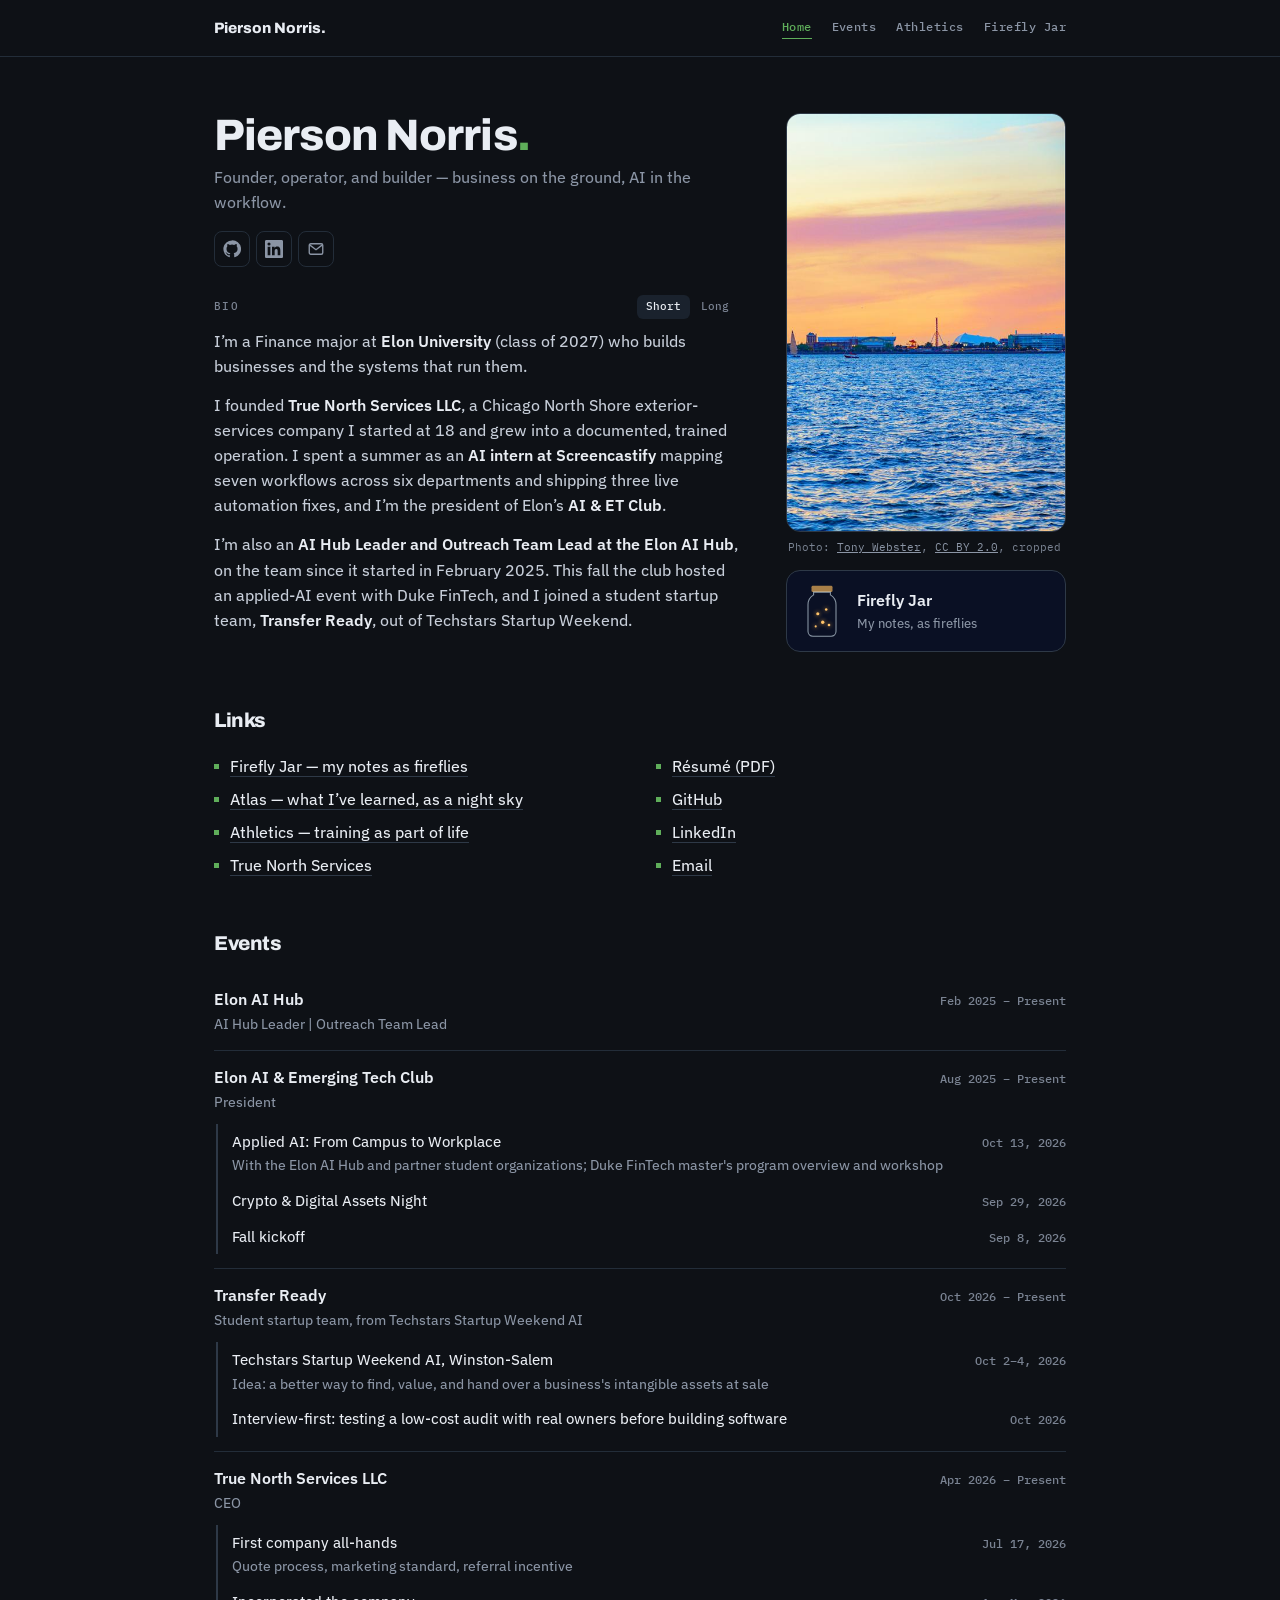
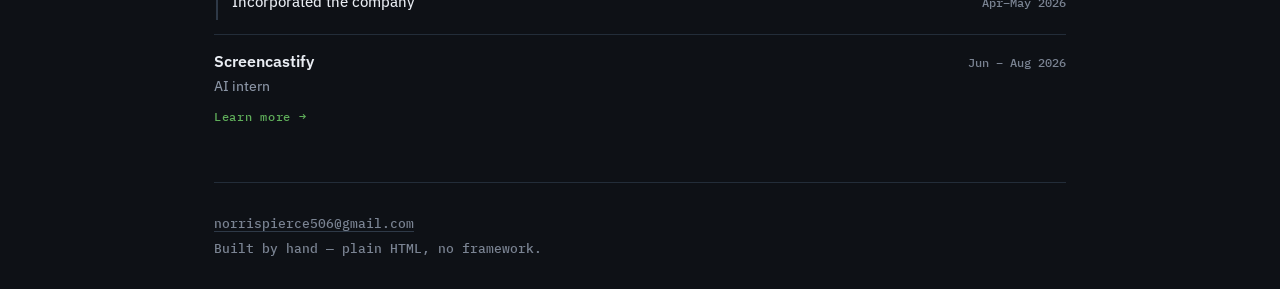
==== index.html @ 028e6ff4 "Oct 20 refresh: fall events, AI Hub title, Transfer Ready, athletics 2026, llms.txt and sitemap" ====
<!doctype html>
<html lang="en">
<head>
  <meta charset="utf-8">
  <meta name="viewport" content="width=device-width, initial-scale=1">
  <title>Pierson Norris</title>
  <meta name="description" content="Pierson Norris — founder of True North Services LLC, Finance student at Elon University (class of 2027), AI-workflow builder. Profile, portfolio, and the tools he builds for himself.">
  <link rel="canonical" href="https://piersonnorris.github.io/">
  <link rel="icon" href="/assets/img/favicon.svg" type="image/svg+xml">
  <meta name="theme-color" content="#0e1116">

  <meta property="og:type" content="profile">
  <meta property="og:title" content="Pierson Norris">
  <meta property="og:description" content="Founder, operator, and builder — business on the ground, AI in the workflow.">
  <meta property="og:url" content="https://piersonnorris.github.io/">
  <meta property="og:image" content="https://piersonnorris.github.io/assets/img/og/home.png">
  <meta property="og:image:width" content="1200">
  <meta property="og:image:height" content="630">
  <meta property="og:image:alt" content="Pierson Norris — Founder, operator, and builder.">
  <meta name="twitter:card" content="summary_large_image">
  <meta name="twitter:image" content="https://piersonnorris.github.io/assets/img/og/home.png">

  <link rel="preconnect" href="https://fonts.googleapis.com">
  <link rel="preconnect" href="https://fonts.gstatic.com" crossorigin>
  <link rel="stylesheet" href="https://fonts.googleapis.com/css2?family=Archivo:wght@600;700;800&family=IBM+Plex+Sans:wght@400;450;500;600&family=IBM+Plex+Mono:wght@400;500&display=swap">
  <link rel="stylesheet" href="/assets/css/site.css">

  <script type="application/ld+json">
  {
    "@context": "https://schema.org",
    "@type": "Person",
    "name": "Pierson Norris",
    "alternateName": "Pierce Norris",
    "url": "https://piersonnorris.github.io/",
    "email": "mailto:norrispierce506@gmail.com",
    "jobTitle": "CEO, True North Services LLC",
    "affiliation": [
      {"@type": "Organization", "name": "True North Services LLC"},
      {"@type": "CollegeOrUniversity", "name": "Elon University"}
    ],
    "description": "Founder of True North Services LLC, Finance student at Elon University (class of 2027), AI intern at Screencastify (Jun–Aug 2026), AI Hub Leader and Outreach Team Lead at the Elon AI Hub, president of Elon's AI & ET Club, and a member of the Transfer Ready student startup team.",
    "knowsLanguage": ["English", "Chinese (Mandarin)"],
    "knowsAbout": ["Small business operations", "Sales and local marketing", "Finance and markets", "AI workflow automation", "Web tools"],
    "sameAs": ["https://www.linkedin.com/in/pierson-norris-634954246", "https://github.com/piersonnorris"]
  }
  </script>

  <style>
    /* ---- home: a leerob.com-style profile ----
       Text on the left, one image on the right, then plain dated lists.
       No framework, no carousel. To add an event, copy one <li>. */
    .home{display:grid;grid-template-columns:minmax(0,1fr) 280px;gap:48px;align-items:start;padding:56px 0 8px}
    .home h1{font-size:clamp(34px,5vw,44px);margin:0 0 6px}
    .home h1 span{color:var(--acc)}
    .role{color:var(--mut);margin:0 0 16px}

    .socials{display:flex;gap:6px;margin:0 0 28px;padding:0;list-style:none}
    .socials a{display:grid;place-items:center;width:36px;height:36px;border-radius:8px;color:var(--mut);border:1px solid var(--line)}
    .socials a:hover,.socials a:focus-visible{color:var(--acc-hi);border-color:var(--acc)}
    .socials svg{width:18px;height:18px}

    .bio-head{display:flex;align-items:center;justify-content:space-between;gap:12px;margin:0 0 10px}
    .label{font-family:var(--mono);font-size:11px;letter-spacing:.12em;text-transform:uppercase;color:var(--dim);margin:0}
    .toggle{display:flex;gap:2px}
    .toggle button{font:inherit;font-family:var(--mono);font-size:11px;background:none;border:0;border-radius:6px;padding:3px 9px;color:var(--dim);cursor:pointer}
    .toggle button[aria-pressed="true"]{background:var(--panel2);color:var(--ink)}
    .bio p{margin:0 0 14px;color:#c7ced9;max-width:62ch}
    .bio p b{color:var(--ink);font-weight:600}

    .photo{position:sticky;top:24px;margin:0}

    /* The evening scene (assets/js/nightfall.js). At rest every layer is
       transparent, so the photo shows exactly as taken; the layers only
       move once the jar is pressed. */
    .scene{position:relative;overflow:hidden;border-radius:var(--r-lg);border:1px solid var(--line2);
      --nf-glow:0;--nf-sink:0;--nf-dusk:0;--nf-night:0}
    .scene img{display:block;width:100%;height:auto;
      filter:brightness(calc(1 - .42 * var(--nf-night) - .1 * var(--nf-sink))) saturate(calc(1 - .4 * var(--nf-night)))}
    .scene > div{position:absolute;inset:0;pointer-events:none}
    /* the evening light: swells gold over the horizon, then sinks below it */
    .nf-glow{background:radial-gradient(ellipse 85% 34% at 50% 57%,rgba(255,196,120,.75),rgba(255,140,90,.28) 45%,transparent 72%);
      mix-blend-mode:screen;opacity:var(--nf-glow);transform:translateY(calc(var(--nf-sink) * 9%))}
    .nf-dusk{background:linear-gradient(to bottom,rgba(84,48,140,.6),rgba(214,96,120,.32) 50%,rgba(18,28,72,.5));
      mix-blend-mode:multiply;opacity:var(--nf-dusk)}
    .nf-night{background:linear-gradient(to bottom,rgba(6,11,28,.9),rgba(6,11,28,.62) 57%,rgba(6,11,28,.55));opacity:var(--nf-night)}
    .nf-stars i{position:absolute;border-radius:50%;background:#eef3ff;opacity:0;box-shadow:0 0 4px rgba(238,243,255,.8)}
    /* the swarm and the veil live on <body>, fixed, above everything */
    .nf-veil{position:fixed;inset:0;opacity:0;pointer-events:none;z-index:90}
    .nf-swarm{position:fixed;inset:0;pointer-events:none;z-index:91}
    .nf-swarm i{position:absolute;left:0;top:0;margin:-3px 0 0 -3px;border-radius:50%;opacity:0;
      background:#fff3c4;box-shadow:0 0 8px 3px rgba(255,196,107,.85),0 0 22px 6px rgba(255,179,71,.35)}

    .credit{margin:8px 2px 0;font:11px/1.4 var(--mono);color:var(--dim)}
    .credit a{color:var(--mut)}

    .firefly-jar{display:flex;align-items:center;gap:14px;margin-top:14px;padding:12px 14px;
      border:1px solid var(--line2);border-radius:var(--r-lg);background:#0a1024;color:var(--ink);text-decoration:none;
      transition:border-color .2s ease,box-shadow .2s ease;--nf-jar-dots:1;--nf-lid:0}
    .firefly-jar svg{width:42px;height:56px;flex:none;overflow:visible;transition:transform .3s ease}
    .firefly-jar .lid{transform-box:fill-box;transform-origin:0% 100%;
      transform:translate(calc(var(--nf-lid) * -3px),calc(var(--nf-lid) * -9px)) rotate(calc(var(--nf-lid) * -24deg))}
    .firefly-jar .ff-dots{opacity:var(--nf-jar-dots)}
    .firefly-jar .ff-dots circle{fill:#ffc46b;filter:drop-shadow(0 0 3px #ffb347);animation:jarglow 2.6s ease-in-out infinite}
    .firefly-jar .ff-dots circle:nth-child(2){animation-delay:-.7s}
    .firefly-jar .ff-dots circle:nth-child(3){animation-delay:-1.3s}
    .firefly-jar .ff-dots circle:nth-child(4){animation-delay:-1.9s}
    .firefly-jar .ff-dots circle:nth-child(5){animation-delay:-.4s}
    @keyframes jarglow{0%,100%{opacity:.35}50%{opacity:1}}
    .firefly-jar b{display:block;font-weight:600}
    .firefly-jar small{display:block;color:var(--mut);font-size:13px}
    .firefly-jar:hover,.firefly-jar:focus-visible,.firefly-jar.is-opening{border-color:#ffc46b;box-shadow:0 0 22px rgba(255,196,107,.18)}
    .firefly-jar:hover svg{transform:translateY(-2px) rotate(-3deg)}
    .firefly-jar.is-opening svg{transform:none}
    @media (prefers-reduced-motion:reduce){.firefly-jar .ff-dots circle{animation:none;opacity:.8}}


    .block{margin:44px 0 0}
    .block h2{font-size:20px;margin:0 0 14px}

    .links{list-style:none;margin:0;padding:0;columns:2;column-gap:32px}
    .links li{break-inside:avoid;padding:4px 0 4px 16px;position:relative}
    .links li::before{content:"";position:absolute;left:0;top:14px;width:5px;height:5px;background:var(--acc)}
    .links a{color:var(--ink);text-decoration:none;border-bottom:1px solid var(--line2)}
    .links a:hover{color:var(--acc-hi);border-bottom-color:var(--acc)}

    .events,.events .sub{list-style:none;margin:0;padding:0}
    .events .org{padding:14px 0;border-bottom:1px solid var(--line)}
    .events .org:last-child{border-bottom:0}
    .events .head,.events .sub li{display:grid;grid-template-columns:minmax(0,1fr) auto;gap:4px 16px;align-items:baseline}
    .events .what{color:var(--ink)}
    .events .what b{font-weight:600}
    .events .what small{display:block;color:var(--mut);font-size:13.5px;margin-top:2px}
    .events .when,.events time{font-family:var(--mono);font-size:12px;color:var(--dim);white-space:nowrap}
    .events .sub{margin:10px 0 0 2px;padding-left:14px;border-left:2px solid var(--line2)}
    .events .sub li{padding:6px 0;font-size:14.5px}
    .more summary{display:inline-block;margin-top:10px;cursor:pointer;font-family:var(--mono);font-size:11.5px;letter-spacing:.06em;color:var(--acc);list-style:none}
    .more summary::-webkit-details-marker{display:none}
    .more summary::after{content:" →"}
    .more[open] summary::after{content:" ↓"}
    .more summary:hover{color:var(--acc-hi)}

    @media (max-width:760px){
      .home{grid-template-columns:1fr;gap:28px;padding-top:36px}
      .photo{position:static;max-width:240px}
      .links{columns:1}
    }
  </style>
</head>
<body>
  <a class="skip-link" href="#main">Skip to content</a>
  <header class="sitehead">
    <div class="wrap">
      <nav class="sitenav" aria-label="Primary">
        <a class="brand" href="/">Pierson Norris<span aria-hidden="true">.</span></a>
        <button type="button" class="navtoggle" aria-expanded="false" aria-controls="navlinks" aria-label="Menu">
          <svg width="18" height="18" viewBox="0 0 24 24" fill="none" aria-hidden="true">
            <path d="M4 7h16M4 12h16M4 17h16" stroke="currentColor" stroke-width="1.8" stroke-linecap="round"/>
          </svg>
        </button>
        <div class="navlinks" id="navlinks">
          <a href="/" aria-current="page">Home</a>
          <a href="/#events">Events</a>
          <a href="/athletics/">Athletics</a>
          <a href="/jar/">Firefly Jar</a>
        </div>
      </nav>
    </div>
  </header>

  <main class="wrap" id="main">
    <div class="home">
      <div>
        <h1>Pierson Norris<span>.</span></h1>
        <p class="role">Founder, operator, and builder — business on the ground, AI in the workflow.</p>

        <ul class="socials" aria-label="Profiles">
          <li><a href="https://github.com/piersonnorris" rel="noopener" aria-label="GitHub" title="GitHub">
            <svg viewBox="0 0 24 24" fill="currentColor" aria-hidden="true"><path d="M12 .5a11.5 11.5 0 0 0-3.64 22.41c.58.1.79-.25.79-.56v-2c-3.2.7-3.88-1.37-3.88-1.37-.52-1.33-1.28-1.69-1.28-1.69-1.05-.72.08-.7.08-.7 1.16.08 1.770 1.19 1.77 1.19 1.03 1.77 2.7 1.26 3.36.96.1-.75.4-1.26.73-1.55-2.55-.29-5.24-1.280-5.24-5.69 0-1.26.45-2.28 1.19-3.09-.12-.29-.52-1.46.11-3.05 0 0 .97-.31 3.17 1.18a11 11 0 0 1 5.77 0c2.2-1.49 3.17-1.18 3.17-1.18.63 1.59.23 2.76.11 3.05.74.81 1.19 1.83 1.19 3.09 0 4.42-2.7 5.39-5.26 5.68.41.36.78 1.06.78 2.14v3.17c0 .31.21.67.8.56A11.5 11.5 0 0 0 12 .5Z"/></svg></a></li>
          <li><a href="https://www.linkedin.com/in/pierson-norris-634954246" rel="noopener" aria-label="LinkedIn" title="LinkedIn">
            <svg viewBox="0 0 24 24" fill="currentColor" aria-hidden="true"><path d="M20.45 20.45h-3.56v-5.57c0-1.33-.02-3.04-1.85-3.04-1.86 0-2.14 1.45-2.14 2.94v5.67H9.34V9h3.41v1.56h.05c.48-.9 1.64-1.85 3.37-1.85 3.6 0 4.27 2.37 4.27 5.46v6.28ZM5.34 7.43a2.06 2.06 0 1 1 0-4.130 2.06 2.06 0 0 1 0 4.13ZM7.12 20.45H3.56V9h3.56v11.45ZM22.22 0H1.77C.8 0 0 .77 0 1.73v20.54C0 23.23.8 24 1.77 24h20.45c.98 0 1.78-.77 1.78-1.73V1.73C24 .77 23.2 0 22.22 0Z"/></svg></a></li>
          <li><a href="mailto:norrispierce506@gmail.com" aria-label="Email" title="Email">
            <svg viewBox="0 0 24 24" fill="none" stroke="currentColor" stroke-width="1.8" aria-hidden="true"><rect x="3" y="5" width="18" height="14" rx="2"/><path d="m3.5 6.5 8.5 6.5 8.5-6.5"/></svg></a></li>
        </ul>

        <div class="bio-head">
          <p class="label">Bio</p>
          <div class="toggle" role="group" aria-label="Bio length">
            <button type="button" aria-pressed="true" data-bio="short">Short</button>
            <button type="button" aria-pressed="false" data-bio="long">Long</button>
          </div>
        </div>
        <div class="bio" id="bio-short">
          <p>I’m a Finance major at <b>Elon University</b> (class of 2027) who builds businesses and the systems that run them.</p>
          <p>I founded <b>True North Services LLC</b>, a Chicago North Shore exterior-services company I started at 18 and grew into a documented, trained operation. I spent a summer as an <b>AI intern at Screencastify</b> mapping seven workflows across six departments and shipping three live automation fixes, and I’m the president of Elon’s <b>AI &amp; ET Club</b>.</p>
          <p>I’m also an <b>AI Hub Leader and Outreach Team Lead at the Elon AI Hub</b>, on the team since it started in February 2025. This fall the club hosted an applied-AI event with Duke FinTech, and I joined a student startup team, <b>Transfer Ready</b>, out of Techstars Startup Weekend.</p>
        </div>
        <div class="bio" id="bio-long" hidden>
          <p>I grew up on Chicago’s North Shore doing the jobs that teach you how work actually happens — a Taco Bell register, moving furniture for a design firm, a one-month internship shadowing a CEO. The summer before college I started a power-washing and window-washing business with a crew of high-school and college kids. First summer: 50+ clients and five figures in revenue, sold with flyers, Nextdoor posts, and knocking on doors.</p>
          <p>At Elon I study Finance with minors in Entrepreneurship and Mandarin Chinese. The business kept growing alongside the degree, and in 2026 it became <b>True North Services LLC</b> — a real company now, with an operations framework, a crew-training program I wrote myself, and a team that runs weekly ops calls without me in the room.</p>
          <p>The other thread is AI. In summer 2026 I was the AI intern at <b>Screencastify</b>, where I learned my favorite working method: don’t start with the tool, start with someone’s actual Tuesday. One written prompt got seven workflows mapped across six departments in 48 hours, and every single one had the same failure — a person acting as the API between systems that don’t talk. We shipped three fixes; one cut a 4–8 hour weekly finance task to under 15 minutes.</p>
          <p>Now I run True North, trade and track my own portfolio (since 2020), serve as president of Elon’s AI &amp; ET Club, am an AI Hub Leader and Outreach Team Lead at the Elon AI Hub (since it started in February 2025), work with a student team on Transfer Ready, and build my own tools.</p>
        </div>
      </div>

      <figure class="photo">
        <div class="scene" id="scene">
          <img src="/assets/img/home/lake-sunset-800.jpg"
               srcset="/assets/img/home/lake-sunset-480.jpg 480w, /assets/img/home/lake-sunset-800.jpg 800w"
               sizes="(max-width:760px) 240px, 400px"
               width="800" height="1200" fetchpriority="high"
               alt="Sunset over Lake Michigan: a gold and pink sky above the Chicago lakefront, a Ferris wheel on the horizon, blue water in the foreground">
          <div class="nf-glow"></div>
          <div class="nf-dusk"></div>
          <div class="nf-night"></div>
          <div class="nf-stars"></div>
        </div>
        <figcaption class="credit">Photo: <a href="https://commons.wikimedia.org/wiki/File:Chicago_Lakefront_Sunset_-_Lake_Michigan_Harbor.jpg" rel="noopener">Tony Webster</a>, <a href="https://creativecommons.org/licenses/by/2.0/" rel="noopener license">CC BY 2.0</a>, cropped</figcaption>
        <!-- the jar: press it and night falls over the lake, the fireflies
             get out, and it opens into the Firefly Jar (nightfall.js) -->
        <a class="firefly-jar" id="firefly-jar" href="/jar/">
          <svg viewBox="0 0 60 80" aria-hidden="true">
            <rect class="lid" x="15" y="4" width="30" height="9" rx="2" fill="#a87f48"/>
            <path d="M18 13h24v4c5 3 8 8 8 14v38c0 4-3 7-7 7H17c-4 0-7-3-7-7V31c0-6 3-11 8-14z" fill="#0a1024" stroke="rgba(226,244,253,.6)" stroke-width="1.5"/>
            <g class="ff-dots">
              <circle cx="24" cy="44" r="2.2"/><circle cx="36" cy="38" r="1.8"/>
              <circle cx="31" cy="56" r="2.4"/><circle cx="21" cy="62" r="1.5"/>
              <circle cx="40" cy="60" r="1.9"/>
            </g>
          </svg>
          <span><b>Firefly Jar</b><small>My notes, as fireflies</small></span>
        </a>
      </figure>
    </div>

    <section class="block" aria-labelledby="links-h">
      <h2 id="links-h">Links</h2>
      <ul class="links">
        <li><a href="/jar/">Firefly Jar — my notes as fireflies</a></li>
        <li><a href="/atlas/">Atlas — what I’ve learned, as a night sky</a></li>
        <li><a href="/athletics/">Athletics — training as part of life</a></li>
        <li><a href="https://truenorthservicesllc.netlify.app" rel="noopener">True North Services</a></li>
        <li><a href="/assets/resume/pierson-norris-resume.pdf">Résumé (PDF)</a></li>
        <li><a href="https://github.com/piersonnorris" rel="noopener">GitHub</a></li>
        <li><a href="https://www.linkedin.com/in/pierson-norris-634954246" rel="noopener">LinkedIn</a></li>
        <li><a href="mailto:norrispierce506@gmail.com">Email</a></li>
      </ul>
    </section>

    <!-- Events, grouped by organization. Current roles first.
         To add an event, copy an <li> inside its group's .sub list. -->
    <section class="block" id="events" aria-labelledby="events-h">
      <h2 id="events-h">Events</h2>
      <ul class="events">
        <li class="org">
          <div class="head"><span class="what"><b>Elon AI Hub</b><small>AI Hub Leader | Outreach Team Lead</small></span><span class="when">Feb 2025 – Present</span></div>
        </li>
        <li class="org">
          <div class="head"><span class="what"><b>Elon AI &amp; Emerging Tech Club</b><small>President</small></span><span class="when">Aug 2025 – Present</span></div>
          <ul class="sub">
            <li><span class="what">Applied AI: From Campus to Workplace<small>With the Elon AI Hub and partner student organizations; Duke FinTech master's program overview and workshop</small></span><time datetime="2026-10-13">Oct 13, 2026</time></li>
            <li><span class="what">Crypto &amp; Digital Assets Night</span><time datetime="2026-09-29">Sep 29, 2026</time></li>
            <li><span class="what">Fall kickoff</span><time datetime="2026-09-08">Sep 8, 2026</time></li>
          </ul>
        </li>
        <li class="org">
          <div class="head"><span class="what"><b>Transfer Ready</b><small>Student startup team, from Techstars Startup Weekend AI</small></span><span class="when">Oct 2026 – Present</span></div>
          <ul class="sub">
            <li><span class="what">Techstars Startup Weekend AI, Winston-Salem<small>Idea: a better way to find, value, and hand over a business's intangible assets at sale</small></span><time datetime="2026-10-02">Oct 2–4, 2026</time></li>
            <li><span class="what">Interview-first: testing a low-cost audit with real owners before building software</span><time datetime="2026-10-10">Oct 2026</time></li>
          </ul>
        </li>
        <li class="org">
          <div class="head"><span class="what"><b>True North Services LLC</b><small>CEO</small></span><span class="when">Apr 2026 – Present</span></div>
          <ul class="sub">
            <li><span class="what">First company all-hands<small>Quote process, marketing standard, referral incentive</small></span><time datetime="2026-07-17">Jul 17, 2026</time></li>
            <li><span class="what">Incorporated the company</span><time>Apr–May 2026</time></li>
          </ul>
        </li>
        <li class="org">
          <div class="head"><span class="what"><b>Screencastify</b><small>AI intern</small></span><span class="when">Jun – Aug 2026</span></div>
          <details class="more">
            <summary>Learn more</summary>
            <ul class="sub">
              <li><span class="what">Mapped 7 workflows across 6 departments in 48 hours<small>Then shipped three live automation fixes</small></span><time datetime="2026-06-09">Jun 2026</time></li>
              <li><span class="what">Proposal Generator shipped to production<small>30 min → 5 min per proposal</small></span><time datetime="2026-07-07">Jul 7, 2026</time></li>
              <li><span class="what">Castify OS third module in beta<small>Nine weeks from idea to platform</small></span><time datetime="2026-07-31">Jul 31, 2026</time></li>
            </ul>
          </details>
        </li>
      </ul>
    </section>

    <footer class="sitefoot">
      <address>
        <a href="mailto:norrispierce506@gmail.com">norrispierce506@gmail.com</a><br>
        Built by hand — plain HTML, no framework.
      </address>
    </footer>
  </main>

  <script src="/assets/js/nav.js"></script>
  <script src="/assets/js/atlas-flight.js"></script>
  <script src="/assets/js/nightfall.js"></script>
  <script>
    PNNightfall.mount({
      scene: document.getElementById("scene"),
      jar: document.getElementById("firefly-jar")
    });
  </script>
  <script>
    /* Short / Long bio toggle. With JS off, the short bio shows. */
    document.querySelectorAll('[data-bio]').forEach(function (btn) {
      btn.addEventListener('click', function () {
        var which = btn.getAttribute('data-bio');
        document.querySelectorAll('[data-bio]').forEach(function (b) {
          b.setAttribute('aria-pressed', String(b === btn));
        });
        document.getElementById('bio-short').hidden = which !== 'short';
        document.getElementById('bio-long').hidden = which !== 'long';
      });
    });
  </script>
</body>
</html>
---- assets/css/site.css ----
/* ============================================================
   piersonnorris.com — shared design system
   Plain CSS. No framework, no build step, no preprocessor.
   Tokens follow docs/BLUEPRINT.md §4. Dark-only by design.
   ============================================================ */

:root{
  /* ground + surfaces */
  --bg:#0e1116;
  --panel:#151b23;
  --panel2:#1a222d;
  --line:#232d39;
  --line2:#2e3947;

  /* ink */
  --ink:#e9edf3;
  --mut:#8b95a5;
  --dim:#7a8392; /* U1: was #5c6675 (3.25:1 on --bg, fails WCAG AA); now 4.94:1 */

  /* the one accent — Fern */
  --acc:#5FAE5A;
  --acc-hi:#8ED18A;
  --acc-soft:rgba(95,174,90,.12);

  /* semantic */
  --good:#45c26b;
  --bad:#e5534b;
  --warn:#E8A33D;
  --info:#4CC9F0;

  /* platform brand colors (tracker spec §4, now in the stock-trackers repo) */
  --p-sofi:#00A2C7;
  --p-webull:#3d6ea8;   /* lightened from #001B39 so it reads on a dark ground */
  --p-robinhood:#00C805;
  --p-gemini:#F5A623;
  --p-gomining:#7C3AED;

  /* geometry */
  --r:10px;
  --r-lg:14px;
  --wrap:900px;

  --mono:'IBM Plex Mono',ui-monospace,SFMono-Regular,Menlo,monospace;
  --sans:'IBM Plex Sans',system-ui,-apple-system,'Segoe UI',sans-serif;
  --display:'Archivo',system-ui,sans-serif;
}

*{box-sizing:border-box}
html{background:var(--bg);scroll-behavior:smooth;-webkit-text-size-adjust:100%}

body{
  margin:0;
  background:var(--bg);
  color:var(--ink);
  font-family:var(--sans);
  font-size:15.5px;
  line-height:1.62;
  font-weight:450;
  -webkit-font-smoothing:antialiased;
  min-height:100svh;
}

::selection{background:var(--acc);color:#0e1116}
a{color:inherit}
img{max-width:100%;height:auto}

.wrap{max-width:var(--wrap);margin:0 auto;padding:0 24px}
.wrap-wide{max-width:1180px;margin:0 auto;padding:0 24px}

.mono{font-family:var(--mono);font-variant-numeric:tabular-nums}
.num{font-family:var(--mono);font-variant-numeric:tabular-nums}

.eyebrow{
  font-family:var(--mono);font-size:11px;letter-spacing:.16em;
  text-transform:uppercase;color:var(--acc);margin:0;
}

h1,h2,h3{font-family:var(--display);letter-spacing:-.02em;text-wrap:balance}
h1{font-weight:800;font-size:clamp(34px,6.4vw,52px);line-height:1.03;margin:16px 0 12px}
h2{font-weight:800;font-size:24px;margin:0 0 10px}
h3{font-weight:700;font-size:18px;letter-spacing:-.01em;margin:0 0 6px}

.lede{color:var(--mut);max-width:64ch;font-size:16.5px;margin:0 0 26px}
.lede b{color:var(--ink);font-weight:600}

/* ---------- header / nav ---------- */
.sitehead{border-bottom:1px solid var(--line);padding:16px 0}
.sitenav{display:flex;align-items:center;justify-content:space-between;gap:16px;flex-wrap:wrap}
.sitenav a{text-decoration:none}
.brand{font-family:var(--display);font-weight:800;font-size:15px;color:var(--ink)}
.navlinks{display:flex;gap:20px;flex-wrap:wrap;font-family:var(--mono);font-size:12px;letter-spacing:.04em}
.navlinks a{color:var(--mut);border-bottom:1px solid transparent;padding-bottom:2px;transition:color .15s}
.navlinks a:hover{color:var(--acc)}
.navlinks a[aria-current="page"]{color:var(--acc);border-bottom-color:var(--acc)}
.navlinks .soon{color:var(--dim);cursor:default}
.navlinks .soon i{font-style:normal;font-size:10px;letter-spacing:.08em}
.navlinks .lockicon{color:var(--dim);font-size:10px}

/* U6: hamburger toggle, hidden until the nav row actually needs it.
   Collapsing pushes the header taller rather than overlaying content —
   simplest thing that can't clash with a page's other fixed/sticky UI
   (the tracker's filter bars, the notes vault sidebar, etc). */
.navtoggle{
  display:none;width:34px;height:34px;align-items:center;justify-content:center;
  background:transparent;border:1px solid var(--line2);border-radius:8px;color:var(--ink);
  cursor:pointer;margin-left:auto;flex:none;
}
.navtoggle:hover{border-color:var(--acc);color:var(--acc)}
.navtoggle svg{display:block}
@media (max-width:760px){
  .navtoggle{display:inline-flex}
  .navlinks{
    display:none;flex-basis:100%;flex-direction:column;align-items:flex-start;gap:16px;
    padding-top:16px;margin-top:14px;border-top:1px solid var(--line);
  }
  .navlinks.is-open{display:flex}
}

/* ---------- surfaces ---------- */
.panel{
  background:var(--panel);border:1px solid var(--line);border-radius:var(--r);
  padding:18px 20px;transition:border-color .18s,background .18s;
}
.panel:hover{border-color:var(--line2)}

.tile{
  position:relative;display:block;text-decoration:none;color:inherit;
  background:var(--panel);border:1px solid var(--line);border-radius:var(--r-lg);
  padding:20px;overflow:hidden;
  transition:border-color .18s,transform .18s,background .18s;
}
.tile:hover{border-color:var(--line2);background:var(--panel2);transform:translateY(-2px)}
.tile::before{
  content:"";position:absolute;left:0;top:0;bottom:0;width:2px;background:var(--acc);
  transform:scaleY(0);transform-origin:top;transition:transform .22s ease;
}
.tile:hover::before{transform:scaleY(1)}
.tile .k{
  font-family:var(--mono);font-size:10.5px;letter-spacing:.14em;text-transform:uppercase;
  color:var(--acc);margin:0 0 10px;display:flex;align-items:center;gap:8px;
}
.tile .k .lock{color:var(--dim);margin-left:auto;letter-spacing:.06em}
.tile h3{margin:0 0 6px}
.tile .d{color:var(--mut);font-size:13.5px;margin:0;line-height:1.55}

/* ---------- chips / tags / buttons ---------- */
.chip{
  display:inline-flex;align-items:center;gap:7px;
  font-family:var(--mono);font-size:11px;letter-spacing:.07em;text-transform:uppercase;
  padding:7px 13px;border-radius:999px;border:1px solid var(--line2);color:var(--mut);
  background:var(--panel);cursor:pointer;user-select:none;
  transition:border-color .15s,color .15s,background .15s;
}
.chip:hover{color:var(--ink);border-color:var(--mut)}
.chip[aria-pressed="true"]{color:#0e1116;background:var(--acc);border-color:var(--acc);font-weight:500}
.chip[aria-pressed="true"] .dot{background:#0e1116 !important;box-shadow:none}
.dot{width:7px;height:7px;border-radius:50%;flex:none}

.btn{
  display:inline-flex;align-items:center;gap:8px;text-decoration:none;cursor:pointer;
  border-radius:9px;border:1px solid var(--line2);background:var(--panel);color:var(--mut);
  font-family:var(--mono);font-size:12.5px;font-weight:500;padding:10px 16px;
  transition:border-color .15s,color .15s,background .15s;
}
.btn:hover{color:var(--ink);border-color:var(--mut)}
.btn.primary{background:var(--acc);color:#0e1116;border-color:var(--acc)}
.btn.primary:hover{background:var(--acc-hi);border-color:var(--acc-hi);color:#0e1116}
.btn.ghost{background:transparent;color:var(--acc);border-color:var(--line2)}
.btn.ghost:hover{border-color:var(--acc);color:var(--acc-hi)}
.btn.danger:hover{color:var(--bad);border-color:var(--bad)}
.btn:disabled{opacity:.5;cursor:not-allowed}
.btn .lockdot{font-size:11px;letter-spacing:.08em;opacity:.75}

/* ---------- inputs ---------- */
input[type=text],input[type=password],input[type=search],textarea,select{
  background:var(--bg);border:1px solid var(--line2);border-radius:9px;color:var(--ink);
  font-family:var(--sans);font-size:14.5px;padding:10px 13px;width:100%;
}
input::placeholder,textarea::placeholder{color:var(--dim)}
input:focus,textarea:focus,select:focus{outline:none;border-color:var(--acc)}
textarea{resize:vertical;line-height:1.6}
label.fld{display:block;margin:0 0 14px}
label.fld > span{
  display:block;font-family:var(--mono);font-size:10.5px;letter-spacing:.12em;
  text-transform:uppercase;color:var(--dim);margin:0 0 6px;
}

/* ---------- metrics ---------- */
.metrics{display:flex;flex-wrap:wrap;gap:8px;margin:12px 0 4px;padding:0;list-style:none}
.metrics li{
  background:var(--acc-soft);border:1px solid rgba(95,174,90,.22);border-radius:8px;
  padding:8px 12px;min-width:82px;
}
.metrics b{
  display:block;font-family:var(--display);font-size:19px;font-weight:800;
  color:var(--acc-hi);line-height:1.1;letter-spacing:-.01em;font-variant-numeric:tabular-nums;
}
.metrics span{
  display:block;font-family:var(--mono);font-size:9.5px;letter-spacing:.1em;
  text-transform:uppercase;color:var(--mut);margin-top:3px;
}

.statline{display:flex;flex-wrap:wrap;gap:10px;margin:0;padding:0;list-style:none}
.statline li{
  background:var(--panel);border:1px solid var(--line);border-radius:999px;
  padding:7px 14px;font-family:var(--mono);font-size:12px;color:var(--mut);
  font-variant-numeric:tabular-nums;
}
.statline li b{color:var(--acc);font-weight:500}

/* ---------- tables ---------- */
.tscroll{overflow-x:auto;-webkit-overflow-scrolling:touch}
table{width:100%;border-collapse:collapse;font-size:14px}
th{
  font-family:var(--mono);font-size:10.5px;letter-spacing:.12em;text-transform:uppercase;
  color:var(--dim);font-weight:500;text-align:left;padding:10px 10px 8px;
  border-bottom:1px solid var(--line2);white-space:nowrap;
}
td{padding:9px 10px;border-bottom:1px solid var(--line);vertical-align:top}
tr:last-child td{border-bottom:0}
/* U16 */
.tscroll tbody tr:hover td{background:var(--panel2)}
/* U10: first column stays put while a wide row scrolls horizontally.
   Background must be opaque and match the surrounding surface, or the
   sticky cell shows the row sliding underneath it. */
.tscroll th:first-child,.tscroll td:first-child{position:sticky;left:0;z-index:1;background:var(--panel)}
.tscroll tbody tr:hover td:first-child{background:var(--panel2)}
th.r,td.r{text-align:right}
td.label{font-weight:600;white-space:nowrap}
td.num{font-family:var(--mono);font-variant-numeric:tabular-nums;text-align:right;white-space:nowrap}
td.unit{font-family:var(--mono);font-size:12.5px;color:var(--dim);white-space:nowrap}
td.notes{color:var(--mut);font-size:13.5px;min-width:170px}

/* ---------- platform badges ---------- */
.pdot{width:9px;height:9px;border-radius:50%;flex:none;display:inline-block}
.p-sofi{background:var(--p-sofi)}
.p-webull{background:var(--p-webull)}
.p-robinhood{background:var(--p-robinhood)}
.p-gemini{background:var(--p-gemini)}
.p-gomining{background:var(--p-gomining)}

/* ---------- misc ---------- */
.takeaway{
  border-left:2px solid var(--acc);padding:2px 0 2px 13px;margin:13px 0 0;
  color:var(--mut);font-size:14px;font-style:italic;
}
.muted{color:var(--mut)}
.dimmed{color:var(--dim)}
.finetext{font-family:var(--mono);font-size:11.5px;color:var(--dim);line-height:1.7}

hr.rule{border:0;border-top:1px solid var(--line);margin:36px 0}

.sitefoot{border-top:1px solid var(--line);padding:28px 0;margin-top:40px}
.sitefoot address{
  font-style:normal;font-family:var(--mono);font-size:12.5px;color:var(--dim);line-height:2;
}
.sitefoot address a{text-decoration:none;border-bottom:1px solid var(--line2)}
.sitefoot address a:hover{color:var(--acc);border-bottom-color:var(--acc)}

a:focus-visible,button:focus-visible,input:focus-visible,textarea:focus-visible,
select:focus-visible,summary:focus-visible,[tabindex]:focus-visible{
  outline:2px solid var(--acc);outline-offset:3px;border-radius:4px;
}

/* U3: visible only once it has keyboard focus */
.skip-link{
  position:absolute;left:12px;top:-48px;z-index:100;
  background:var(--acc);color:#0e1116;font-family:var(--mono);font-size:13px;font-weight:500;
  padding:10px 16px;border-radius:8px;text-decoration:none;transition:top .15s;
}
.skip-link:focus{top:12px}

[hidden]{display:none !important}
.visually-hidden{
  position:absolute;width:1px;height:1px;padding:0;margin:-1px;overflow:hidden;
  clip:rect(0 0 0 0);white-space:nowrap;border:0;
}

@media (max-width:640px){
  body{font-size:15px}
  .wrap,.wrap-wide{padding:0 18px}
  .panel,.tile{padding:16px}
}

/* U18: shared first-load entrance animation. Apply .enter-fade to a
   container and give children nth-child delays (see index.html /
   experience/index.html) for a staggered feel, capped at ~8 items so a
   long list doesn't keep animating for seconds after load. */
@keyframes enterFadeUp{from{opacity:0;transform:translateY(10px)}to{opacity:1;transform:translateY(0)}}
.enter-fade > *{animation:enterFadeUp .5s ease both}

@media (prefers-reduced-motion:reduce){
  *{transition:none !important;animation:none !important}
  html{scroll-behavior:auto}
}

/* ============================================================
   Chart components (rendered by assets/js/charts.js)
   ============================================================ */

.pnchart{display:block;width:100%;height:auto;overflow:visible}
.pnchart-spark{width:120px;height:28px}

.chart-empty{
  color:var(--dim);font-family:var(--mono);font-size:12px;
  margin:0;padding:22px 4px;text-align:center;
}

.chart-donutwrap{
  display:grid;grid-template-columns:220px minmax(0,1fr);gap:22px;align-items:center;
}
.chart-donutwrap .pnchart-donut{max-width:220px}
@media (max-width:620px){
  .chart-donutwrap{grid-template-columns:1fr;justify-items:center}
}

.chart-stackwrap{display:block}
.chart-stackwrap .pnchart-stack{border-radius:7px;overflow:hidden}

.chart-legend{list-style:none;margin:0;padding:0;display:grid;gap:6px}
.chart-legend li{
  display:flex;align-items:center;gap:9px;
  font-family:var(--mono);font-size:12px;font-variant-numeric:tabular-nums;
}
.chart-legend .lg-label{color:var(--ink);flex:1;overflow:hidden;text-overflow:ellipsis;white-space:nowrap}
.chart-legend .lg-val{color:var(--mut)}
.chart-legend .lg-pct{color:var(--dim);min-width:44px;text-align:right}
.chart-legend-inline{
  display:flex;flex-wrap:wrap;gap:6px 16px;margin-top:12px;
}
.chart-legend-inline li{flex:0 0 auto}
.chart-legend-inline .lg-label{flex:0 0 auto}

.chartcard{
  background:var(--panel);border:1px solid var(--line);border-radius:var(--r);
  padding:18px 20px;
}
.chartcard > h3{
  font-family:var(--display);font-size:15px;font-weight:700;margin:0 0 3px;
}
.chartcard > .sub{
  font-family:var(--mono);font-size:10.5px;letter-spacing:.1em;text-transform:uppercase;
  color:var(--dim);margin:0 0 16px;
}
.chartgrid{
  display:grid;grid-template-columns:repeat(auto-fit,minmax(320px,1fr));gap:16px;
}

/* ---------- market chart overlays (EMA legend) ---------- */
.market-overlaylegend{
  display:flex;flex-wrap:wrap;gap:6px 16px;margin:0 0 8px;
  font-family:var(--mono);font-size:10.5px;color:var(--mut);
}
.market-overlaylegend span{display:inline-flex;align-items:center;gap:6px}
.market-overlaylegend i{width:14px;height:2px;border-radius:2px;display:inline-block}
.market-overlaylegend i.mk-diamond{
  width:8px;height:8px;border-radius:2px;transform:rotate(45deg);background:var(--good);
}
.market-overlaylegend i.mk-hollow{background:transparent;border:1.4px dashed;border-color:var(--good)}

.emabar{display:flex;flex-wrap:wrap;gap:6px;align-items:center}
.emabar .lbl{font-family:var(--mono);font-size:10px;letter-spacing:.1em;text-transform:uppercase;color:var(--dim);margin-right:2px}
.emabtn{
  appearance:none;cursor:pointer;font-family:var(--mono);font-size:10.5px;letter-spacing:.04em;
  border:1px solid var(--line2);border-radius:999px;background:var(--bg);color:var(--dim);padding:6px 10px;
  transition:color .15s,border-color .15s,box-shadow .15s;
}
.emabtn[aria-pressed="true"]{color:var(--ink);border-color:var(--ema,var(--acc));box-shadow:inset 0 0 0 1px var(--ema,var(--acc))}
.emabtn:disabled{opacity:.4;cursor:not-allowed}
.emabtn.off{margin-left:4px}

/* ---------- Obsidian bundle baked into the build ---------- */
.obsync{
  background:var(--acc-soft);border:1px solid rgba(95,174,90,.3);border-radius:10px;
  padding:14px 16px;margin:0 0 16px;
}
.obsync p{margin:0 0 11px;font-size:13.5px;color:var(--mut);line-height:1.6;max-width:78ch}
.obsync b{color:var(--ink);font-weight:600}
.obsync-row{display:flex;flex-wrap:wrap;align-items:center;gap:10px}
.obsync-msg{font-family:var(--mono);font-size:11.5px;color:var(--dim)}

/* ---------- Obsidian vault graph ---------- */
.pnchart-graph{background:radial-gradient(ellipse at 50% 42%,rgba(95,174,90,.05),transparent 70%);border-radius:10px}
.pnchart-graph .vg-node{cursor:pointer;transition:opacity .15s}
/* U2: this two-class selector (0,0,3,0) outranks the generic
   [tabindex]:focus-visible rule (0,0,2,0) below, so it must restate a
   real focus ring rather than removing one — plain inputs don't need
   this because input:focus / input:focus-visible tie in specificity
   and the generic rule, being later, already wins there. */
.pnchart-graph .vg-node:focus{outline:none}
.pnchart-graph .vg-node:focus-visible{outline:2px solid var(--acc);outline-offset:3px;border-radius:4px}
.pnchart-graph .vg-edge{transition:opacity .15s,stroke .15s}
.vg-legend{
  display:flex;flex-wrap:wrap;gap:6px 18px;margin-top:10px;
  font-family:var(--mono);font-size:10.5px;color:var(--dim);
}
.vg-legend span{display:inline-flex;align-items:center;gap:6px}
.vg-legend i{width:9px;height:9px;border-radius:50%;display:inline-block}
.vaultgraph{
  margin-top:16px;background:var(--bg);border:1px solid var(--line);border-radius:10px;padding:16px;
}
.vaultgraph h3{font-size:16px;margin:0 0 2px}
.vaultgraph .sub{font:11px var(--mono);color:var(--dim);text-transform:uppercase;letter-spacing:.07em;margin:0 0 12px}
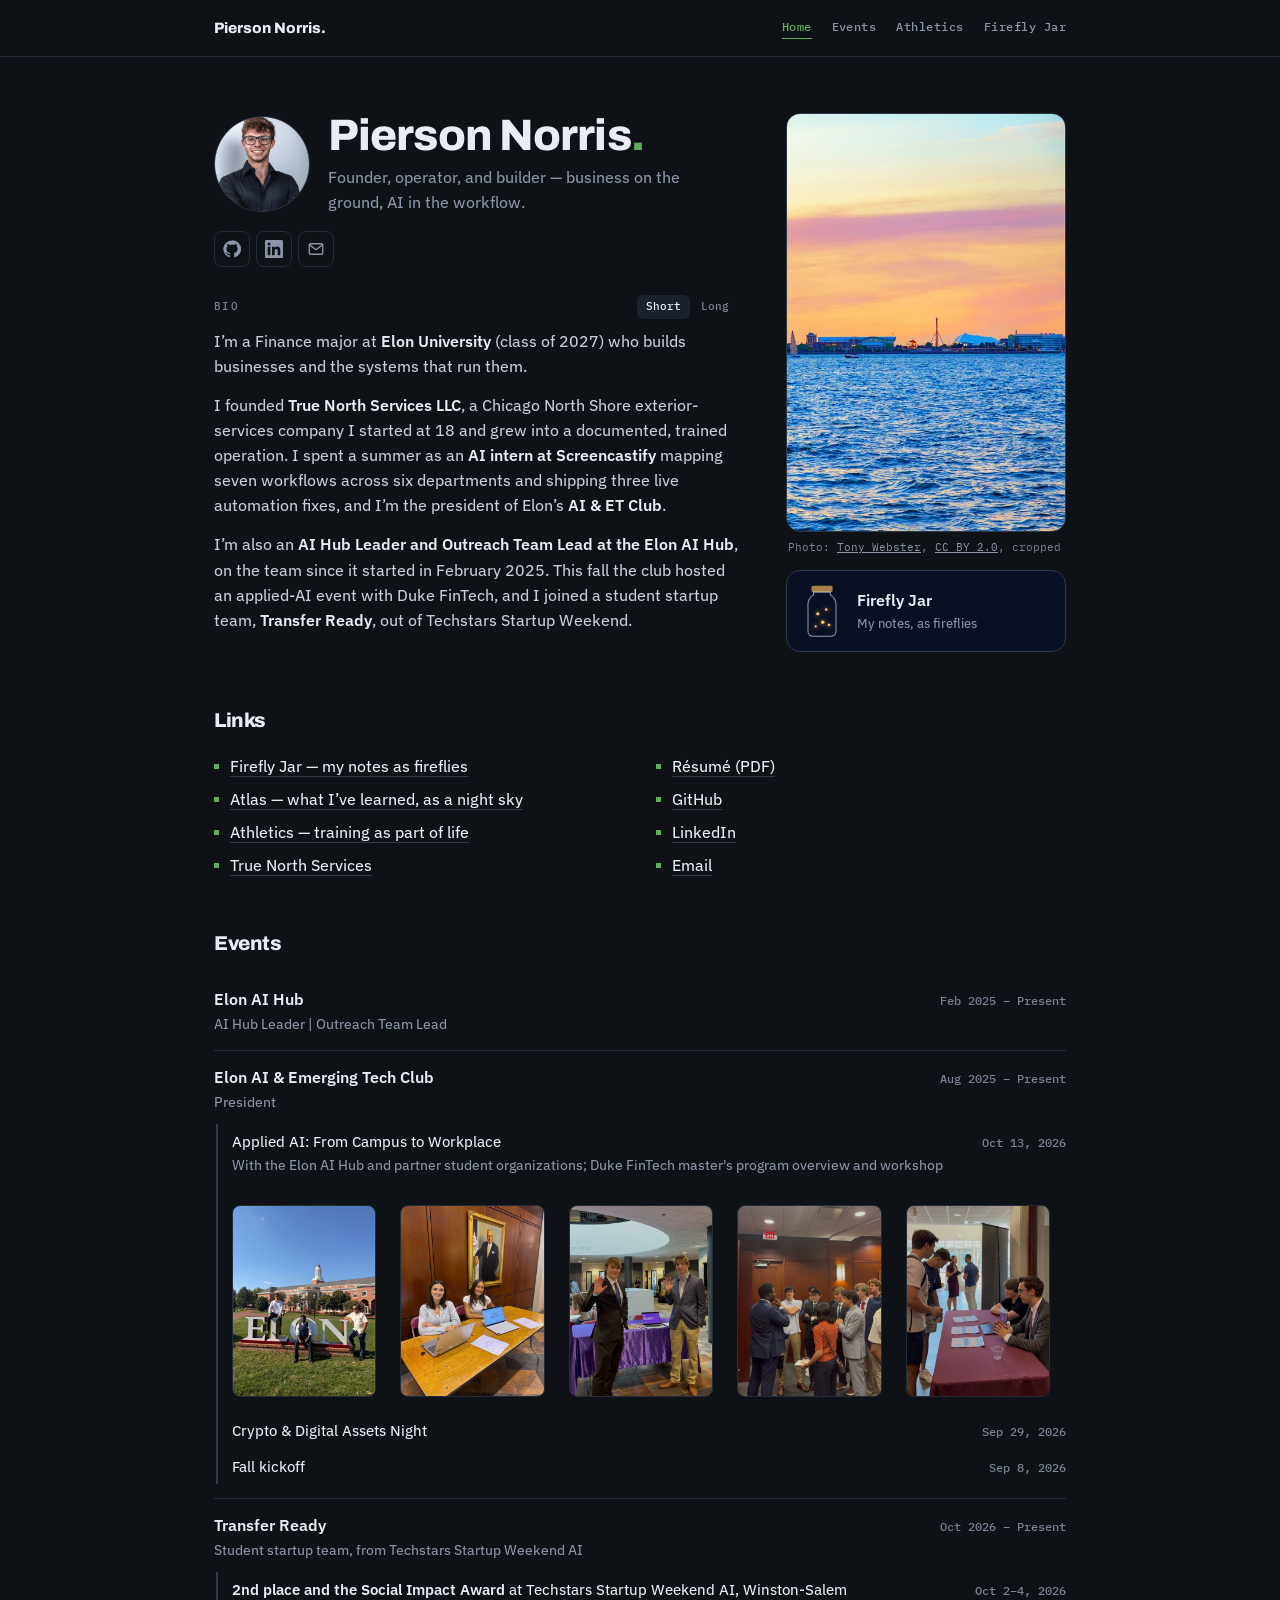
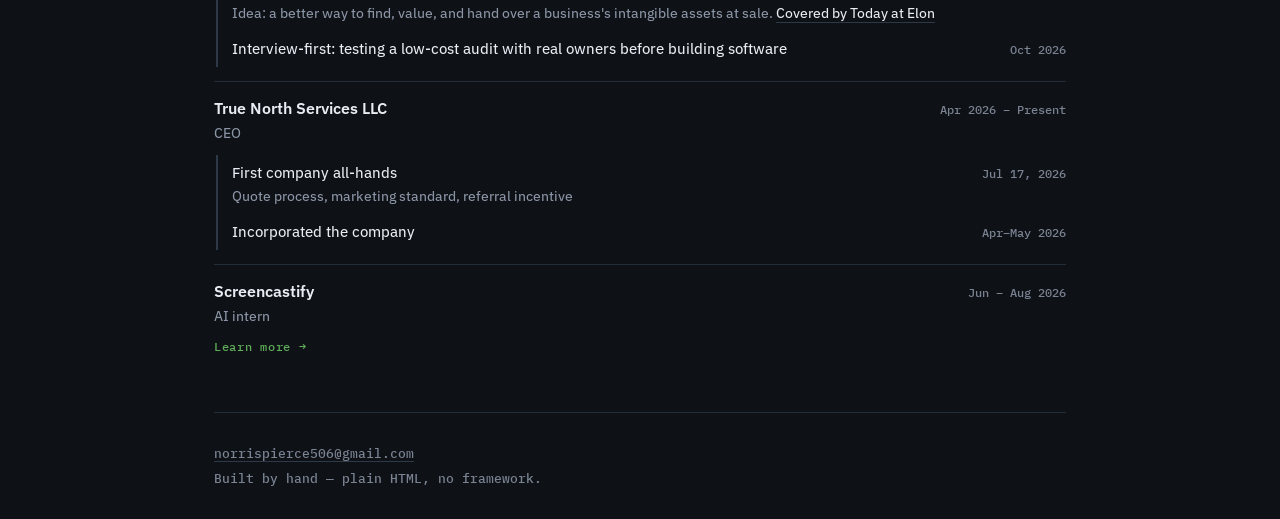
==== commit e55bf9a1: "Home: headshot, Applied AI event photos, Transfer Ready 2nd place + Social Impact Award Headshot is " ====
--- a/index.html
+++ b/index.html
@@ -32,6 +32,7 @@
     "name": "Pierson Norris",
     "alternateName": "Pierce Norris",
     "url": "https://piersonnorris.github.io/",
+    "image": "https://piersonnorris.github.io/assets/img/home/headshot.jpg",
     "email": "mailto:norrispierce506@gmail.com",
     "jobTitle": "CEO, True North Services LLC",
     "affiliation": [
@@ -41,7 +42,7 @@
     "description": "Founder of True North Services LLC, Finance student at Elon University (class of 2027), AI intern at Screencastify (Jun–Aug 2026), AI Hub Leader and Outreach Team Lead at the Elon AI Hub, president of Elon's AI & ET Club, and a member of the Transfer Ready student startup team.",
     "knowsLanguage": ["English", "Chinese (Mandarin)"],
     "knowsAbout": ["Small business operations", "Sales and local marketing", "Finance and markets", "AI workflow automation", "Web tools"],
-    "sameAs": ["https://www.linkedin.com/in/pierson-norris-634954246", "https://github.com/piersonnorris"]
+    "sameAs": ["https://www.linkedin.com/in/piersonnorris", "https://github.com/piersonnorris"]
   }
   </script>
 
@@ -50,6 +51,9 @@
        Text on the left, one image on the right, then plain dated lists.
        No framework, no carousel. To add an event, copy one <li>. */
     .home{display:grid;grid-template-columns:minmax(0,1fr) 280px;gap:48px;align-items:start;padding:56px 0 8px}
+    .who{display:flex;align-items:center;gap:18px;margin:0 0 16px}
+    .who .role{margin:0}
+    .headshot{flex:none;width:96px;height:96px;border-radius:50%;object-fit:cover;border:1px solid var(--line2)}
     .home h1{font-size:clamp(34px,5vw,44px);margin:0 0 6px}
     .home h1 span{color:var(--acc)}
     .role{color:var(--mut);margin:0 0 16px}
@@ -133,6 +137,12 @@
     .events .when,.events time{font-family:var(--mono);font-size:12px;color:var(--dim);white-space:nowrap}
     .events .sub{margin:10px 0 0 2px;padding-left:14px;border-left:2px solid var(--line2)}
     .events .sub li{padding:6px 0;font-size:14.5px}
+    /* event photos: one row of 3:4 shots under an event, lazy-loaded */
+    .shots{display:grid;grid-template-columns:repeat(5,minmax(0,1fr));gap:8px;list-style:none;margin:10px 0 4px;padding:0}
+    .shots img{display:block;width:100%;height:auto;border-radius:var(--r-md,8px);border:1px solid var(--line)}
+    .events .sub .shots-row{display:block}
+    .events a{color:var(--ink);border-bottom:1px solid var(--line2);text-decoration:none}
+    .events a:hover{color:var(--acc-hi);border-bottom-color:var(--acc)}
     .more summary{display:inline-block;margin-top:10px;cursor:pointer;font-family:var(--mono);font-size:11.5px;letter-spacing:.06em;color:var(--acc);list-style:none}
     .more summary::-webkit-details-marker{display:none}
     .more summary::after{content:" →"}
@@ -143,6 +153,8 @@
       .home{grid-template-columns:1fr;gap:28px;padding-top:36px}
       .photo{position:static;max-width:240px}
       .links{columns:1}
+      .shots{grid-template-columns:repeat(3,minmax(0,1fr))}
+      .headshot{width:76px;height:76px}
     }
   </style>
 </head>
@@ -170,13 +182,19 @@
   <main class="wrap" id="main">
     <div class="home">
       <div>
-        <h1>Pierson Norris<span>.</span></h1>
-        <p class="role">Founder, operator, and builder — business on the ground, AI in the workflow.</p>
+        <div class="who">
+          <img class="headshot" src="/assets/img/home/headshot.jpg" width="595" height="595" fetchpriority="high"
+               alt="Pierson Norris, smiling, in glasses and a dark button-down shirt against a light grey wall">
+          <div>
+            <h1>Pierson Norris<span>.</span></h1>
+            <p class="role">Founder, operator, and builder — business on the ground, AI in the workflow.</p>
+          </div>
+        </div>
 
         <ul class="socials" aria-label="Profiles">
           <li><a href="https://github.com/piersonnorris" rel="noopener" aria-label="GitHub" title="GitHub">
             <svg viewBox="0 0 24 24" fill="currentColor" aria-hidden="true"><path d="M12 .5a11.5 11.5 0 0 0-3.64 22.41c.58.1.79-.25.79-.56v-2c-3.2.7-3.88-1.37-3.88-1.37-.52-1.33-1.28-1.69-1.28-1.69-1.05-.72.08-.7.08-.7 1.16.08 1.770 1.19 1.77 1.19 1.03 1.77 2.7 1.26 3.36.96.1-.75.4-1.26.73-1.55-2.55-.29-5.24-1.280-5.24-5.69 0-1.26.45-2.28 1.19-3.09-.12-.29-.52-1.46.11-3.05 0 0 .97-.31 3.17 1.18a11 11 0 0 1 5.77 0c2.2-1.49 3.17-1.18 3.17-1.18.63 1.59.23 2.76.11 3.05.74.81 1.19 1.83 1.19 3.09 0 4.42-2.7 5.39-5.26 5.68.41.36.78 1.06.78 2.14v3.17c0 .31.21.67.8.56A11.5 11.5 0 0 0 12 .5Z"/></svg></a></li>
-          <li><a href="https://www.linkedin.com/in/pierson-norris-634954246" rel="noopener" aria-label="LinkedIn" title="LinkedIn">
+          <li><a href="https://www.linkedin.com/in/piersonnorris" rel="noopener" aria-label="LinkedIn" title="LinkedIn">
             <svg viewBox="0 0 24 24" fill="currentColor" aria-hidden="true"><path d="M20.45 20.45h-3.56v-5.57c0-1.33-.02-3.04-1.85-3.04-1.86 0-2.14 1.45-2.14 2.94v5.67H9.34V9h3.41v1.56h.05c.48-.9 1.64-1.85 3.37-1.85 3.6 0 4.27 2.37 4.27 5.46v6.28ZM5.34 7.43a2.06 2.06 0 1 1 0-4.130 2.06 2.06 0 0 1 0 4.13ZM7.12 20.45H3.56V9h3.56v11.45ZM22.22 0H1.77C.8 0 0 .77 0 1.73v20.54C0 23.23.8 24 1.77 24h20.45c.98 0 1.78-.77 1.78-1.73V1.73C24 .77 23.2 0 22.22 0Z"/></svg></a></li>
           <li><a href="mailto:norrispierce506@gmail.com" aria-label="Email" title="Email">
             <svg viewBox="0 0 24 24" fill="none" stroke="currentColor" stroke-width="1.8" aria-hidden="true"><rect x="3" y="5" width="18" height="14" rx="2"/><path d="m3.5 6.5 8.5 6.5 8.5-6.5"/></svg></a></li>
@@ -241,7 +259,7 @@
         <li><a href="https://truenorthservicesllc.netlify.app" rel="noopener">True North Services</a></li>
         <li><a href="/assets/resume/pierson-norris-resume.pdf">Résumé (PDF)</a></li>
         <li><a href="https://github.com/piersonnorris" rel="noopener">GitHub</a></li>
-        <li><a href="https://www.linkedin.com/in/pierson-norris-634954246" rel="noopener">LinkedIn</a></li>
+        <li><a href="https://www.linkedin.com/in/piersonnorris" rel="noopener">LinkedIn</a></li>
         <li><a href="mailto:norrispierce506@gmail.com">Email</a></li>
       </ul>
     </section>
@@ -258,6 +276,15 @@
           <div class="head"><span class="what"><b>Elon AI &amp; Emerging Tech Club</b><small>President</small></span><span class="when">Aug 2025 – Present</span></div>
           <ul class="sub">
             <li><span class="what">Applied AI: From Campus to Workplace<small>With the Elon AI Hub and partner student organizations; Duke FinTech master's program overview and workshop</small></span><time datetime="2026-10-13">Oct 13, 2026</time></li>
+            <li class="shots-row">
+              <ul class="shots" aria-label="Photos from Applied AI: From Campus to Workplace">
+                <li><img src="/assets/img/home/applied-ai-1.jpg" width="480" height="640" loading="lazy" alt="Three people with the ELON letters on the campus lawn, a brick building with a white cupola behind them"></li>
+                <li><img src="/assets/img/home/applied-ai-2.jpg" width="480" height="640" loading="lazy" alt="Two students at a round-table station with laptops and printed handouts, under a framed portrait"></li>
+                <li><img src="/assets/img/home/applied-ai-3.jpg" width="480" height="640" loading="lazy" alt="Two students in blazers wave beside a purple-draped table with a laptop showing a PSE and Applied AI slide"></li>
+                <li><img src="/assets/img/home/applied-ai-4.jpg" width="480" height="640" loading="lazy" alt="A guest speaker in a suit talks with a crowd of students in a wood-panelled room"></li>
+                <li><img src="/assets/img/home/applied-ai-5.jpg" width="480" height="640" loading="lazy" alt="Students stop at a table where two presenters walk them through printed handouts and a laptop"></li>
+              </ul>
+            </li>
             <li><span class="what">Crypto &amp; Digital Assets Night</span><time datetime="2026-09-29">Sep 29, 2026</time></li>
             <li><span class="what">Fall kickoff</span><time datetime="2026-09-08">Sep 8, 2026</time></li>
           </ul>
@@ -265,7 +292,7 @@
         <li class="org">
           <div class="head"><span class="what"><b>Transfer Ready</b><small>Student startup team, from Techstars Startup Weekend AI</small></span><span class="when">Oct 2026 – Present</span></div>
           <ul class="sub">
-            <li><span class="what">Techstars Startup Weekend AI, Winston-Salem<small>Idea: a better way to find, value, and hand over a business's intangible assets at sale</small></span><time datetime="2026-10-02">Oct 2–4, 2026</time></li>
+            <li><span class="what"><b>2nd place and the Social Impact Award</b> at Techstars Startup Weekend AI, Winston-Salem<small>Idea: a better way to find, value, and hand over a business's intangible assets at sale. <a href="https://www.elon.edu/u/news/2026/10/21/elon-students-turn-ideas-into-action-at-techstars-startup-weekend/" rel="noopener">Covered by Today at Elon</a></small></span><time datetime="2026-10-02">Oct 2–4, 2026</time></li>
             <li><span class="what">Interview-first: testing a low-cost audit with real owners before building software</span><time datetime="2026-10-10">Oct 2026</time></li>
           </ul>
         </li>
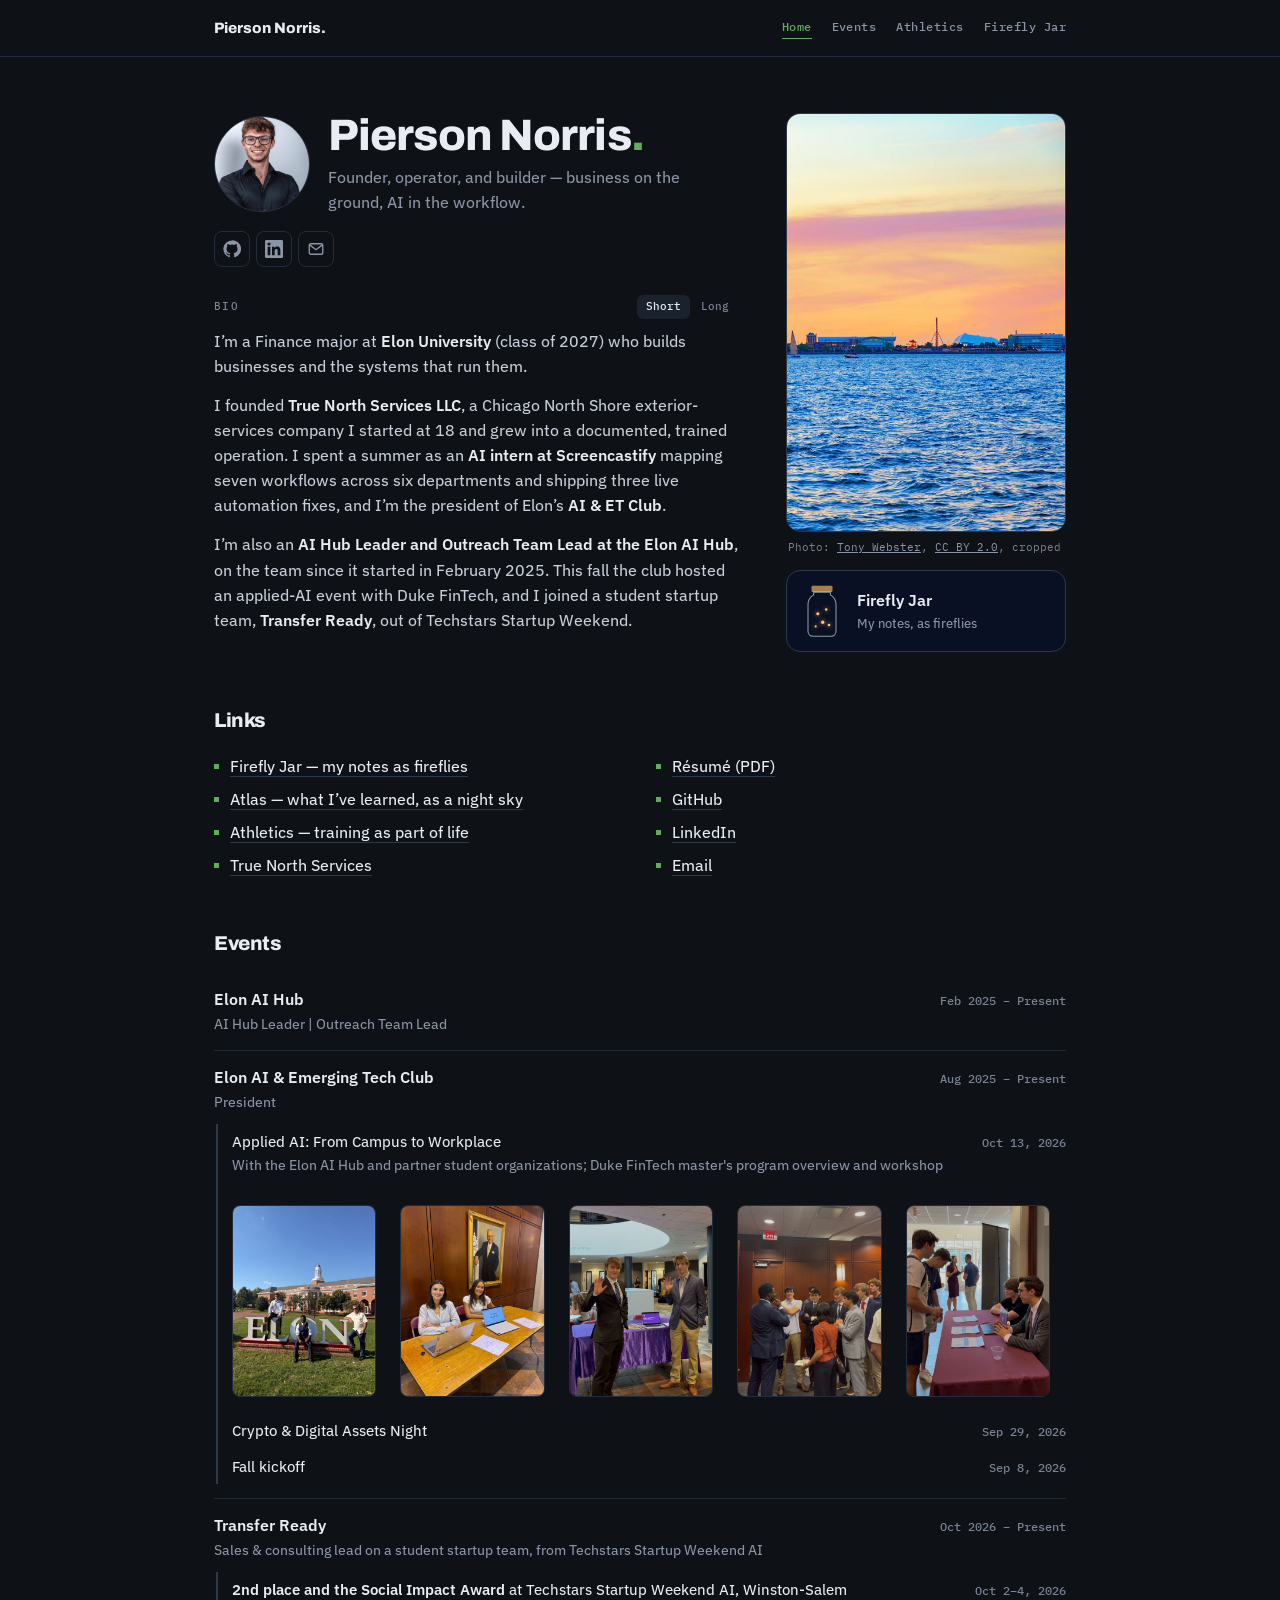
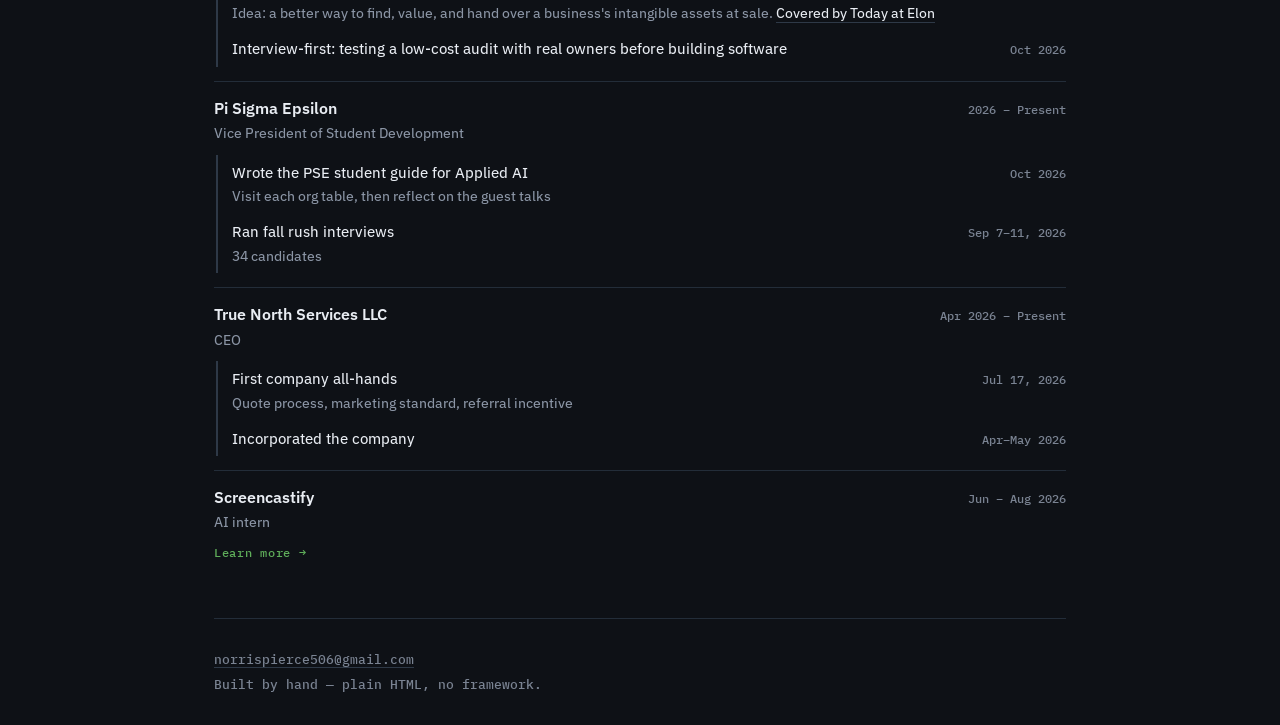
==== commit ff4564d4: "Résumé with headshot and every approved item; PSE and Transfer Ready role on home Pierson approved t" ====
--- a/index.html
+++ b/index.html
@@ -290,10 +290,17 @@
           </ul>
         </li>
         <li class="org">
-          <div class="head"><span class="what"><b>Transfer Ready</b><small>Student startup team, from Techstars Startup Weekend AI</small></span><span class="when">Oct 2026 – Present</span></div>
+          <div class="head"><span class="what"><b>Transfer Ready</b><small>Sales &amp; consulting lead on a student startup team, from Techstars Startup Weekend AI</small></span><span class="when">Oct 2026 – Present</span></div>
           <ul class="sub">
             <li><span class="what"><b>2nd place and the Social Impact Award</b> at Techstars Startup Weekend AI, Winston-Salem<small>Idea: a better way to find, value, and hand over a business's intangible assets at sale. <a href="https://www.elon.edu/u/news/2026/10/21/elon-students-turn-ideas-into-action-at-techstars-startup-weekend/" rel="noopener">Covered by Today at Elon</a></small></span><time datetime="2026-10-02">Oct 2–4, 2026</time></li>
             <li><span class="what">Interview-first: testing a low-cost audit with real owners before building software</span><time datetime="2026-10-10">Oct 2026</time></li>
+          </ul>
+        </li>
+        <li class="org">
+          <div class="head"><span class="what"><b>Pi Sigma Epsilon</b><small>Vice President of Student Development</small></span><span class="when">2026 – Present</span></div>
+          <ul class="sub">
+            <li><span class="what">Wrote the PSE student guide for Applied AI<small>Visit each org table, then reflect on the guest talks</small></span><time datetime="2026-10-13">Oct 2026</time></li>
+            <li><span class="what">Ran fall rush interviews<small>34 candidates</small></span><time datetime="2026-09-07">Sep 7–11, 2026</time></li>
           </ul>
         </li>
         <li class="org">
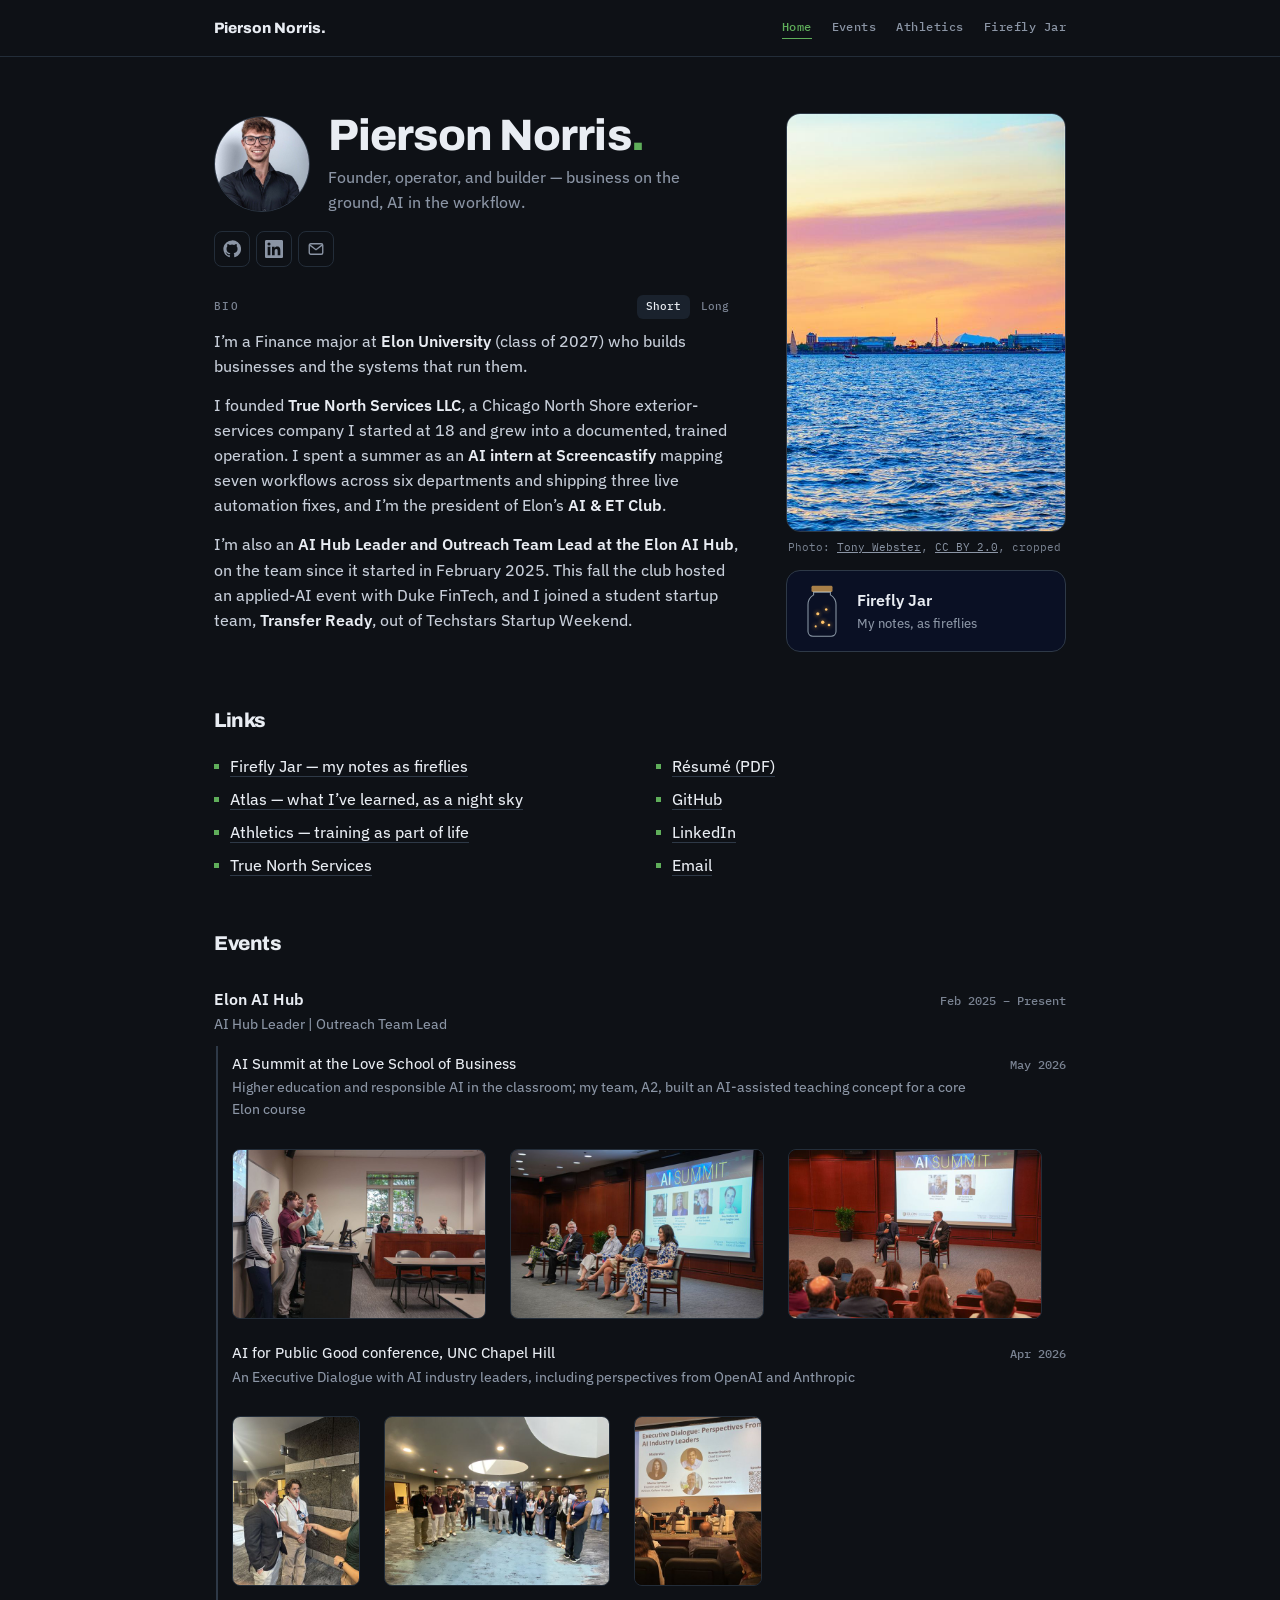
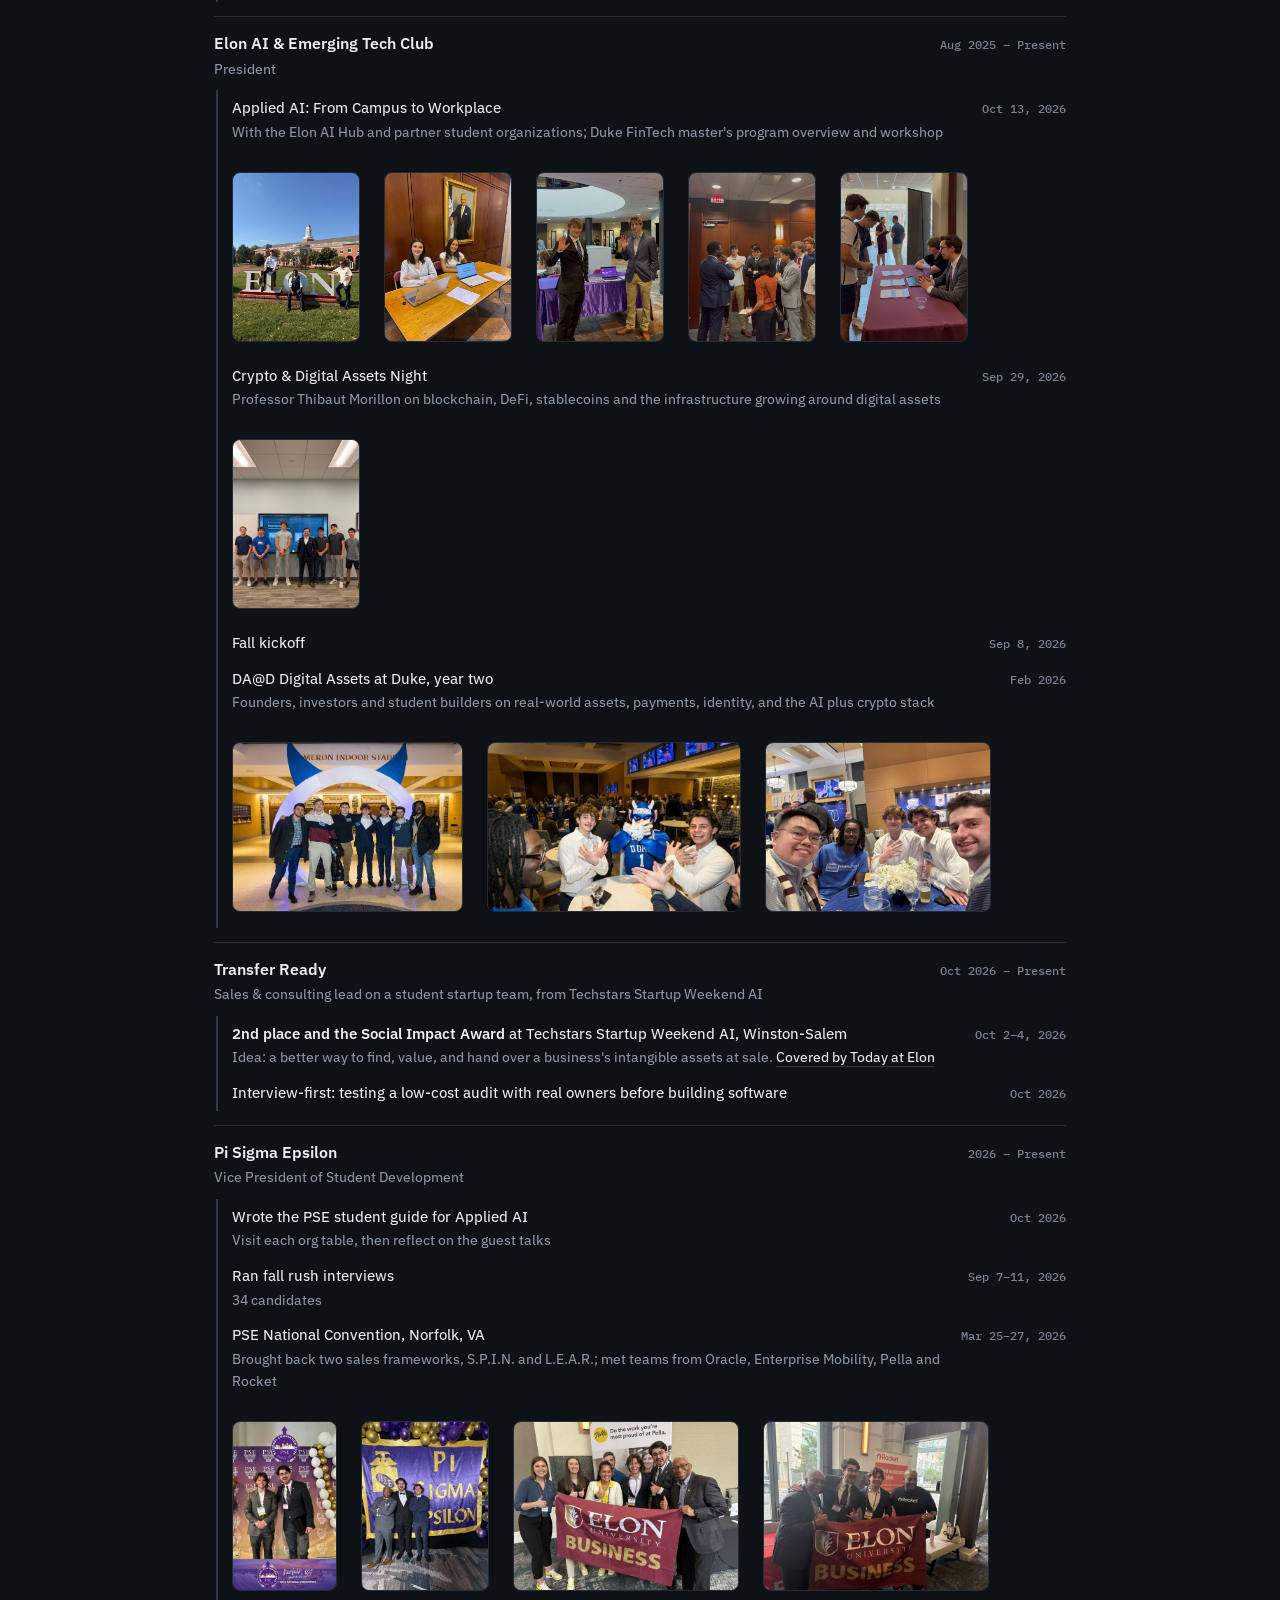
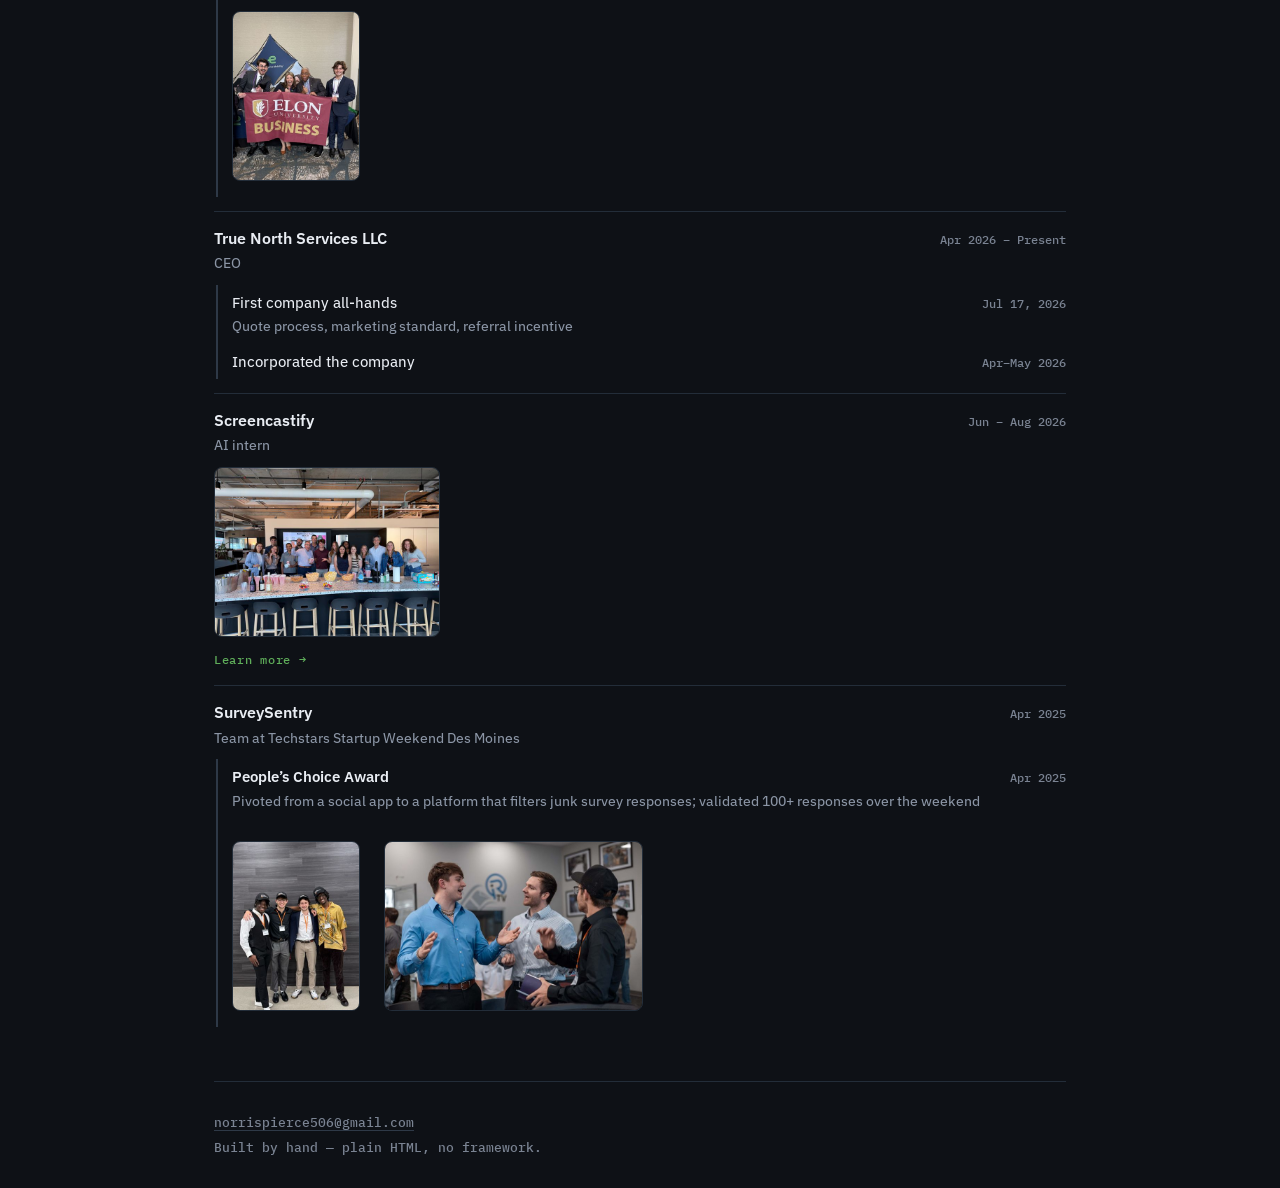
==== commit 0b0f9f91: "Home: photo strips for six more events, from Pierson's own LinkedIn posts Crypto & Digital Assets Ni" ====
--- a/index.html
+++ b/index.html
@@ -137,9 +137,10 @@
     .events .when,.events time{font-family:var(--mono);font-size:12px;color:var(--dim);white-space:nowrap}
     .events .sub{margin:10px 0 0 2px;padding-left:14px;border-left:2px solid var(--line2)}
     .events .sub li{padding:6px 0;font-size:14.5px}
-    /* event photos: one row of 3:4 shots under an event, lazy-loaded */
-    .shots{display:grid;grid-template-columns:repeat(5,minmax(0,1fr));gap:8px;list-style:none;margin:10px 0 4px;padding:0}
-    .shots img{display:block;width:100%;height:auto;border-radius:var(--r-md,8px);border:1px solid var(--line)}
+    /* event photos: a row of shots under an event, one fixed height so
+       portrait and landscape photos keep their own shape; lazy-loaded */
+    .shots{display:flex;flex-wrap:wrap;gap:8px;list-style:none;margin:10px 0 4px;padding:0}
+    .shots img{display:block;height:170px;width:auto;max-width:100%;object-fit:cover;border-radius:var(--r-md,8px);border:1px solid var(--line)}
     .events .sub .shots-row{display:block}
     .events a{color:var(--ink);border-bottom:1px solid var(--line2);text-decoration:none}
     .events a:hover{color:var(--acc-hi);border-bottom-color:var(--acc)}
@@ -153,7 +154,7 @@
       .home{grid-template-columns:1fr;gap:28px;padding-top:36px}
       .photo{position:static;max-width:240px}
       .links{columns:1}
-      .shots{grid-template-columns:repeat(3,minmax(0,1fr))}
+      .shots img{height:112px}
       .headshot{width:76px;height:76px}
     }
   </style>
@@ -271,6 +272,24 @@
       <ul class="events">
         <li class="org">
           <div class="head"><span class="what"><b>Elon AI Hub</b><small>AI Hub Leader | Outreach Team Lead</small></span><span class="when">Feb 2025 – Present</span></div>
+          <ul class="sub">
+            <li><span class="what">AI Summit at the Love School of Business<small>Higher education and responsible AI in the classroom; my team, A2, built an AI-assisted teaching concept for a core Elon course</small></span><time datetime="2026-05-06">May 2026</time></li>
+            <li class="shots-row">
+              <ul class="shots" aria-label="Photos from the AI Summit">
+                <li><img src="/assets/img/home/ai-summit-1.jpg" width="720" height="480" loading="lazy" alt="A team presents at a podium in a classroom while faculty listen from the front tables"></li>
+                <li><img src="/assets/img/home/ai-summit-2.jpg" width="720" height="480" loading="lazy" alt="A five-person panel seated on stage under a screen reading AI Summit"></li>
+                <li><img src="/assets/img/home/ai-summit-3.jpg" width="720" height="480" loading="lazy" alt="Two speakers in armchairs on stage in front of an AI Summit slide, an audience in the foreground"></li>
+              </ul>
+            </li>
+            <li><span class="what">AI for Public Good conference, UNC Chapel Hill<small>An Executive Dialogue with AI industry leaders, including perspectives from OpenAI and Anthropic</small></span><time datetime="2026-04-19">Apr 2026</time></li>
+            <li class="shots-row">
+              <ul class="shots" aria-label="Photos from the AI for Public Good conference">
+                <li><img src="/assets/img/home/ai-public-good-1.jpg" width="360" height="480" loading="lazy" alt="Two students in conference lanyards being interviewed on camera in a hallway"></li>
+                <li><img src="/assets/img/home/ai-public-good-2.jpg" width="640" height="480" loading="lazy" alt="A group of Elon students lined up in a conference atrium"></li>
+                <li><img src="/assets/img/home/ai-public-good-3.jpg" width="360" height="480" loading="lazy" alt="A stage with two speakers under a slide titled Executive Dialogue: Perspectives from AI Industry Leaders"></li>
+              </ul>
+            </li>
+          </ul>
         </li>
         <li class="org">
           <div class="head"><span class="what"><b>Elon AI &amp; Emerging Tech Club</b><small>President</small></span><span class="when">Aug 2025 – Present</span></div>
@@ -285,8 +304,21 @@
                 <li><img src="/assets/img/home/applied-ai-5.jpg" width="480" height="640" loading="lazy" alt="Students stop at a table where two presenters walk them through printed handouts and a laptop"></li>
               </ul>
             </li>
-            <li><span class="what">Crypto &amp; Digital Assets Night</span><time datetime="2026-09-29">Sep 29, 2026</time></li>
+            <li><span class="what">Crypto &amp; Digital Assets Night<small>Professor Thibaut Morillon on blockchain, DeFi, stablecoins and the infrastructure growing around digital assets</small></span><time datetime="2026-09-29">Sep 29, 2026</time></li>
+            <li class="shots-row">
+              <ul class="shots" aria-label="Photo from the Crypto &amp; Digital Assets Night">
+                <li><img src="/assets/img/home/crypto-night-1.jpg" width="360" height="480" loading="lazy" alt="Club members stand in a row with the guest speaker in front of a presentation screen"></li>
+              </ul>
+            </li>
             <li><span class="what">Fall kickoff</span><time datetime="2026-09-08">Sep 8, 2026</time></li>
+            <li><span class="what">DA@D Digital Assets at Duke, year two<small>Founders, investors and student builders on real-world assets, payments, identity, and the AI plus crypto stack</small></span><time datetime="2026-02-06">Feb 2026</time></li>
+            <li class="shots-row">
+              <ul class="shots" aria-label="Photos from Digital Assets at Duke">
+                <li><img src="/assets/img/home/dad-duke-1.jpg" width="653" height="480" loading="lazy" alt="A group of students under a blue devil-horn arch at Cameron Indoor Stadium"></li>
+                <li><img src="/assets/img/home/dad-duke-2.jpg" width="720" height="480" loading="lazy" alt="Students at a dinner table high-five the Duke Blue Devil mascot"></li>
+                <li><img src="/assets/img/home/dad-duke-3.jpg" width="640" height="480" loading="lazy" alt="Five students take a selfie at a round dinner table during the conference"></li>
+              </ul>
+            </li>
           </ul>
         </li>
         <li class="org">
@@ -301,6 +333,16 @@
           <ul class="sub">
             <li><span class="what">Wrote the PSE student guide for Applied AI<small>Visit each org table, then reflect on the guest talks</small></span><time datetime="2026-10-13">Oct 2026</time></li>
             <li><span class="what">Ran fall rush interviews<small>34 candidates</small></span><time datetime="2026-09-07">Sep 7–11, 2026</time></li>
+            <li><span class="what">PSE National Convention, Norfolk, VA<small>Brought back two sales frameworks, S.P.I.N. and L.E.A.R.; met teams from Oracle, Enterprise Mobility, Pella and Rocket</small></span><time datetime="2026-03-25">Mar 25–27, 2026</time></li>
+            <li class="shots-row">
+              <ul class="shots" aria-label="Photos from the PSE National Convention">
+                <li><img src="/assets/img/home/pse-nationals-1.jpg" width="294" height="480" loading="lazy" alt="Two students in suits at the PSE 2026 National Convention backdrop, Norfolk, VA"></li>
+                <li><img src="/assets/img/home/pse-nationals-2.jpg" width="360" height="480" loading="lazy" alt="Three people in suits in front of a purple and gold Pi Sigma Epsilon banner"></li>
+                <li><img src="/assets/img/home/pse-nationals-3.jpg" width="640" height="480" loading="lazy" alt="Elon students and a faculty adviser hold an Elon University Business banner at the Pella booth"></li>
+                <li><img src="/assets/img/home/pse-nationals-4.jpg" width="640" height="480" loading="lazy" alt="Elon students hold the Elon Business banner with a recruiter at the Rocket booth"></li>
+                <li><img src="/assets/img/home/pse-nationals-7.jpg" width="360" height="480" loading="lazy" alt="Elon students hold the Elon Business banner at the Enterprise Mobility booth"></li>
+              </ul>
+            </li>
           </ul>
         </li>
         <li class="org">
@@ -312,6 +354,9 @@
         </li>
         <li class="org">
           <div class="head"><span class="what"><b>Screencastify</b><small>AI intern</small></span><span class="when">Jun – Aug 2026</span></div>
+          <ul class="shots" aria-label="Photo from the Screencastify internship">
+            <li><img src="/assets/img/home/screencastify-1.jpg" width="640" height="480" loading="lazy" alt="The Screencastify team gathered around a kitchen counter in their office"></li>
+          </ul>
           <details class="more">
             <summary>Learn more</summary>
             <ul class="sub">
@@ -320,6 +365,18 @@
               <li><span class="what">Castify OS third module in beta<small>Nine weeks from idea to platform</small></span><time datetime="2026-07-31">Jul 31, 2026</time></li>
             </ul>
           </details>
+        </li>
+        <li class="org">
+          <div class="head"><span class="what"><b>SurveySentry</b><small>Team at Techstars Startup Weekend Des Moines</small></span><span class="when">Apr 2025</span></div>
+          <ul class="sub">
+            <li><span class="what"><b>People’s Choice Award</b><small>Pivoted from a social app to a platform that filters junk survey responses; validated 100+ responses over the weekend</small></span><time datetime="2025-04">Apr 2025</time></li>
+            <li class="shots-row">
+              <ul class="shots" aria-label="Photos from Techstars Startup Weekend Des Moines">
+                <li><img src="/assets/img/home/techstars-dsm-1.jpg" width="360" height="480" loading="lazy" alt="Four teammates in event lanyards stand together against a grey wall"></li>
+                <li><img src="/assets/img/home/techstars-dsm-3.jpg" width="734" height="480" loading="lazy" alt="Three participants talk with their hands mid-conversation at the startup weekend"></li>
+              </ul>
+            </li>
+          </ul>
         </li>
       </ul>
     </section>
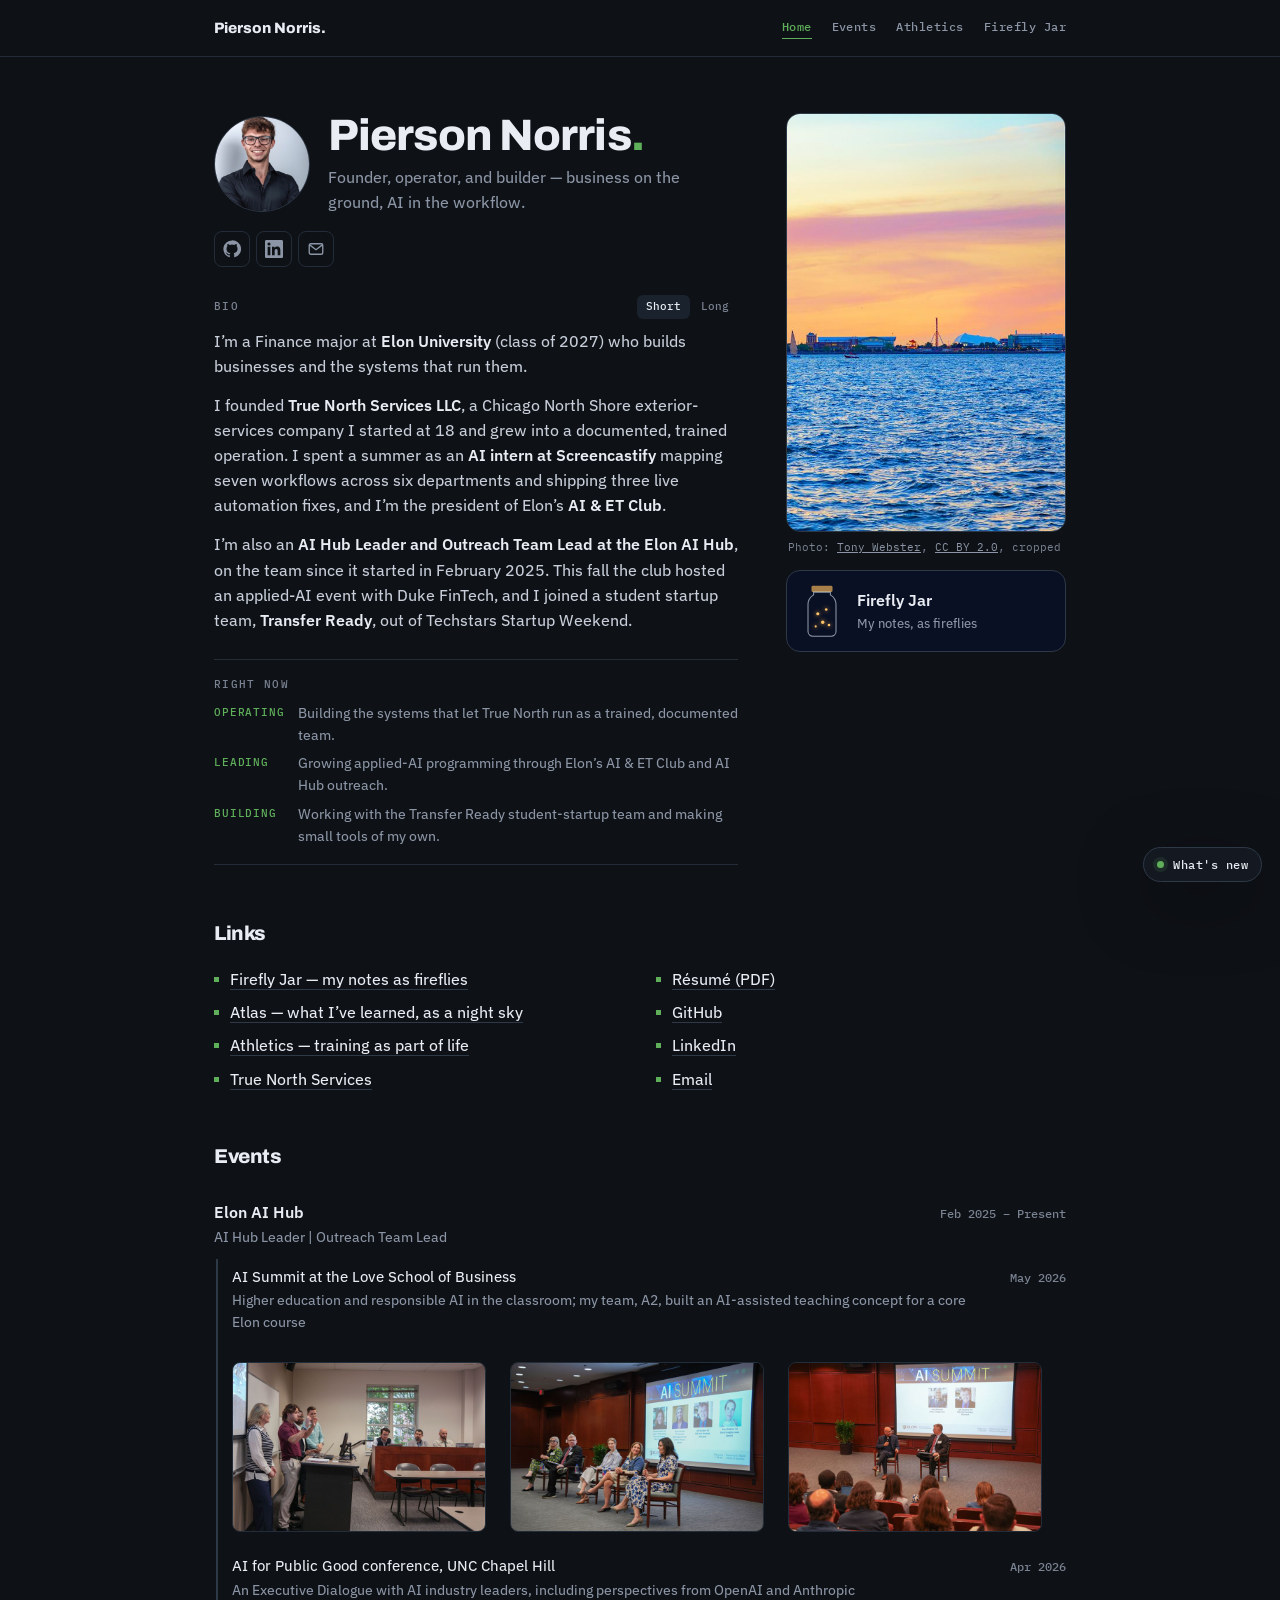
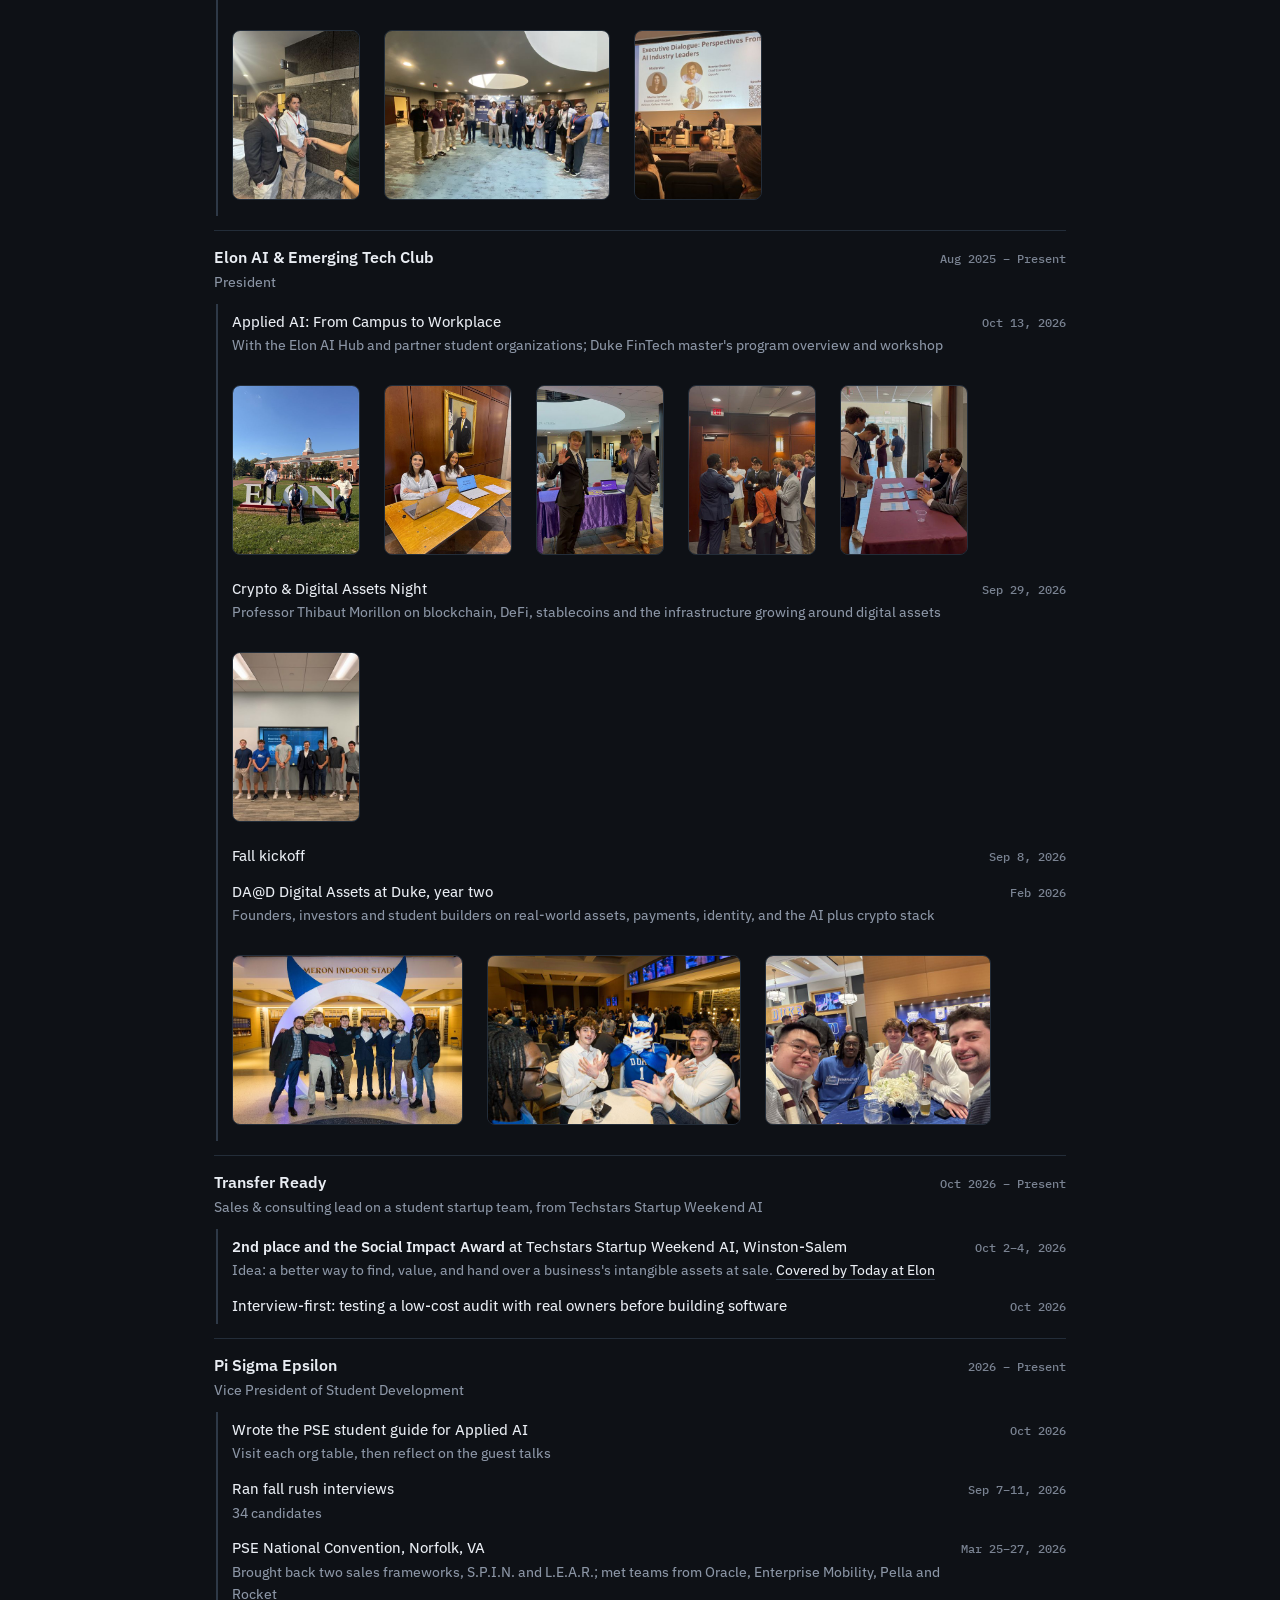
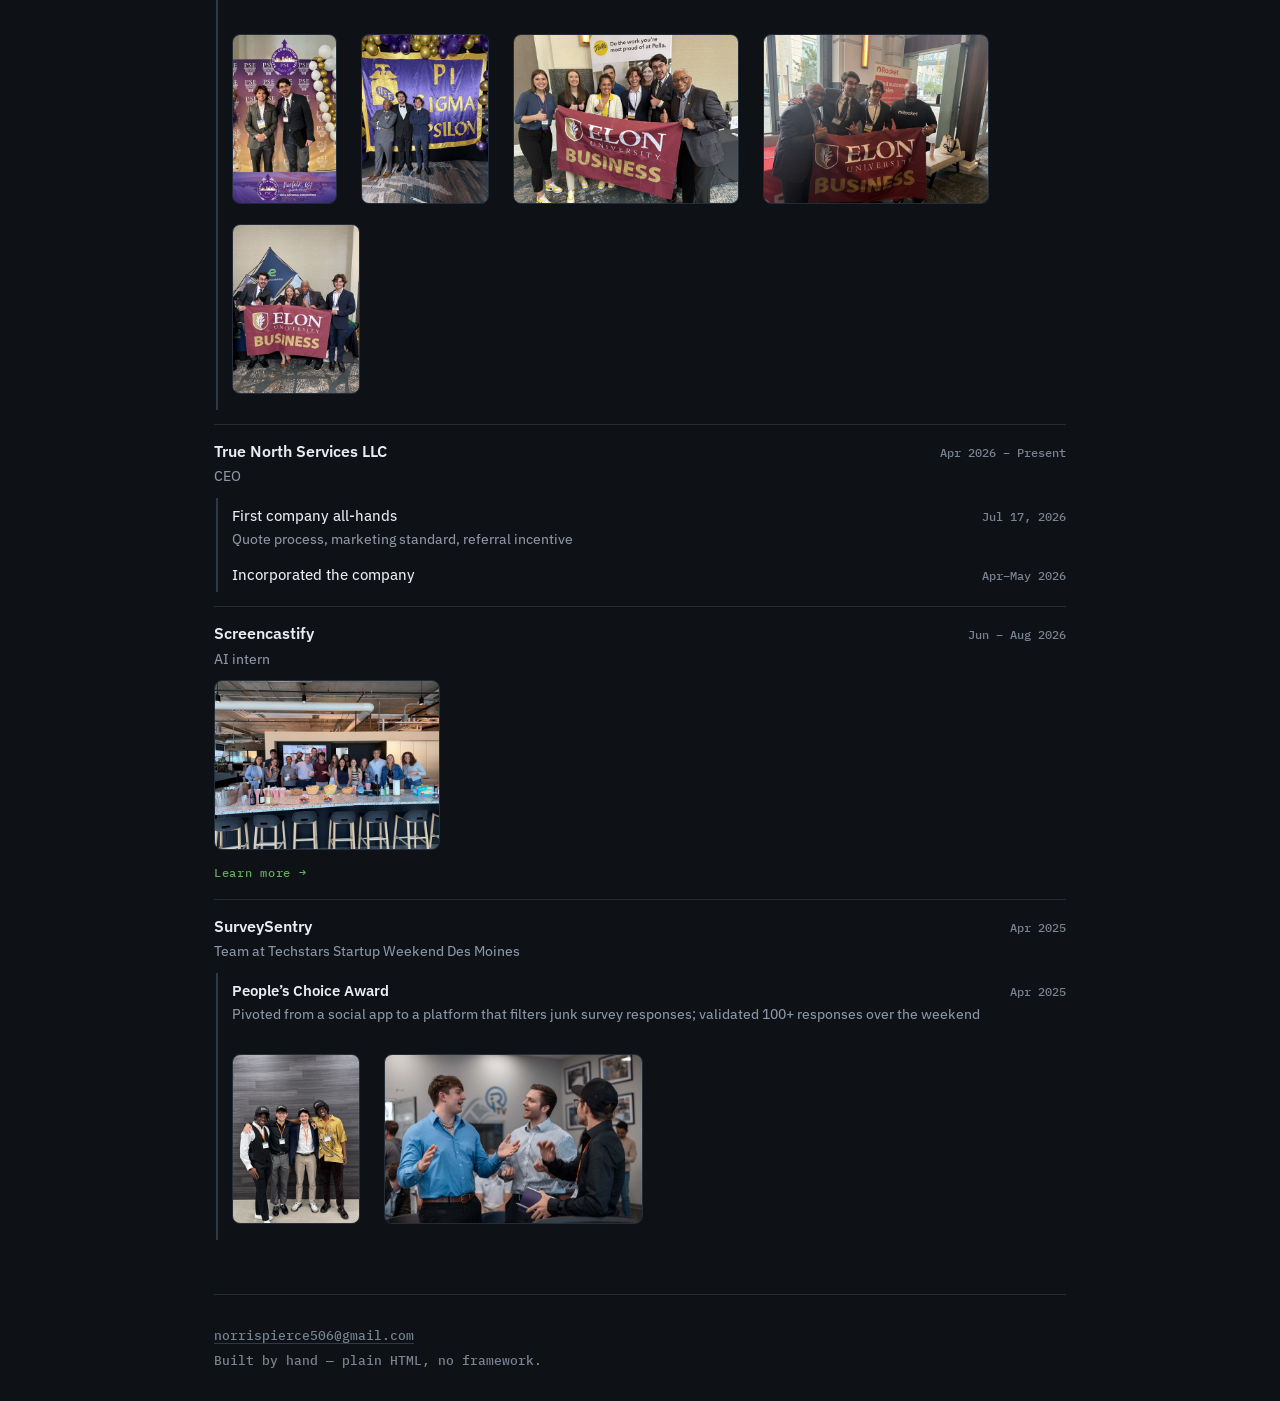
==== commit 3078841e: "Site: add public changelog and current-focus strip" ====
--- a/index.html
+++ b/index.html
@@ -70,6 +70,11 @@
     .toggle button[aria-pressed="true"]{background:var(--panel2);color:var(--ink)}
     .bio p{margin:0 0 14px;color:#c7ced9;max-width:62ch}
     .bio p b{color:var(--ink);font-weight:600}
+    .now{margin:26px 0 0;padding:16px 0;border-top:1px solid var(--line);border-bottom:1px solid var(--line)}
+    .now .label{margin-bottom:9px}
+    .now ul{list-style:none;margin:0;padding:0;display:grid;gap:7px}
+    .now li{display:grid;grid-template-columns:72px 1fr;gap:12px;font-size:13.5px;color:var(--mut)}
+    .now b{font:500 10.5px var(--mono);letter-spacing:.08em;text-transform:uppercase;color:var(--acc);padding-top:2px}
 
     .photo{position:sticky;top:24px;margin:0}
 
@@ -219,6 +224,14 @@
           <p>The other thread is AI. In summer 2026 I was the AI intern at <b>Screencastify</b>, where I learned my favorite working method: don’t start with the tool, start with someone’s actual Tuesday. One written prompt got seven workflows mapped across six departments in 48 hours, and every single one had the same failure — a person acting as the API between systems that don’t talk. We shipped three fixes; one cut a 4–8 hour weekly finance task to under 15 minutes.</p>
           <p>Now I run True North, trade and track my own portfolio (since 2020), serve as president of Elon’s AI &amp; ET Club, am an AI Hub Leader and Outreach Team Lead at the Elon AI Hub (since it started in February 2025), work with a student team on Transfer Ready, and build my own tools.</p>
         </div>
+        <section class="now" aria-labelledby="now-h">
+          <p class="label" id="now-h">Right now</p>
+          <ul>
+            <li><b>Operating</b><span>Building the systems that let True North run as a trained, documented team.</span></li>
+            <li><b>Leading</b><span>Growing applied-AI programming through Elon’s AI &amp; ET Club and AI Hub outreach.</span></li>
+            <li><b>Building</b><span>Working with the Transfer Ready student-startup team and making small tools of my own.</span></li>
+          </ul>
+        </section>
       </div>
 
       <figure class="photo">
@@ -390,6 +403,7 @@
   </main>
 
   <script src="/assets/js/nav.js"></script>
+  <script src="/assets/js/changelog.js"></script>
   <script src="/assets/js/atlas-flight.js"></script>
   <script src="/assets/js/nightfall.js"></script>
   <script>
--- a/assets/css/site.css
+++ b/assets/css/site.css
@@ -257,6 +257,40 @@
 .sitefoot address a{text-decoration:none;border-bottom:1px solid var(--line2)}
 .sitefoot address a:hover{color:var(--acc);border-bottom-color:var(--acc)}
 
+/* ---------- public changelog ---------- */
+.site-changelog{
+  position:fixed;right:18px;bottom:18px;z-index:80;width:min(340px,calc(100vw - 36px));
+  font-family:var(--sans);filter:drop-shadow(0 18px 35px rgba(0,0,0,.38));
+}
+.cl-trigger{
+  display:flex;align-items:center;gap:9px;margin-left:auto;padding:9px 13px;
+  border:1px solid var(--line2);border-radius:999px;background:rgba(21,27,35,.96);
+  color:var(--ink);font:500 11.5px var(--mono);letter-spacing:.04em;cursor:pointer;
+}
+.cl-trigger:hover{border-color:var(--acc);color:var(--acc-hi)}
+.cl-trigger-dot{width:7px;height:7px;border-radius:50%;background:var(--acc);box-shadow:0 0 0 4px var(--acc-soft)}
+.cl-panel{
+  margin-top:8px;overflow:hidden;border:1px solid var(--line2);border-radius:var(--r-lg);
+  background:rgba(14,17,22,.98);box-shadow:0 18px 55px rgba(0,0,0,.45);
+}
+.cl-head{display:flex;align-items:flex-start;justify-content:space-between;gap:16px;padding:15px 16px 12px;border-bottom:1px solid var(--line)}
+.cl-head p{margin:0}
+.cl-kicker{font:10px var(--mono);letter-spacing:.13em;text-transform:uppercase;color:var(--acc)}
+.cl-title{font:700 16px var(--display);color:var(--ink);margin-top:2px!important}
+.cl-close{width:30px;height:30px;border:0;border-radius:7px;background:transparent;color:var(--mut);font-size:20px;line-height:1;cursor:pointer}
+.cl-close:hover{background:var(--panel2);color:var(--ink)}
+.cl-list{list-style:none;margin:0;padding:4px 16px 7px}
+.cl-list li{display:grid;grid-template-columns:62px 1fr;gap:12px;padding:11px 0;border-bottom:1px solid var(--line)}
+.cl-list li:last-child{border-bottom:0}
+.cl-list time{font:10.5px var(--mono);color:var(--dim);padding-top:2px}
+.cl-list b{display:block;font-size:13.5px;font-weight:600;color:var(--ink);line-height:1.35}
+.cl-list span{display:block;margin-top:2px;font-size:12.5px;line-height:1.45;color:var(--mut)}
+.cl-foot{margin:0;padding:10px 16px 13px;border-top:1px solid var(--line);font:10.5px/1.5 var(--mono);color:var(--dim)}
+@media (max-width:520px){
+  .site-changelog{right:12px;bottom:12px;width:calc(100vw - 24px)}
+  .cl-panel{max-height:min(70vh,430px);overflow:auto}
+}
+
 a:focus-visible,button:focus-visible,input:focus-visible,textarea:focus-visible,
 select:focus-visible,summary:focus-visible,[tabindex]:focus-visible{
   outline:2px solid var(--acc);outline-offset:3px;border-radius:4px;
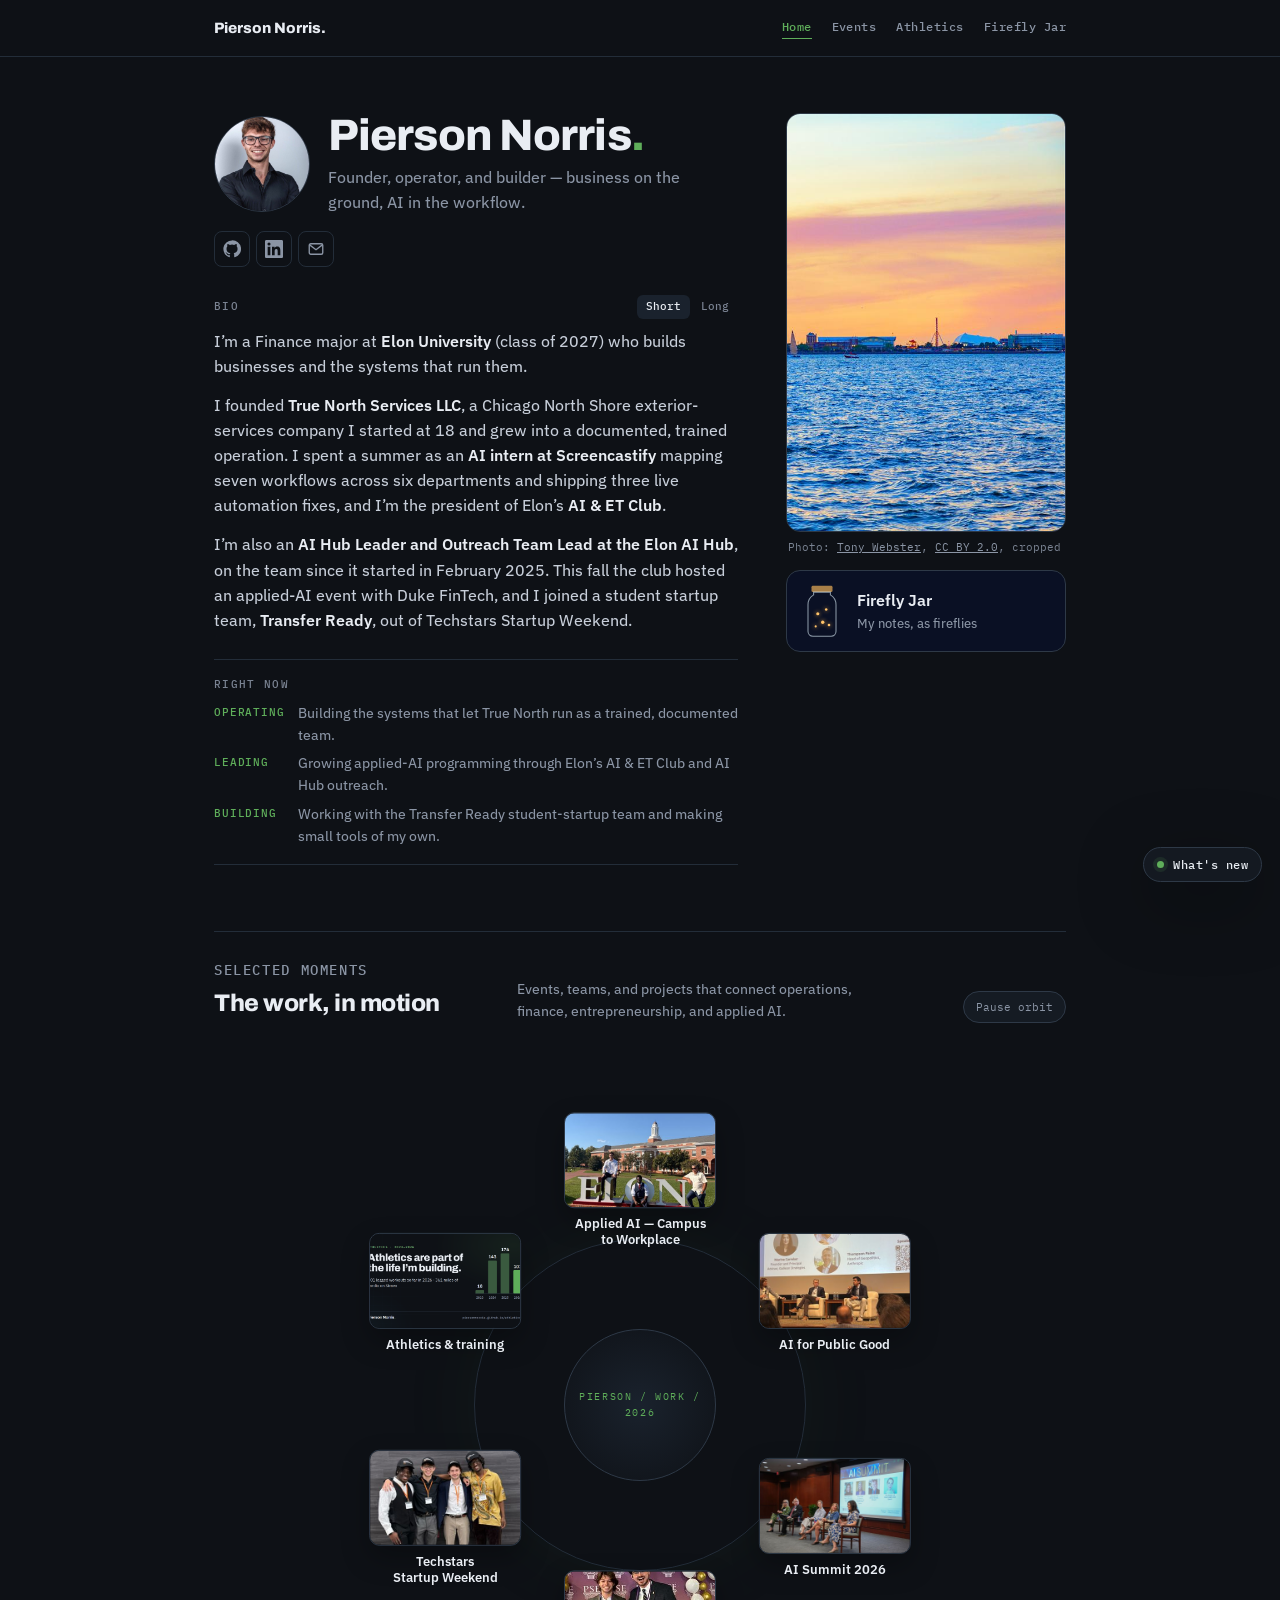
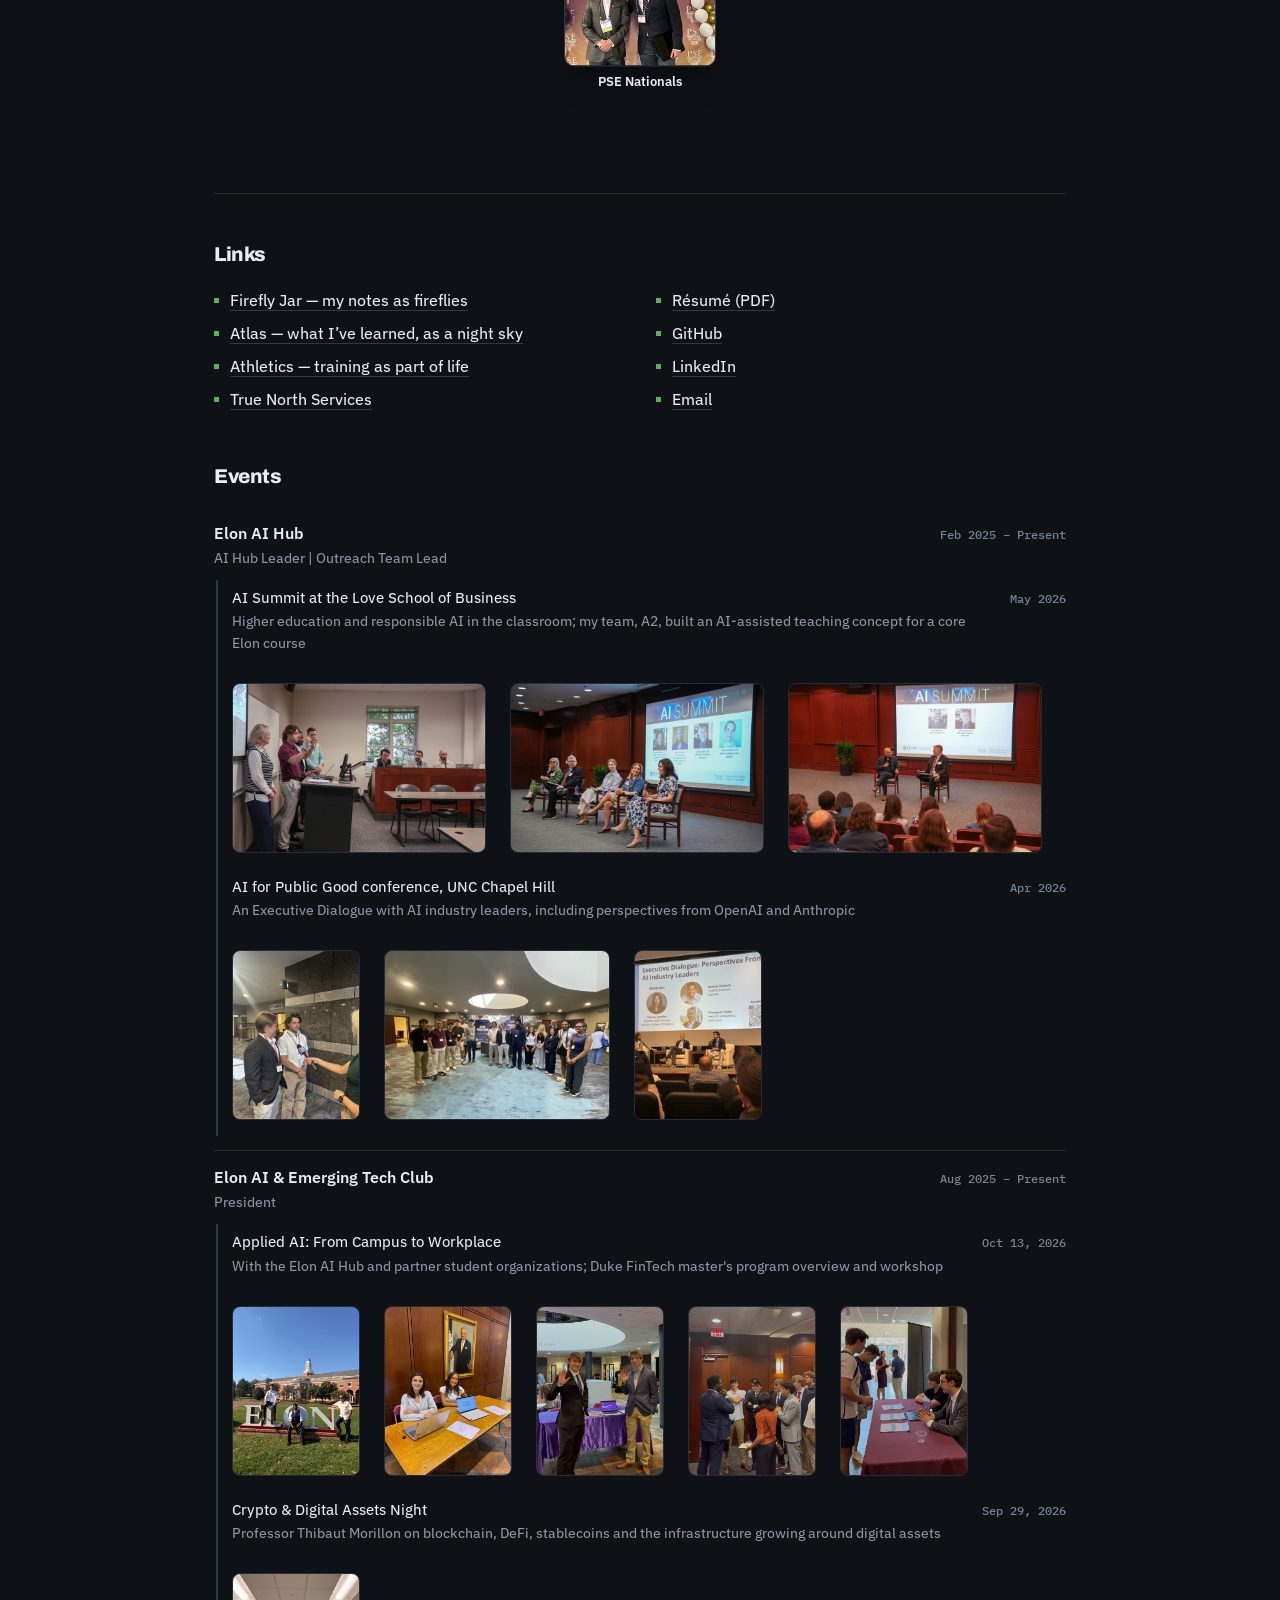
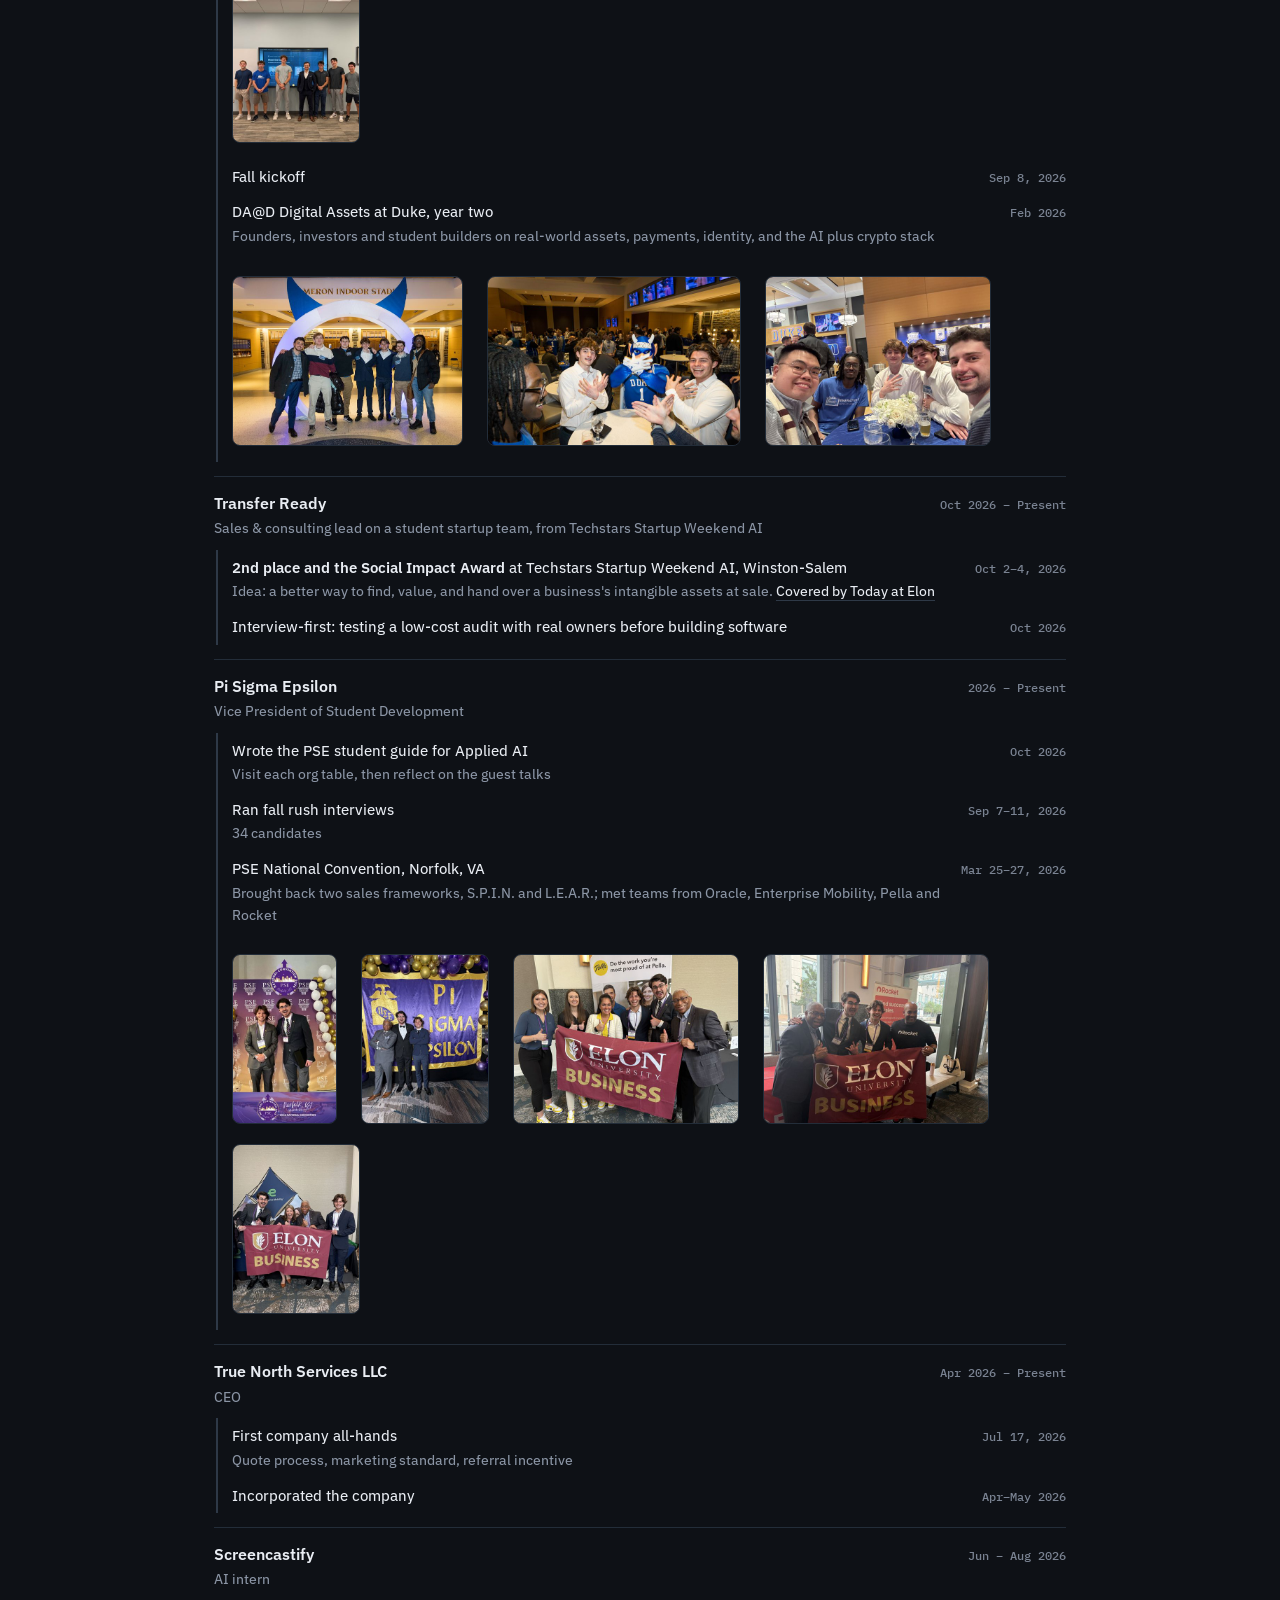
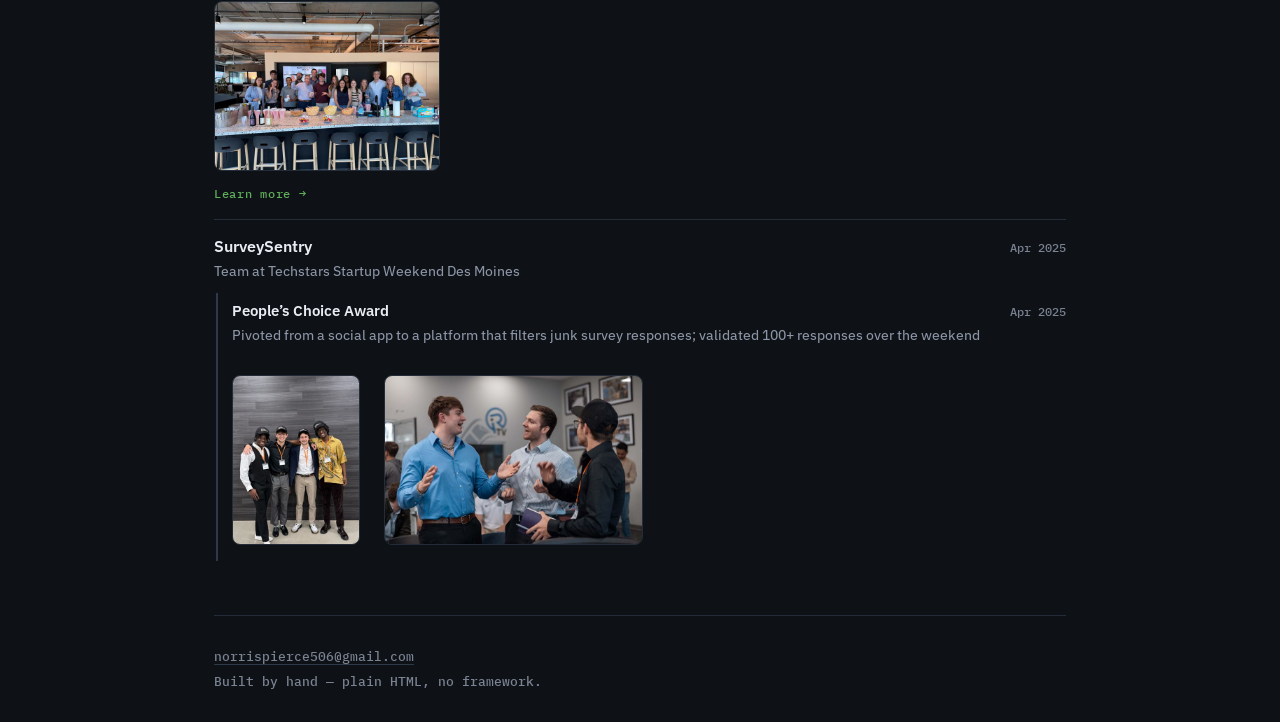
==== commit 20818972: "Home: add rotating visual highlights wheel" ====
--- a/index.html
+++ b/index.html
@@ -155,13 +155,47 @@
     .more[open] summary::after{content:" ↓"}
     .more summary:hover{color:var(--acc-hi)}
 
+    /* A slow, upright orbit of the work. The ring turns; each card turns
+       back by the same amount so its image and title stay readable. */
+    .showcase{margin:58px 0 10px;padding:28px 0 18px;border-top:1px solid var(--line);border-bottom:1px solid var(--line)}
+    .showcase-head{display:flex;align-items:end;justify-content:space-between;gap:20px;margin-bottom:12px}
+    .showcase-head h2{margin:2px 0 0}
+    .showcase-head p{margin:0;color:var(--mut);max-width:46ch;font-size:13.5px}
+    .wheel-control{flex:none;border:1px solid var(--line2);border-radius:999px;background:var(--panel);color:var(--mut);font:11px var(--mono);padding:8px 12px;cursor:pointer}
+    .wheel-control:hover{color:var(--ink);border-color:var(--acc)}
+    .wheel-stage{position:relative;height:740px;overflow:hidden;isolation:isolate}
+    .wheel-stage::before{content:"";position:absolute;left:50%;top:50%;width:330px;height:330px;transform:translate(-50%,-50%);border:1px solid var(--line);border-radius:50%;box-shadow:0 0 90px rgba(95,174,90,.06)}
+    .wheel-stage::after{content:"PIERSON / WORK / 2026";position:absolute;left:50%;top:50%;transform:translate(-50%,-50%);width:150px;height:150px;display:grid;place-items:center;text-align:center;border:1px solid var(--line2);border-radius:50%;background:radial-gradient(circle,var(--panel2),var(--bg));color:var(--acc);font:10px/1.6 var(--mono);letter-spacing:.16em;z-index:2}
+    .wheel-track{position:absolute;left:50%;top:50%;width:0;height:0;list-style:none;margin:0;padding:0;animation:showcaseSpin 42s linear infinite}
+    .wheel-item{position:absolute;left:0;top:0;width:0;height:0;transform:rotate(var(--angle)) translateY(-225px)}
+    .wheel-card{display:block;width:152px;transform:translate(-50%,-50%) rotate(var(--neg-angle));animation:showcaseCounter 42s linear infinite;text-decoration:none;color:var(--ink)}
+    .wheel-card img{display:block;width:152px;height:96px;object-fit:cover;border:1px solid var(--line2);border-radius:10px;box-shadow:0 12px 28px rgba(0,0,0,.28);transition:border-color .2s,transform .2s}
+    .wheel-card span{display:block;margin-top:7px;text-align:center;font:600 12.5px/1.3 var(--sans);text-wrap:balance}
+    .wheel-card:hover img,.wheel-card:focus-visible img{border-color:var(--acc);transform:scale(1.04)}
+    .wheel-stage:hover .wheel-track,.wheel-stage:hover .wheel-card,
+    .wheel-stage:focus-within .wheel-track,.wheel-stage:focus-within .wheel-card,
+    .wheel-stage.is-paused .wheel-track,.wheel-stage.is-paused .wheel-card{animation-play-state:paused}
+    @keyframes showcaseSpin{to{transform:rotate(360deg)}}
+    @keyframes showcaseCounter{to{transform:translate(-50%,-50%) rotate(calc(var(--neg-angle) - 360deg))}}
+
     @media (max-width:760px){
       .home{grid-template-columns:1fr;gap:28px;padding-top:36px}
       .photo{position:static;max-width:240px}
       .links{columns:1}
       .shots img{height:112px}
       .headshot{width:76px;height:76px}
+      .showcase{margin-top:42px}
+      .showcase-head{align-items:start}
+      .showcase-head p{display:none}
+      .wheel-stage{height:auto;overflow-x:auto;padding:10px 2px 18px;scroll-snap-type:x mandatory}
+      .wheel-stage::before,.wheel-stage::after{display:none}
+      .wheel-control{display:none}
+      .wheel-track{position:static;width:max-content;height:auto;display:flex;gap:12px;animation:none}
+      .wheel-item{position:static;width:auto;height:auto;transform:none;scroll-snap-align:start}
+      .wheel-card{width:178px;transform:none;animation:none}
+      .wheel-card img{width:178px;height:112px}
     }
+    @media (prefers-reduced-motion:reduce){.wheel-control{display:none}}
   </style>
 </head>
 <body>
@@ -264,6 +298,27 @@
       </figure>
     </div>
 
+    <section class="showcase" aria-labelledby="showcase-h">
+      <div class="showcase-head">
+        <div>
+          <p class="label">Selected moments</p>
+          <h2 id="showcase-h">The work, in motion</h2>
+        </div>
+        <p>Events, teams, and projects that connect operations, finance, entrepreneurship, and applied AI.</p>
+        <button class="wheel-control" type="button" aria-pressed="false" aria-controls="showcase-wheel">Pause orbit</button>
+      </div>
+      <div class="wheel-stage" id="showcase-wheel" aria-label="Rotating highlights; hover, focus, or use the button to pause">
+        <ul class="wheel-track">
+          <li class="wheel-item" style="--angle:0deg;--neg-angle:0deg"><a class="wheel-card" href="#events"><img src="/assets/img/home/applied-ai-1.jpg" width="360" height="480" loading="lazy" alt="Pierson speaking at the Applied AI event"><span>Applied AI — Campus to Workplace</span></a></li>
+          <li class="wheel-item" style="--angle:60deg;--neg-angle:-60deg"><a class="wheel-card" href="#events"><img src="/assets/img/home/ai-public-good-3.jpg" width="360" height="480" loading="lazy" alt="Students together at AI for Public Good"><span>AI for Public Good</span></a></li>
+          <li class="wheel-item" style="--angle:120deg;--neg-angle:-120deg"><a class="wheel-card" href="#events"><img src="/assets/img/home/ai-summit-2.jpg" width="360" height="480" loading="lazy" alt="Attendees at the 2026 AI Summit"><span>AI Summit 2026</span></a></li>
+          <li class="wheel-item" style="--angle:180deg;--neg-angle:-180deg"><a class="wheel-card" href="#events"><img src="/assets/img/home/pse-nationals-1.jpg" width="360" height="480" loading="lazy" alt="Pi Sigma Epsilon students at nationals"><span>PSE Nationals</span></a></li>
+          <li class="wheel-item" style="--angle:240deg;--neg-angle:-240deg"><a class="wheel-card" href="#events"><img src="/assets/img/home/techstars-dsm-1.jpg" width="360" height="480" loading="lazy" alt="Startup Weekend teammates together"><span>Techstars Startup Weekend</span></a></li>
+          <li class="wheel-item" style="--angle:300deg;--neg-angle:-300deg"><a class="wheel-card" href="/athletics/"><img src="/assets/img/og/athletics.png" width="1200" height="630" loading="lazy" alt="Athletics page artwork"><span>Athletics &amp; training</span></a></li>
+        </ul>
+      </div>
+    </section>
+
     <section class="block" aria-labelledby="links-h">
       <h2 id="links-h">Links</h2>
       <ul class="links">
@@ -404,6 +459,7 @@
 
   <script src="/assets/js/nav.js"></script>
   <script src="/assets/js/changelog.js"></script>
+  <script src="/assets/js/showcase-wheel.js"></script>
   <script src="/assets/js/atlas-flight.js"></script>
   <script src="/assets/js/nightfall.js"></script>
   <script>
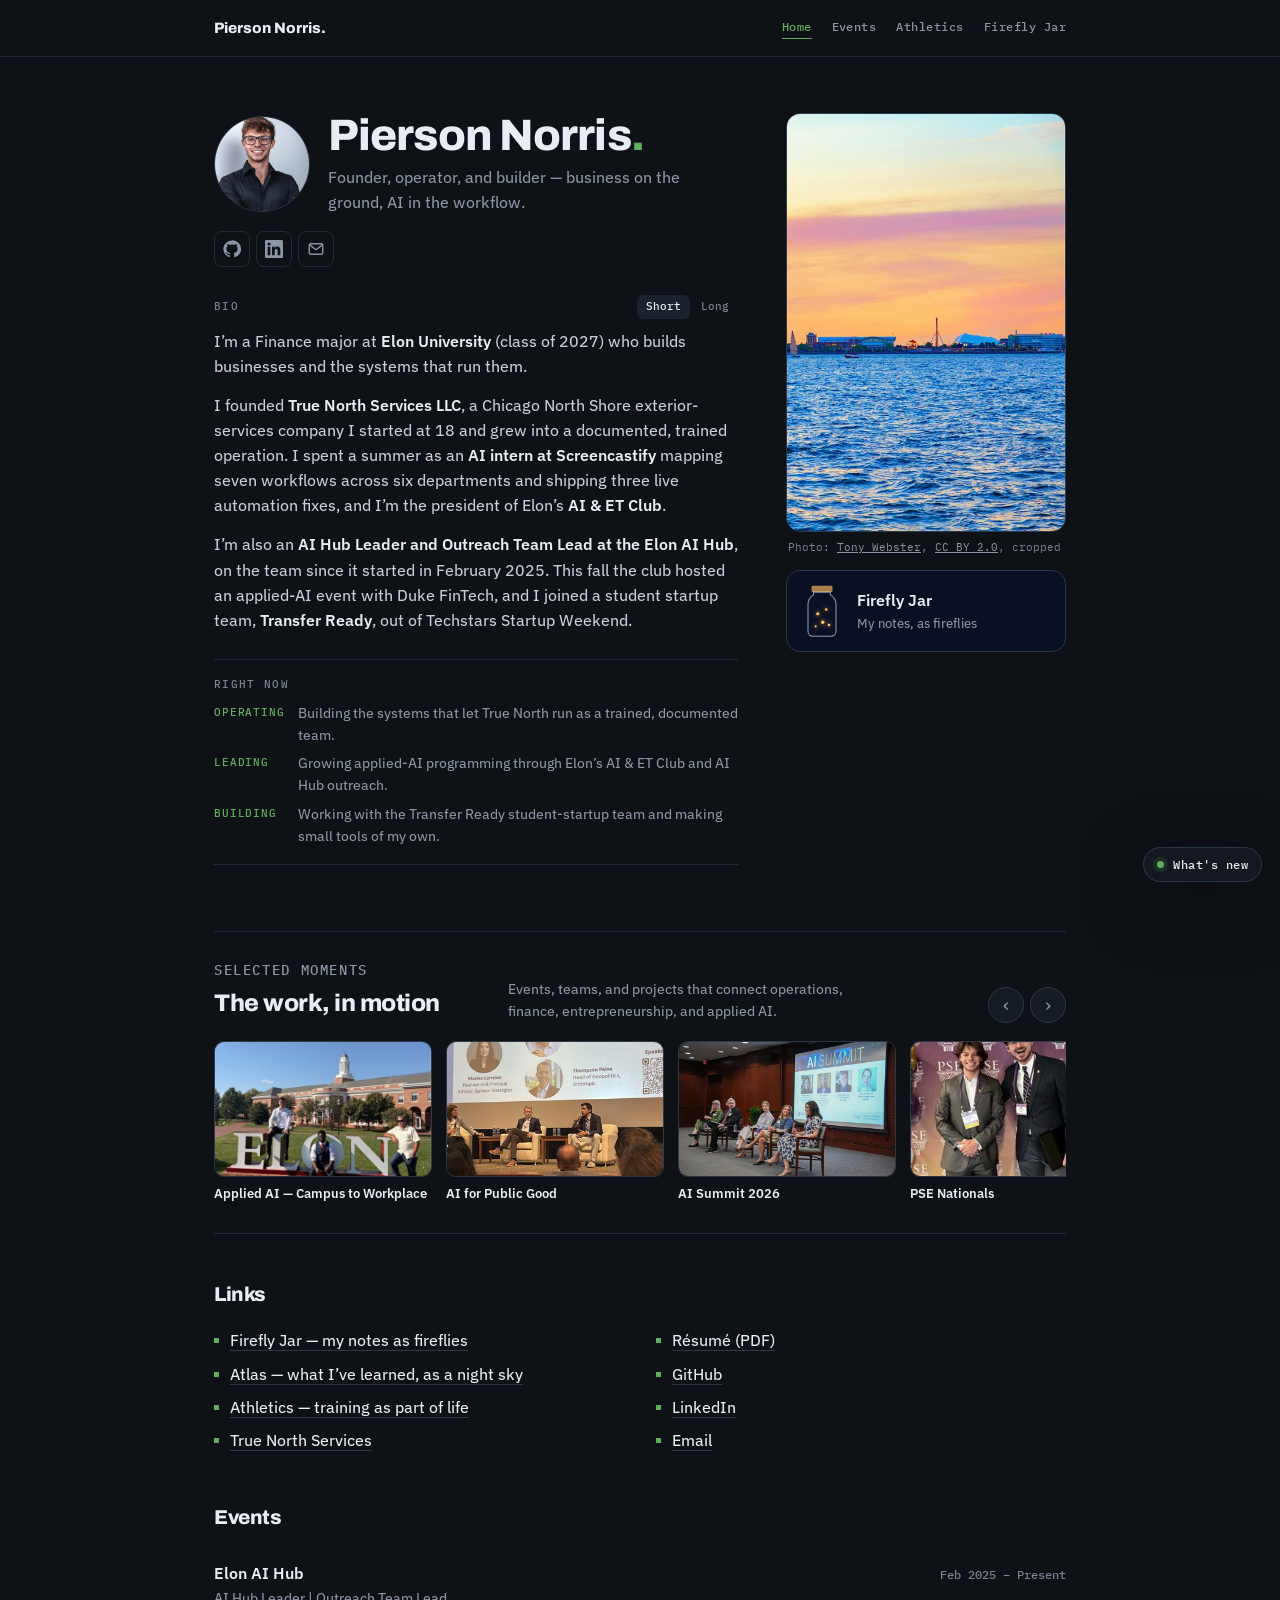
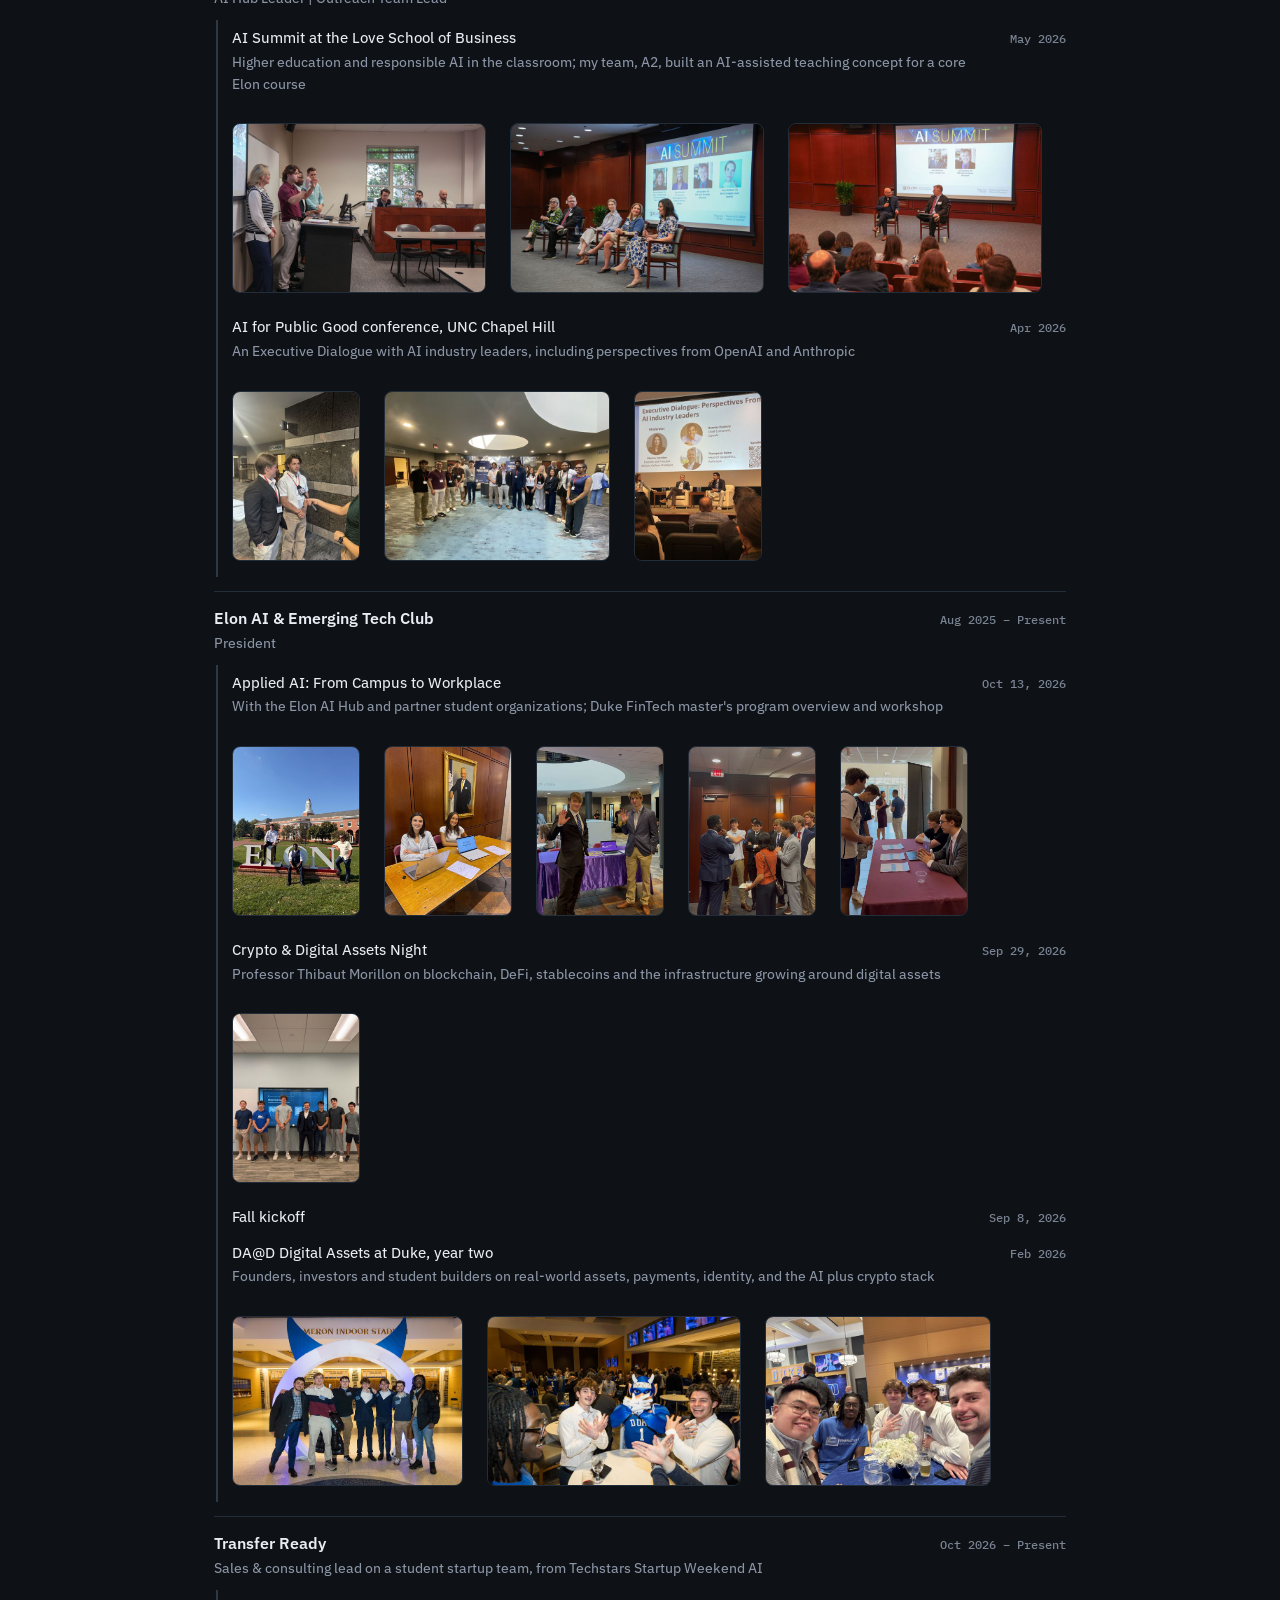
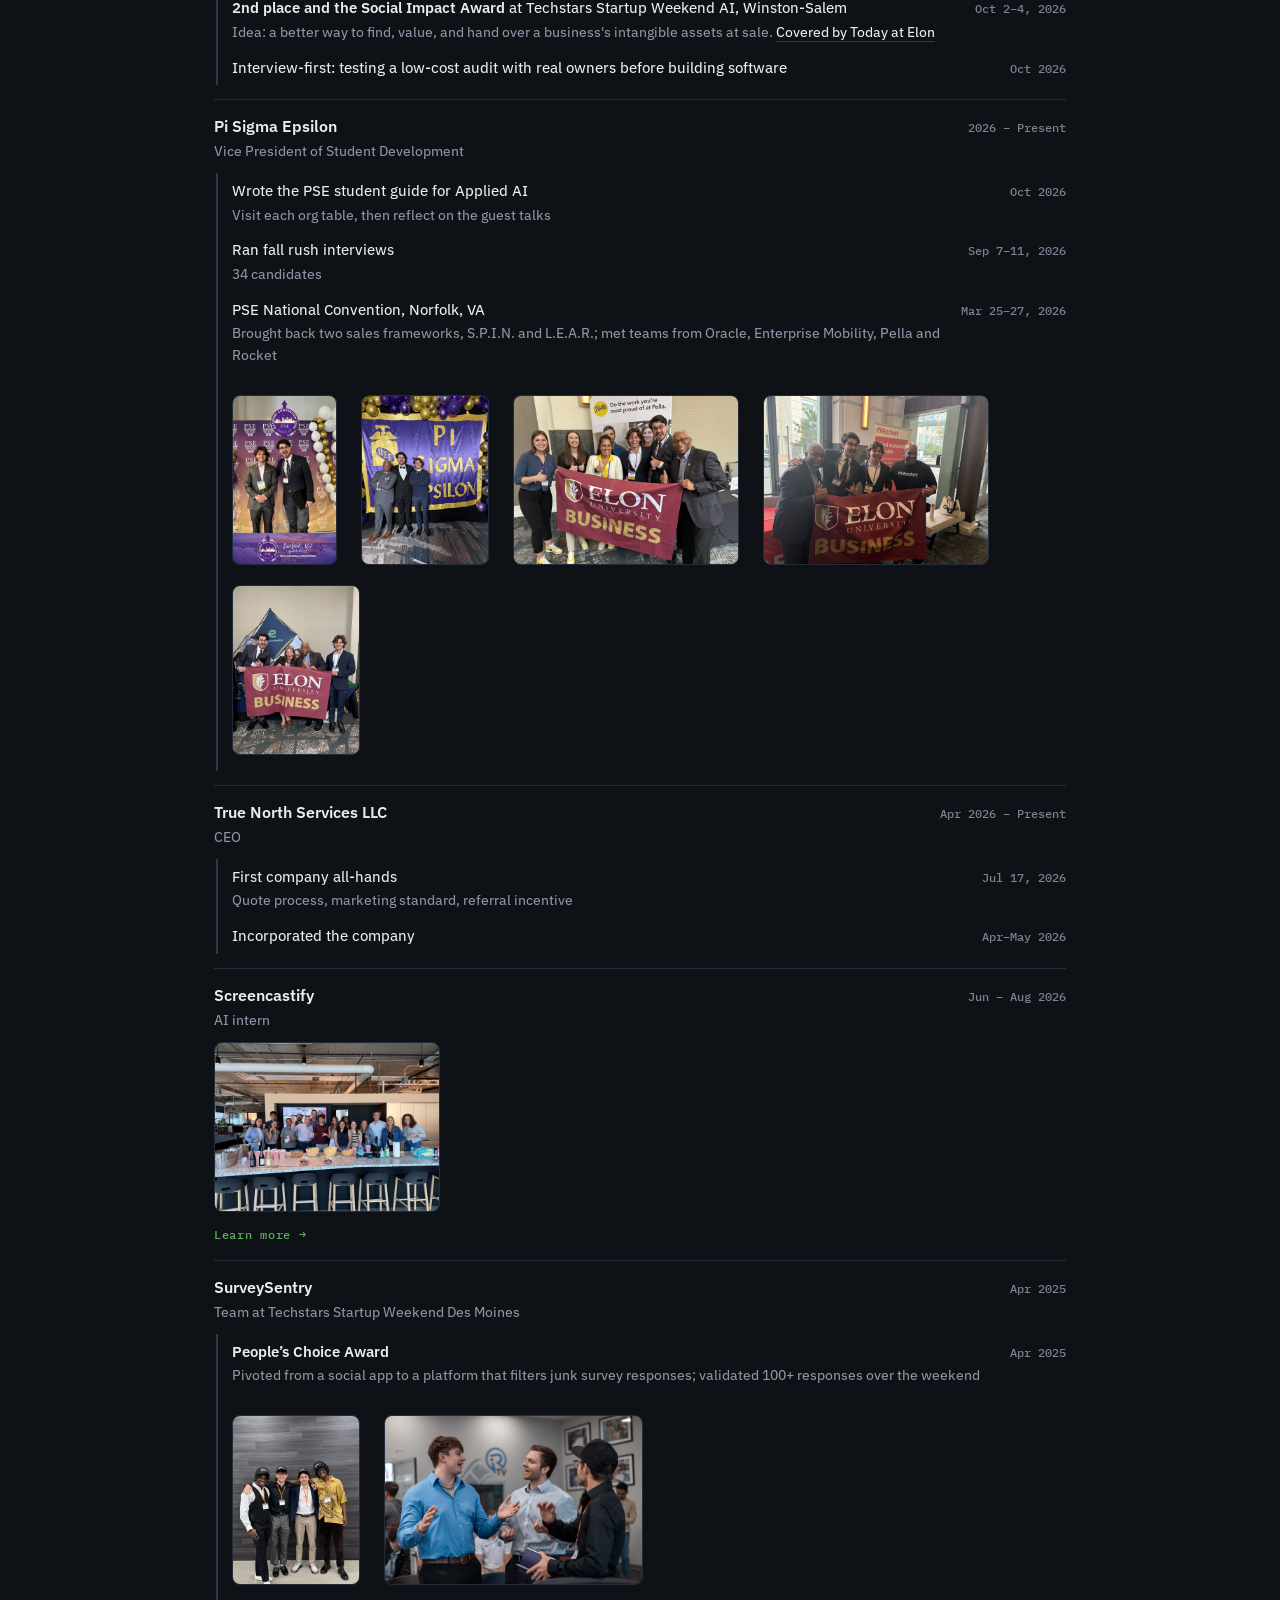
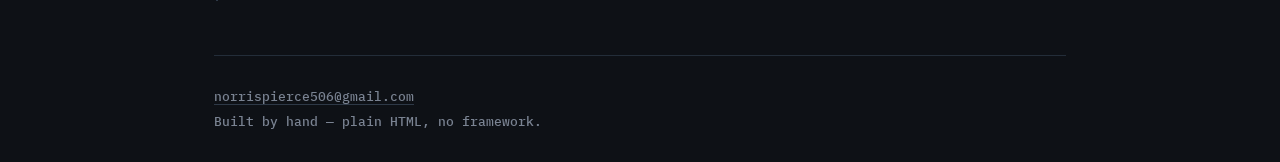
==== commit 9f345f2c: "Home: simplify highlights into a filmstrip" ====
--- a/index.html
+++ b/index.html
@@ -155,28 +155,29 @@
     .more[open] summary::after{content:" ↓"}
     .more summary:hover{color:var(--acc-hi)}
 
-    /* A slow, upright orbit of the work. The ring turns; each card turns
-       back by the same amount so its image and title stay readable. */
+    /* A quiet filmstrip: the visitor moves it, nothing autoplays. */
     .showcase{margin:58px 0 10px;padding:28px 0 18px;border-top:1px solid var(--line);border-bottom:1px solid var(--line)}
-    .showcase-head{display:flex;align-items:end;justify-content:space-between;gap:20px;margin-bottom:12px}
+    .showcase-head{display:grid;grid-template-columns:minmax(0,1fr) minmax(250px,46ch) auto;align-items:end;gap:20px;margin-bottom:18px}
     .showcase-head h2{margin:2px 0 0}
     .showcase-head p{margin:0;color:var(--mut);max-width:46ch;font-size:13.5px}
-    .wheel-control{flex:none;border:1px solid var(--line2);border-radius:999px;background:var(--panel);color:var(--mut);font:11px var(--mono);padding:8px 12px;cursor:pointer}
-    .wheel-control:hover{color:var(--ink);border-color:var(--acc)}
-    .wheel-stage{position:relative;height:740px;overflow:hidden;isolation:isolate}
-    .wheel-stage::before{content:"";position:absolute;left:50%;top:50%;width:330px;height:330px;transform:translate(-50%,-50%);border:1px solid var(--line);border-radius:50%;box-shadow:0 0 90px rgba(95,174,90,.06)}
-    .wheel-stage::after{content:"PIERSON / WORK / 2026";position:absolute;left:50%;top:50%;transform:translate(-50%,-50%);width:150px;height:150px;display:grid;place-items:center;text-align:center;border:1px solid var(--line2);border-radius:50%;background:radial-gradient(circle,var(--panel2),var(--bg));color:var(--acc);font:10px/1.6 var(--mono);letter-spacing:.16em;z-index:2}
-    .wheel-track{position:absolute;left:50%;top:50%;width:0;height:0;list-style:none;margin:0;padding:0;animation:showcaseSpin 42s linear infinite}
-    .wheel-item{position:absolute;left:0;top:0;width:0;height:0;transform:rotate(var(--angle)) translateY(-225px)}
-    .wheel-card{display:block;width:152px;transform:translate(-50%,-50%) rotate(var(--neg-angle));animation:showcaseCounter 42s linear infinite;text-decoration:none;color:var(--ink)}
-    .wheel-card img{display:block;width:152px;height:96px;object-fit:cover;border:1px solid var(--line2);border-radius:10px;box-shadow:0 12px 28px rgba(0,0,0,.28);transition:border-color .2s,transform .2s}
-    .wheel-card span{display:block;margin-top:7px;text-align:center;font:600 12.5px/1.3 var(--sans);text-wrap:balance}
-    .wheel-card:hover img,.wheel-card:focus-visible img{border-color:var(--acc);transform:scale(1.04)}
-    .wheel-stage:hover .wheel-track,.wheel-stage:hover .wheel-card,
-    .wheel-stage:focus-within .wheel-track,.wheel-stage:focus-within .wheel-card,
-    .wheel-stage.is-paused .wheel-track,.wheel-stage.is-paused .wheel-card{animation-play-state:paused}
-    @keyframes showcaseSpin{to{transform:rotate(360deg)}}
-    @keyframes showcaseCounter{to{transform:translate(-50%,-50%) rotate(calc(var(--neg-angle) - 360deg))}}
+    .film-controls{display:flex;gap:6px}
+    .film-control{display:grid;place-items:center;width:36px;height:36px;border:1px solid var(--line2);border-radius:50%;background:var(--panel);color:var(--mut);font:20px/1 var(--sans);cursor:pointer}
+    .film-control:hover{color:var(--ink);border-color:var(--acc)}
+    .filmstrip{overflow-x:auto;scroll-snap-type:x mandatory;scroll-behavior:smooth;scrollbar-width:thin;scrollbar-color:var(--line2) transparent;padding:0 0 13px}
+    .film-track{display:flex;gap:14px;width:max-content;list-style:none;margin:0;padding:0}
+    .film-item{width:218px;scroll-snap-align:start}
+    .film-card{display:block;text-decoration:none;color:var(--ink)}
+    .film-card img{display:block;width:218px;height:136px;object-fit:cover;border:1px solid var(--line2);border-radius:10px;filter:saturate(.88);transition:border-color .2s,transform .2s,filter .2s}
+    .film-card span{display:block;margin-top:8px;font:600 13px/1.35 var(--sans);text-wrap:balance}
+    .film-card:hover img,.film-card:focus-visible img{border-color:var(--acc);filter:saturate(1);transform:translateY(-2px)}
+
+    @media (max-width:820px){
+      .showcase-head{display:block}
+      .showcase-head p,.film-controls{display:none}
+      .filmstrip{margin-top:14px;margin-right:-18px;padding-right:18px}
+      .film-item,.film-card img{width:78vw;max-width:300px}
+      .film-card img{height:auto;aspect-ratio:16/10}
+    }
 
     @media (max-width:760px){
       .home{grid-template-columns:1fr;gap:28px;padding-top:36px}
@@ -185,17 +186,7 @@
       .shots img{height:112px}
       .headshot{width:76px;height:76px}
       .showcase{margin-top:42px}
-      .showcase-head{align-items:start}
-      .showcase-head p{display:none}
-      .wheel-stage{height:auto;overflow-x:auto;padding:10px 2px 18px;scroll-snap-type:x mandatory}
-      .wheel-stage::before,.wheel-stage::after{display:none}
-      .wheel-control{display:none}
-      .wheel-track{position:static;width:max-content;height:auto;display:flex;gap:12px;animation:none}
-      .wheel-item{position:static;width:auto;height:auto;transform:none;scroll-snap-align:start}
-      .wheel-card{width:178px;transform:none;animation:none}
-      .wheel-card img{width:178px;height:112px}
     }
-    @media (prefers-reduced-motion:reduce){.wheel-control{display:none}}
   </style>
 </head>
 <body>
@@ -305,16 +296,19 @@
           <h2 id="showcase-h">The work, in motion</h2>
         </div>
         <p>Events, teams, and projects that connect operations, finance, entrepreneurship, and applied AI.</p>
-        <button class="wheel-control" type="button" aria-pressed="false" aria-controls="showcase-wheel">Pause orbit</button>
+        <div class="film-controls" aria-label="Filmstrip controls">
+          <button class="film-control" type="button" data-film-direction="prev" aria-label="Previous highlights">‹</button>
+          <button class="film-control" type="button" data-film-direction="next" aria-label="Next highlights">›</button>
+        </div>
       </div>
-      <div class="wheel-stage" id="showcase-wheel" aria-label="Rotating highlights; hover, focus, or use the button to pause">
-        <ul class="wheel-track">
-          <li class="wheel-item" style="--angle:0deg;--neg-angle:0deg"><a class="wheel-card" href="#events"><img src="/assets/img/home/applied-ai-1.jpg" width="360" height="480" loading="lazy" alt="Pierson speaking at the Applied AI event"><span>Applied AI — Campus to Workplace</span></a></li>
-          <li class="wheel-item" style="--angle:60deg;--neg-angle:-60deg"><a class="wheel-card" href="#events"><img src="/assets/img/home/ai-public-good-3.jpg" width="360" height="480" loading="lazy" alt="Students together at AI for Public Good"><span>AI for Public Good</span></a></li>
-          <li class="wheel-item" style="--angle:120deg;--neg-angle:-120deg"><a class="wheel-card" href="#events"><img src="/assets/img/home/ai-summit-2.jpg" width="360" height="480" loading="lazy" alt="Attendees at the 2026 AI Summit"><span>AI Summit 2026</span></a></li>
-          <li class="wheel-item" style="--angle:180deg;--neg-angle:-180deg"><a class="wheel-card" href="#events"><img src="/assets/img/home/pse-nationals-1.jpg" width="360" height="480" loading="lazy" alt="Pi Sigma Epsilon students at nationals"><span>PSE Nationals</span></a></li>
-          <li class="wheel-item" style="--angle:240deg;--neg-angle:-240deg"><a class="wheel-card" href="#events"><img src="/assets/img/home/techstars-dsm-1.jpg" width="360" height="480" loading="lazy" alt="Startup Weekend teammates together"><span>Techstars Startup Weekend</span></a></li>
-          <li class="wheel-item" style="--angle:300deg;--neg-angle:-300deg"><a class="wheel-card" href="/athletics/"><img src="/assets/img/og/athletics.png" width="1200" height="630" loading="lazy" alt="Athletics page artwork"><span>Athletics &amp; training</span></a></li>
+      <div class="filmstrip" id="showcase-filmstrip" tabindex="0" aria-label="Selected highlights; scroll horizontally to explore">
+        <ul class="film-track">
+          <li class="film-item"><a class="film-card" href="#events"><img src="/assets/img/home/applied-ai-1.jpg" width="360" height="480" loading="lazy" alt="Pierson speaking at the Applied AI event"><span>Applied AI — Campus to Workplace</span></a></li>
+          <li class="film-item"><a class="film-card" href="#events"><img src="/assets/img/home/ai-public-good-3.jpg" width="360" height="480" loading="lazy" alt="Students together at AI for Public Good"><span>AI for Public Good</span></a></li>
+          <li class="film-item"><a class="film-card" href="#events"><img src="/assets/img/home/ai-summit-2.jpg" width="360" height="480" loading="lazy" alt="Attendees at the 2026 AI Summit"><span>AI Summit 2026</span></a></li>
+          <li class="film-item"><a class="film-card" href="#events"><img src="/assets/img/home/pse-nationals-1.jpg" width="360" height="480" loading="lazy" alt="Pi Sigma Epsilon students at nationals"><span>PSE Nationals</span></a></li>
+          <li class="film-item"><a class="film-card" href="#events"><img src="/assets/img/home/techstars-dsm-1.jpg" width="360" height="480" loading="lazy" alt="Startup Weekend teammates together"><span>Techstars Startup Weekend</span></a></li>
+          <li class="film-item"><a class="film-card" href="/athletics/"><img src="/assets/img/og/athletics.png" width="1200" height="630" loading="lazy" alt="Athletics page artwork"><span>Athletics &amp; training</span></a></li>
         </ul>
       </div>
     </section>
@@ -459,7 +453,7 @@
 
   <script src="/assets/js/nav.js"></script>
   <script src="/assets/js/changelog.js"></script>
-  <script src="/assets/js/showcase-wheel.js"></script>
+  <script src="/assets/js/showcase-filmstrip.js"></script>
   <script src="/assets/js/atlas-flight.js"></script>
   <script src="/assets/js/nightfall.js"></script>
   <script>
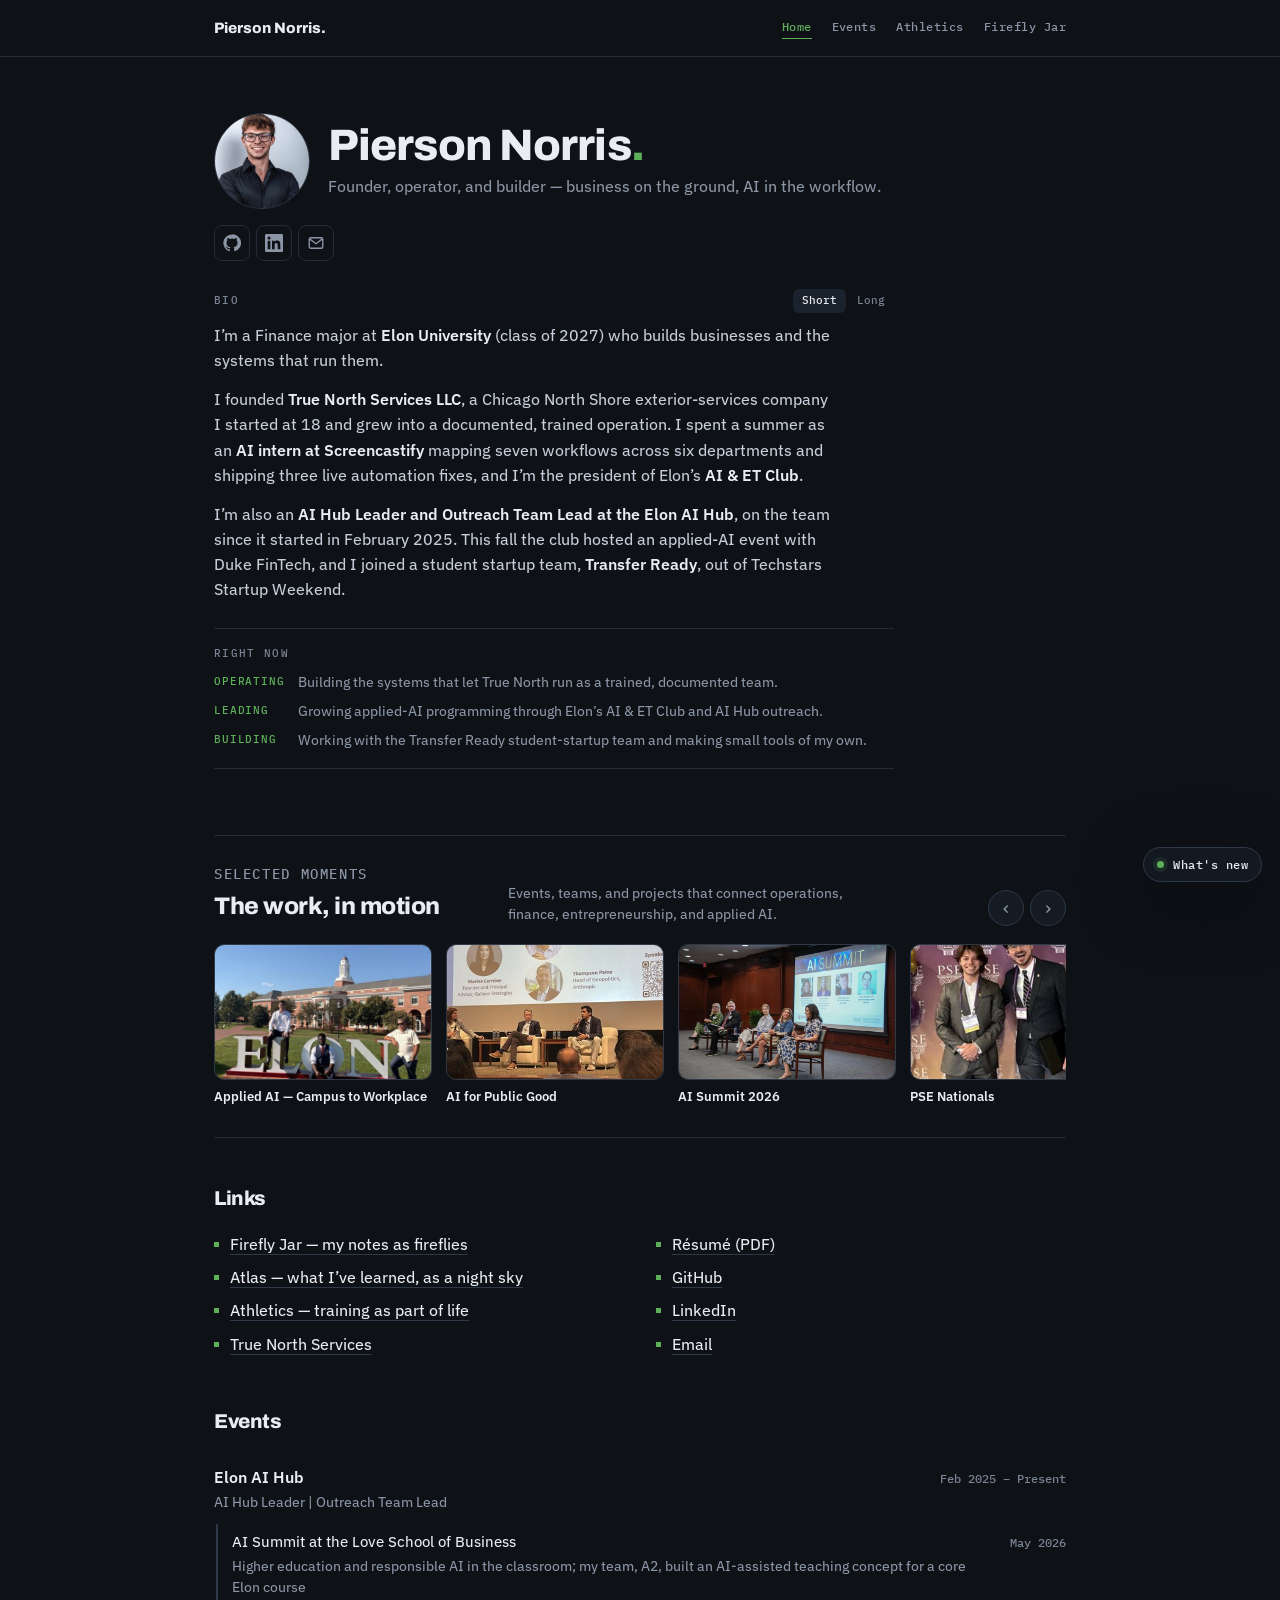
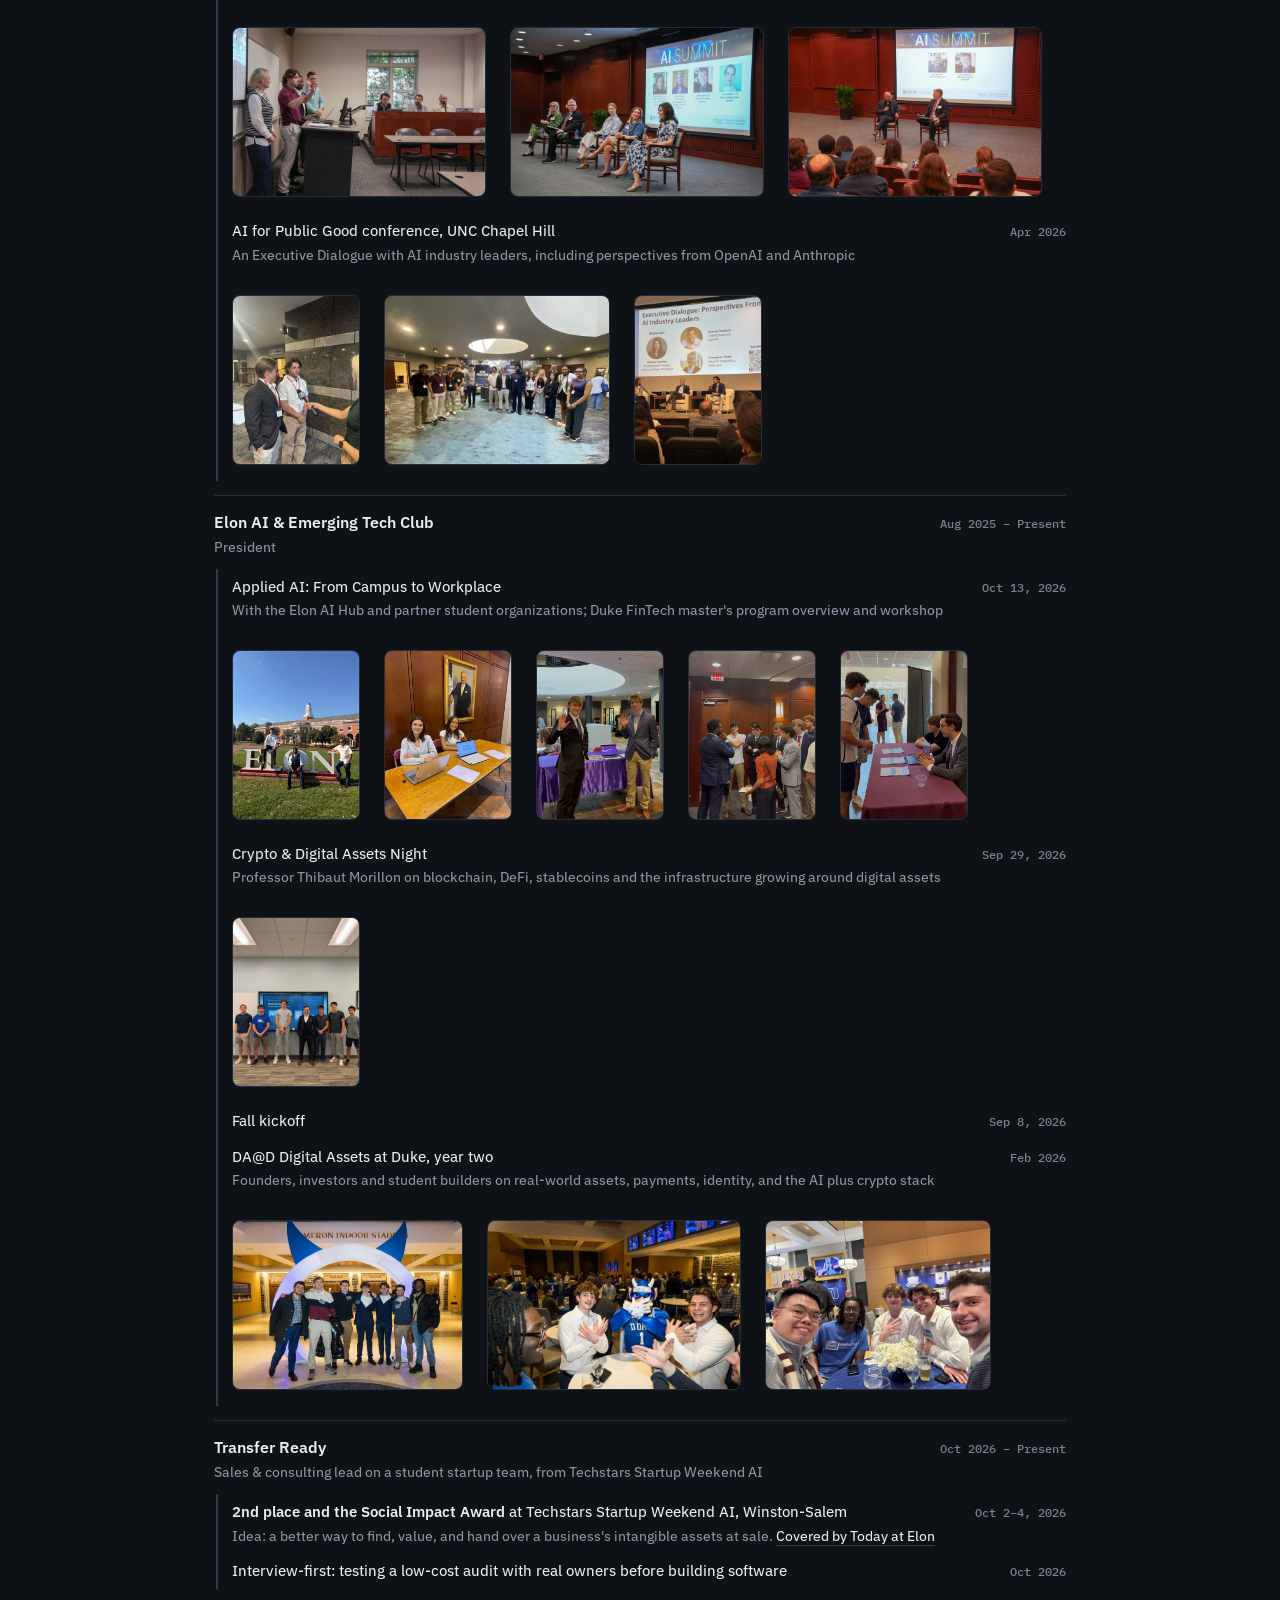
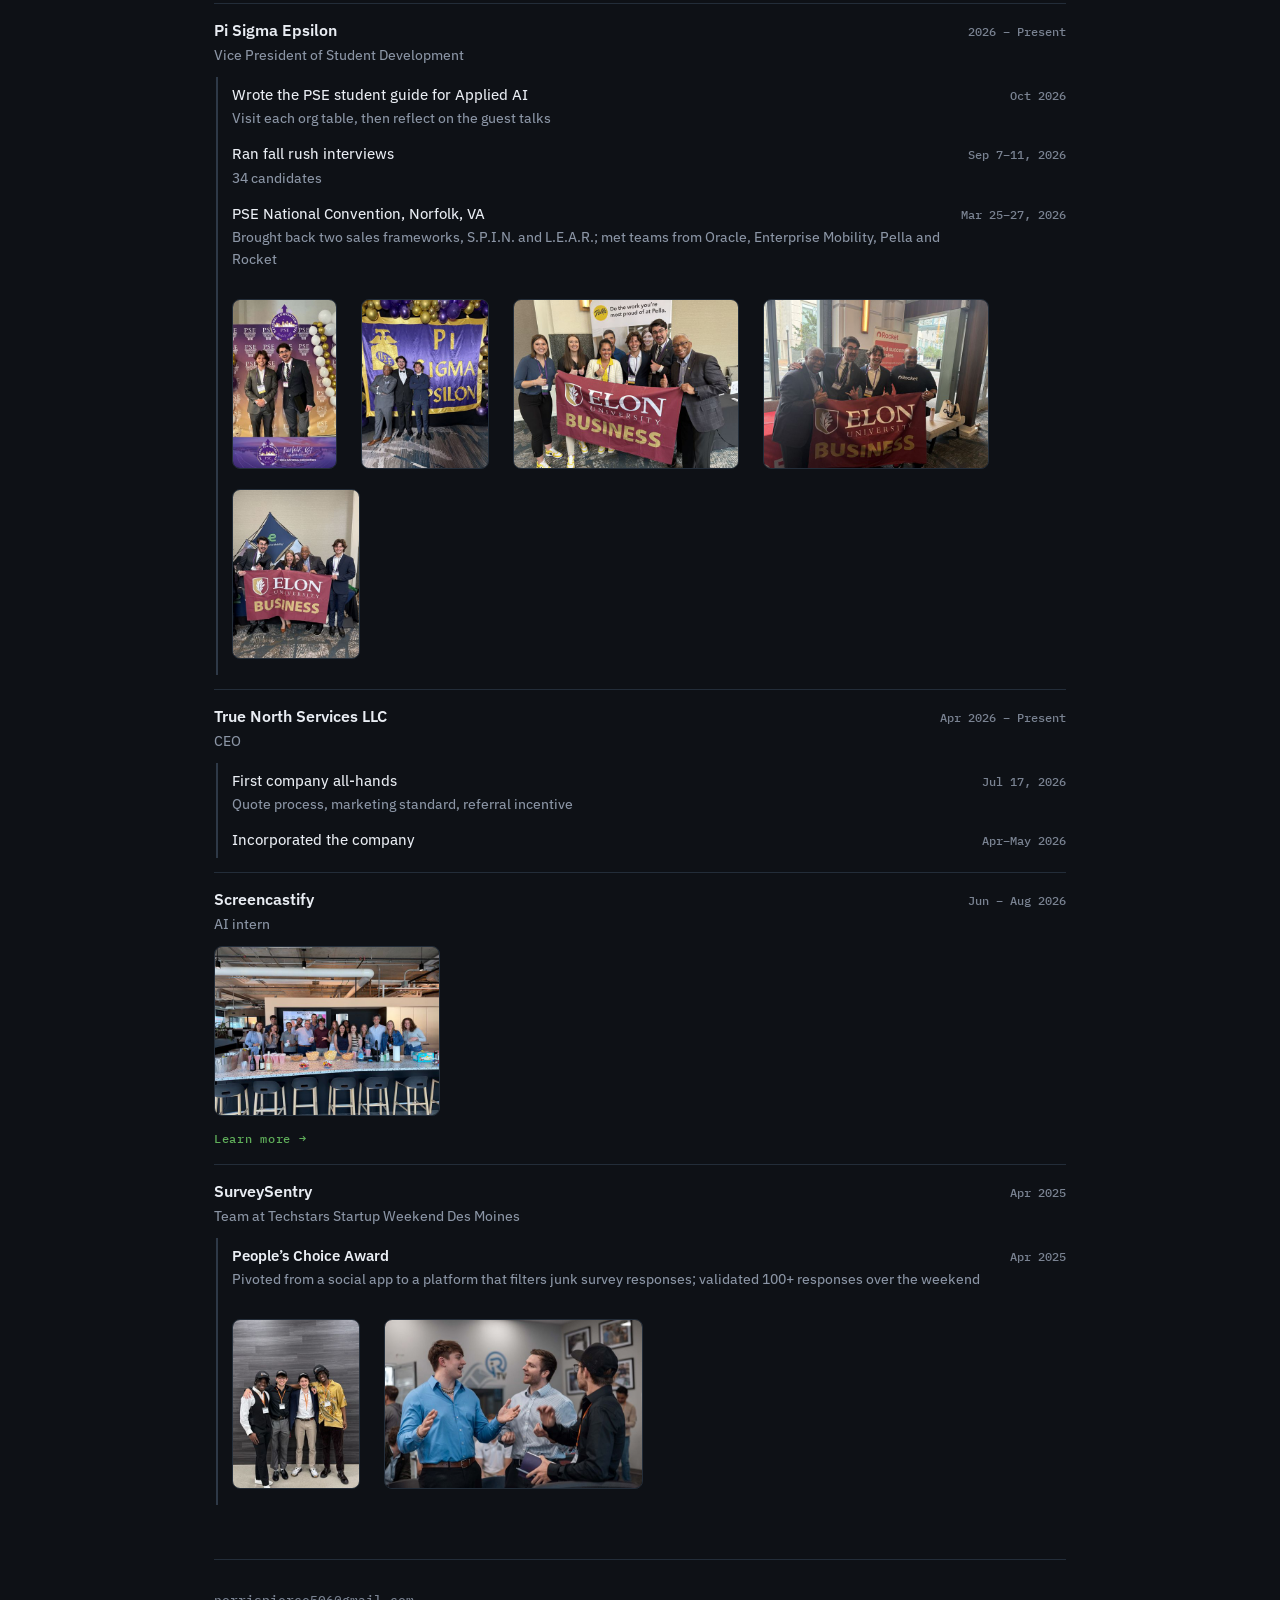
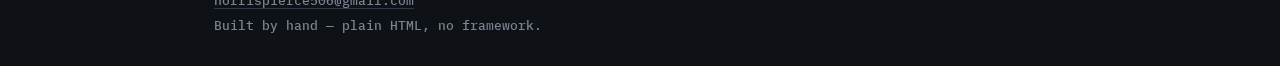
==== commit 140c6c56: "Home: remove skyline and jar card" ====
--- a/index.html
+++ b/index.html
@@ -47,10 +47,8 @@
   </script>
 
   <style>
-    /* ---- home: a leerob.com-style profile ----
-       Text on the left, one image on the right, then plain dated lists.
-       No framework, no carousel. To add an event, copy one <li>. */
-    .home{display:grid;grid-template-columns:minmax(0,1fr) 280px;gap:48px;align-items:start;padding:56px 0 8px}
+    /* ---- home: a simple profile followed by plain dated lists ---- */
+    .home{max-width:680px;padding:56px 0 8px}
     .who{display:flex;align-items:center;gap:18px;margin:0 0 16px}
     .who .role{margin:0}
     .headshot{flex:none;width:96px;height:96px;border-radius:50%;object-fit:cover;border:1px solid var(--line2)}
@@ -75,53 +73,6 @@
     .now ul{list-style:none;margin:0;padding:0;display:grid;gap:7px}
     .now li{display:grid;grid-template-columns:72px 1fr;gap:12px;font-size:13.5px;color:var(--mut)}
     .now b{font:500 10.5px var(--mono);letter-spacing:.08em;text-transform:uppercase;color:var(--acc);padding-top:2px}
-
-    .photo{position:sticky;top:24px;margin:0}
-
-    /* The evening scene (assets/js/nightfall.js). At rest every layer is
-       transparent, so the photo shows exactly as taken; the layers only
-       move once the jar is pressed. */
-    .scene{position:relative;overflow:hidden;border-radius:var(--r-lg);border:1px solid var(--line2);
-      --nf-glow:0;--nf-sink:0;--nf-dusk:0;--nf-night:0}
-    .scene img{display:block;width:100%;height:auto;
-      filter:brightness(calc(1 - .42 * var(--nf-night) - .1 * var(--nf-sink))) saturate(calc(1 - .4 * var(--nf-night)))}
-    .scene > div{position:absolute;inset:0;pointer-events:none}
-    /* the evening light: swells gold over the horizon, then sinks below it */
-    .nf-glow{background:radial-gradient(ellipse 85% 34% at 50% 57%,rgba(255,196,120,.75),rgba(255,140,90,.28) 45%,transparent 72%);
-      mix-blend-mode:screen;opacity:var(--nf-glow);transform:translateY(calc(var(--nf-sink) * 9%))}
-    .nf-dusk{background:linear-gradient(to bottom,rgba(84,48,140,.6),rgba(214,96,120,.32) 50%,rgba(18,28,72,.5));
-      mix-blend-mode:multiply;opacity:var(--nf-dusk)}
-    .nf-night{background:linear-gradient(to bottom,rgba(6,11,28,.9),rgba(6,11,28,.62) 57%,rgba(6,11,28,.55));opacity:var(--nf-night)}
-    .nf-stars i{position:absolute;border-radius:50%;background:#eef3ff;opacity:0;box-shadow:0 0 4px rgba(238,243,255,.8)}
-    /* the swarm and the veil live on <body>, fixed, above everything */
-    .nf-veil{position:fixed;inset:0;opacity:0;pointer-events:none;z-index:90}
-    .nf-swarm{position:fixed;inset:0;pointer-events:none;z-index:91}
-    .nf-swarm i{position:absolute;left:0;top:0;margin:-3px 0 0 -3px;border-radius:50%;opacity:0;
-      background:#fff3c4;box-shadow:0 0 8px 3px rgba(255,196,107,.85),0 0 22px 6px rgba(255,179,71,.35)}
-
-    .credit{margin:8px 2px 0;font:11px/1.4 var(--mono);color:var(--dim)}
-    .credit a{color:var(--mut)}
-
-    .firefly-jar{display:flex;align-items:center;gap:14px;margin-top:14px;padding:12px 14px;
-      border:1px solid var(--line2);border-radius:var(--r-lg);background:#0a1024;color:var(--ink);text-decoration:none;
-      transition:border-color .2s ease,box-shadow .2s ease;--nf-jar-dots:1;--nf-lid:0}
-    .firefly-jar svg{width:42px;height:56px;flex:none;overflow:visible;transition:transform .3s ease}
-    .firefly-jar .lid{transform-box:fill-box;transform-origin:0% 100%;
-      transform:translate(calc(var(--nf-lid) * -3px),calc(var(--nf-lid) * -9px)) rotate(calc(var(--nf-lid) * -24deg))}
-    .firefly-jar .ff-dots{opacity:var(--nf-jar-dots)}
-    .firefly-jar .ff-dots circle{fill:#ffc46b;filter:drop-shadow(0 0 3px #ffb347);animation:jarglow 2.6s ease-in-out infinite}
-    .firefly-jar .ff-dots circle:nth-child(2){animation-delay:-.7s}
-    .firefly-jar .ff-dots circle:nth-child(3){animation-delay:-1.3s}
-    .firefly-jar .ff-dots circle:nth-child(4){animation-delay:-1.9s}
-    .firefly-jar .ff-dots circle:nth-child(5){animation-delay:-.4s}
-    @keyframes jarglow{0%,100%{opacity:.35}50%{opacity:1}}
-    .firefly-jar b{display:block;font-weight:600}
-    .firefly-jar small{display:block;color:var(--mut);font-size:13px}
-    .firefly-jar:hover,.firefly-jar:focus-visible,.firefly-jar.is-opening{border-color:#ffc46b;box-shadow:0 0 22px rgba(255,196,107,.18)}
-    .firefly-jar:hover svg{transform:translateY(-2px) rotate(-3deg)}
-    .firefly-jar.is-opening svg{transform:none}
-    @media (prefers-reduced-motion:reduce){.firefly-jar .ff-dots circle{animation:none;opacity:.8}}
-
 
     .block{margin:44px 0 0}
     .block h2{font-size:20px;margin:0 0 14px}
@@ -180,8 +131,7 @@
     }
 
     @media (max-width:760px){
-      .home{grid-template-columns:1fr;gap:28px;padding-top:36px}
-      .photo{position:static;max-width:240px}
+      .home{padding-top:36px}
       .links{columns:1}
       .shots img{height:112px}
       .headshot{width:76px;height:76px}
@@ -259,34 +209,6 @@
         </section>
       </div>
 
-      <figure class="photo">
-        <div class="scene" id="scene">
-          <img src="/assets/img/home/lake-sunset-800.jpg"
-               srcset="/assets/img/home/lake-sunset-480.jpg 480w, /assets/img/home/lake-sunset-800.jpg 800w"
-               sizes="(max-width:760px) 240px, 400px"
-               width="800" height="1200" fetchpriority="high"
-               alt="Sunset over Lake Michigan: a gold and pink sky above the Chicago lakefront, a Ferris wheel on the horizon, blue water in the foreground">
-          <div class="nf-glow"></div>
-          <div class="nf-dusk"></div>
-          <div class="nf-night"></div>
-          <div class="nf-stars"></div>
-        </div>
-        <figcaption class="credit">Photo: <a href="https://commons.wikimedia.org/wiki/File:Chicago_Lakefront_Sunset_-_Lake_Michigan_Harbor.jpg" rel="noopener">Tony Webster</a>, <a href="https://creativecommons.org/licenses/by/2.0/" rel="noopener license">CC BY 2.0</a>, cropped</figcaption>
-        <!-- the jar: press it and night falls over the lake, the fireflies
-             get out, and it opens into the Firefly Jar (nightfall.js) -->
-        <a class="firefly-jar" id="firefly-jar" href="/jar/">
-          <svg viewBox="0 0 60 80" aria-hidden="true">
-            <rect class="lid" x="15" y="4" width="30" height="9" rx="2" fill="#a87f48"/>
-            <path d="M18 13h24v4c5 3 8 8 8 14v38c0 4-3 7-7 7H17c-4 0-7-3-7-7V31c0-6 3-11 8-14z" fill="#0a1024" stroke="rgba(226,244,253,.6)" stroke-width="1.5"/>
-            <g class="ff-dots">
-              <circle cx="24" cy="44" r="2.2"/><circle cx="36" cy="38" r="1.8"/>
-              <circle cx="31" cy="56" r="2.4"/><circle cx="21" cy="62" r="1.5"/>
-              <circle cx="40" cy="60" r="1.9"/>
-            </g>
-          </svg>
-          <span><b>Firefly Jar</b><small>My notes, as fireflies</small></span>
-        </a>
-      </figure>
     </div>
 
     <section class="showcase" aria-labelledby="showcase-h">
@@ -454,14 +376,6 @@
   <script src="/assets/js/nav.js"></script>
   <script src="/assets/js/changelog.js"></script>
   <script src="/assets/js/showcase-filmstrip.js"></script>
-  <script src="/assets/js/atlas-flight.js"></script>
-  <script src="/assets/js/nightfall.js"></script>
-  <script>
-    PNNightfall.mount({
-      scene: document.getElementById("scene"),
-      jar: document.getElementById("firefly-jar")
-    });
-  </script>
   <script>
     /* Short / Long bio toggle. With JS off, the short bio shows. */
     document.querySelectorAll('[data-bio]').forEach(function (btn) {
